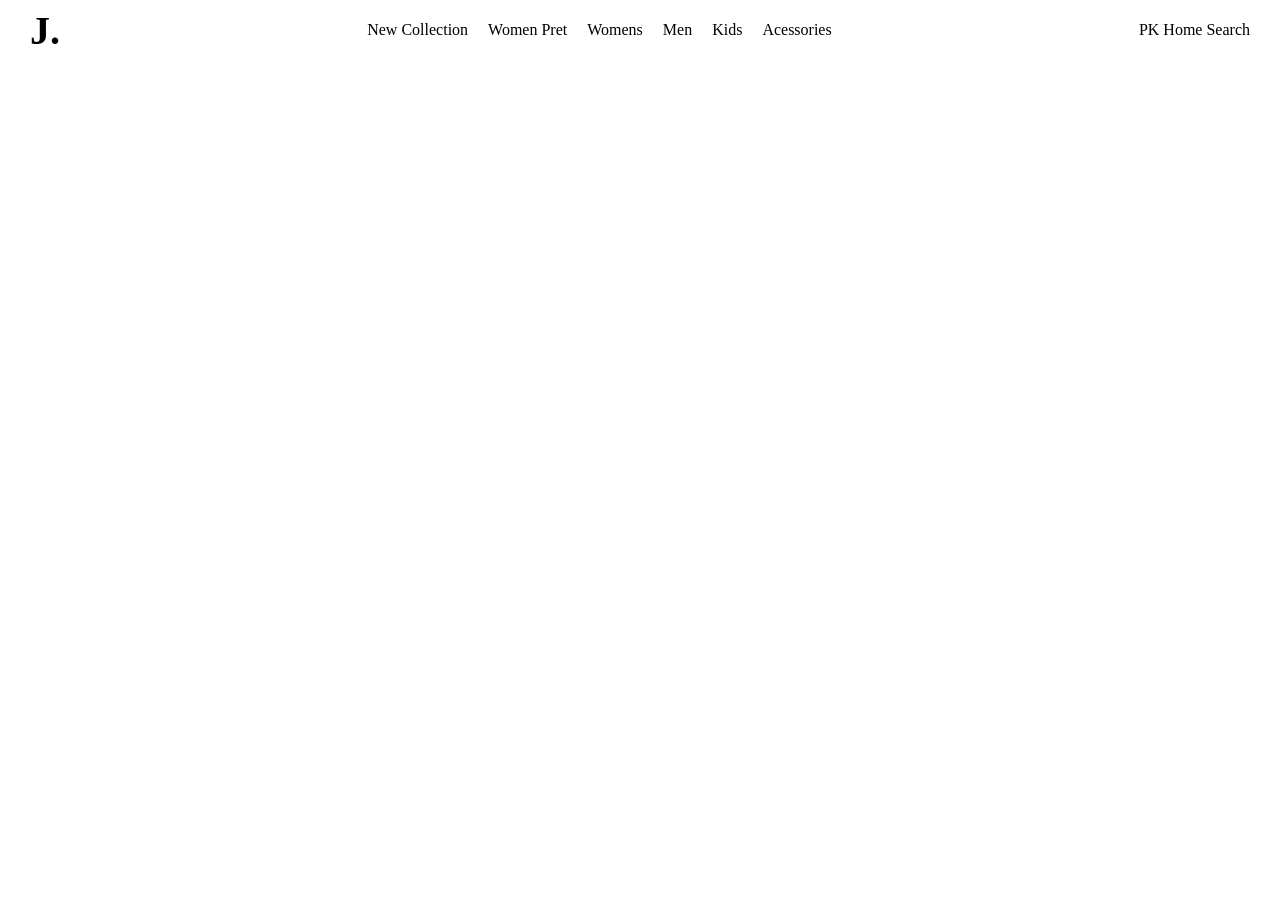
==== index.html @ f9744110 "Initial Admin Panel" ====
<!DOCTYPE html>
<html lang="en">
<head>
    <meta charset="UTF-8">
    <meta name="viewport" content="width=device-width, initial-scale=1.0">
    <title>Website</title>
    <link rel="stylesheet" href="style.css">

</head>
<body>

<nav>
     <div class="logo">J.</div>  

   <ul>
       <li>New Collection </li>
       <li>Women Pret </li>
       <li>Womens</li>
       <li>Men</li>
       <li>Kids</li>
       <li>Acessories</li>
   </ul>

   <div class="icons">
    PK Home Search
   </div>

</nav>
</body>
</html>
---- style.css ----
* {
    margin:0;
    padding:0;
    box-sizing:border-box;
}

body{
    font-family: 'Times New Roman', Times, serif;
    color:black;
}


.logo {
    font-size:40px;
    font-weight:bold;
}

nav {
    height: 60px;
    display:flex;
    align-items:center;
    padding:0 30px;
    border-bottom: 1px;
    justify-content: space-between;

}

ul {
    display: flex;
    gap: 20px;
    list-style: none;

}
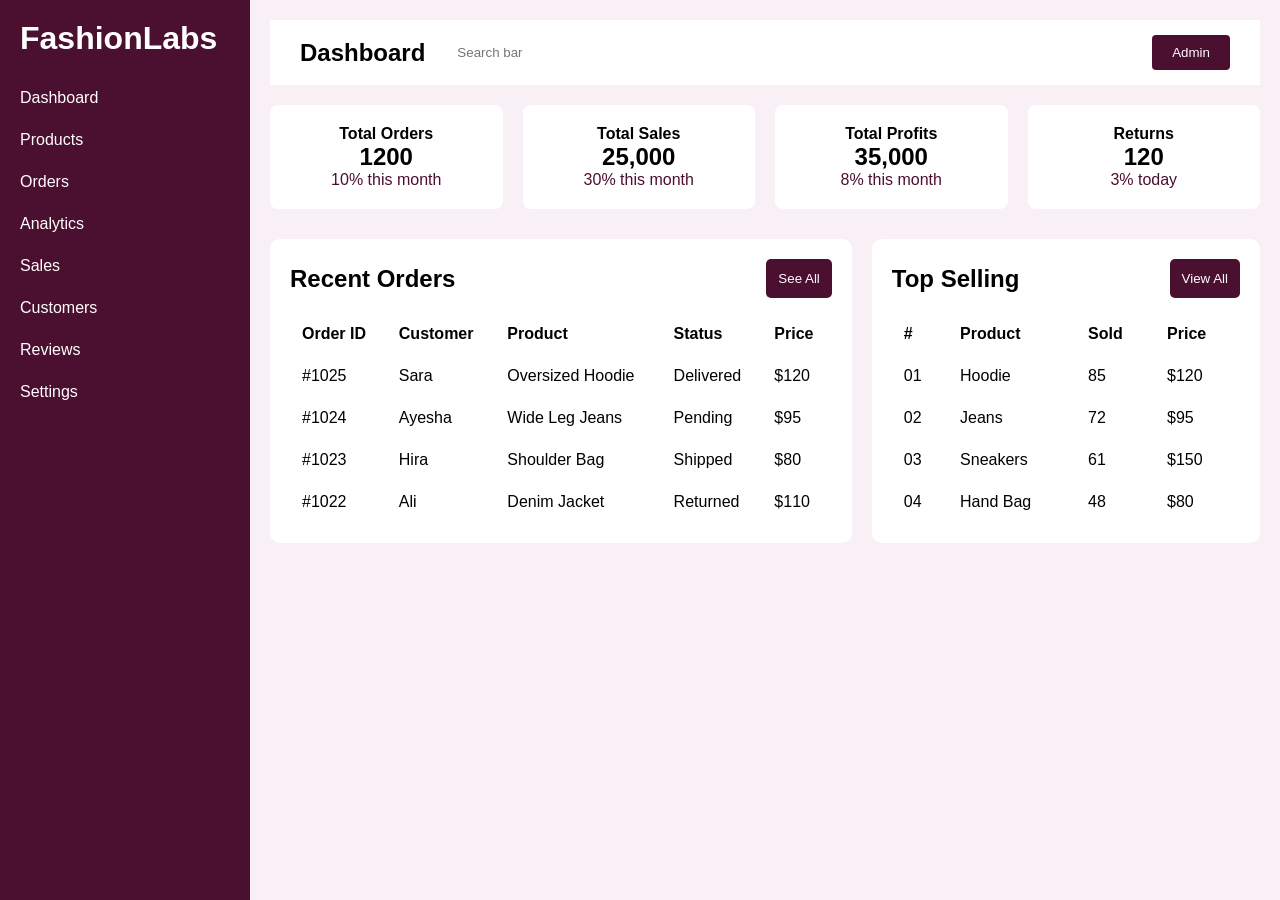
==== commit 4113a79c: "Update admin panel" ====
--- a/index.html
+++ b/index.html
@@ -3,28 +3,172 @@
 <head>
     <meta charset="UTF-8">
     <meta name="viewport" content="width=device-width, initial-scale=1.0">
-    <title>Website</title>
-    <link rel="stylesheet" href="style.css">
-
+    <title>Document</title>
+    <link rel="stylesheet" href="admin.css">
 </head>
 <body>
+    <div class="sidebar">
+        <h1>FashionLabs</h1>
 
-<nav>
-     <div class="logo">J.</div>  
+        <ul>
+            <li>Dashboard</li>
+            <li>Products</li>
+            <li>Orders</li>
+            <li>Analytics</li>
+            <li>Sales</li>
+            <li>Customers</li>
+            <li>Reviews</li>
+            <li>Settings</li>
+        </ul>
+    </div>
 
-   <ul>
-       <li>New Collection </li>
-       <li>Women Pret </li>
-       <li>Womens</li>
-       <li>Men</li>
-       <li>Kids</li>
-       <li>Acessories</li>
-   </ul>
+    <div class="main">
 
-   <div class="icons">
-    PK Home Search
-   </div>
 
-</nav>
+        <div class="navbar">
+            <h2>Dashboard</h2>
+
+            <input type="text" placeholder="Search bar  ">
+
+            <button>Admin</button>
+
+        </div>
+
+<div class="cards">
+
+    <div class="card">
+        <h4>Total Orders</h4>
+        <h2>1200</h2>
+        <p>10% this month</p>
+    </div>
+
+    <div class="card">
+        <h4>Total Sales</h4>
+        <h2>25,000</h2>
+        <p>30% this month</p>
+    </div>
+
+    <div class="card">
+        <h4>Total Profits</h4>
+        <h2>35,000</h2>
+        <p>8% this month</p>
+    </div>
+
+    <div class="card">
+        <h4>Returns</h4>
+        <h2>120</h2>
+        <p>3% today</p>
+    </div>
+
+</div> 
+
+<div class="content">
+
+
+    <div class="orders">
+
+        <div class="section-title">
+            <h2>Recent Orders</h2>
+            <button>See All</button>
+        </div>
+
+        <table>
+
+            <tr>
+                <th>Order ID</th>
+                <th>Customer</th>
+                <th>Product</th>
+                <th>Status</th>
+                <th>Price</th>
+            </tr>
+
+            <tr>
+                <td>#1025</td>
+                <td>Sara</td>
+                <td>Oversized Hoodie</td>
+                <td>Delivered</td>
+                <td>$120</td>
+            </tr>
+
+            <tr>
+                <td>#1024</td>
+                <td>Ayesha</td>
+                <td>Wide Leg Jeans</td>
+                <td>Pending</td>
+                <td>$95</td>
+            </tr>
+
+            <tr>
+                <td>#1023</td>
+                <td>Hira</td>
+                <td>Shoulder Bag</td>
+                <td>Shipped</td>
+                <td>$80</td>
+            </tr>
+
+            <tr>
+                <td>#1022</td>
+                <td>Ali</td>
+                <td>Denim Jacket</td>
+                <td>Returned</td>
+                <td>$110</td>
+            </tr>
+
+        </table>
+
+    </div>
+
+
+
+    <div class="products">
+
+        <div class="section-title">
+            <h2>Top Selling</h2>
+            <button>View All</button>
+        </div>
+
+        <table>
+
+            <tr>
+                <th>#</th>
+                <th>Product</th>
+                <th>Sold</th>
+                <th>Price</th>
+            </tr>
+
+            <tr>
+                <td>01</td>
+                <td>Hoodie</td>
+                <td>85</td>
+                <td>$120</td>
+            </tr>
+
+            <tr>
+                <td>02</td>
+                <td>Jeans</td>
+                <td>72</td>
+                <td>$95</td>
+            </tr>
+
+            <tr>
+                <td>03</td>
+                <td>Sneakers</td>
+                <td>61</td>
+                <td>$150</td>
+            </tr>
+
+            <tr>
+                <td>04</td>
+                <td>Hand Bag</td>
+                <td>48</td>
+                <td>$80</td>
+            </tr>
+
+        </table>
+
+    </div>
+
+</div>
+    
 </body>
 </html>
--- a/admin.css
+++ b/admin.css
@@ -0,0 +1,158 @@
+* {
+    margin: 0;
+    padding: 0;
+    box-sizing: border-box;
+}
+
+body {
+    display: flex;
+    font-family: Arial;
+    min-height: 100vh;
+}
+
+
+.sidebar {
+    width: 250px;
+    min-height: 100vh;
+    background-color: #4b0f30;
+    color: white;
+    padding: 20px;
+    flex-shrink: 0;  
+}
+
+.sidebar h1 {
+    margin-bottom: 20px;
+}
+
+.sidebar ul {
+    list-style: none;
+}
+
+.sidebar li {
+    padding: 12px 0;
+}
+
+
+.main {
+    flex: 1;
+    background-color: #f8f0f5;
+    padding:20px;
+}
+
+
+.navbar {
+    width: 100%;
+    background-color: white;
+    padding: 15px 30px;
+    display: flex;
+    align-items: center;
+    justify-content: space-between;
+    gap: 20px;
+}
+
+.navbar h2 {
+    white-space: nowrap;
+}
+
+.navbar input {
+    flex: 1;              
+    padding: 10px 12px;
+    border: 1px  #ccc;
+    border-radius: 4px;
+}
+
+.navbar button {
+    background-color: #4b0f30;
+    color: white;
+    border: none;
+    padding: 10px 20px;
+    cursor: pointer;
+    border-radius: 4px;
+    white-space: nowrap;
+}
+
+.cards {
+    display: flex;
+    gap: 20px;
+    margin-top: 20px;
+    width: 100%;
+}
+
+.card {
+    flex: 1;
+    background-color: white;
+    padding: 20px;
+    border-radius: 8px;
+    text-align: center;
+}
+
+.card p{
+
+    color:#4b0f30;
+}
+
+.content {
+    display: flex;
+    gap: 20px;
+    margin-top: 30px;
+    width: 100%;
+}
+
+
+.orders {
+    width: 60%;
+    background-color: white;
+    padding: 20px;
+    border-radius: 10px;
+}
+
+
+.products {
+    width: 40%;
+    background-color: white;
+    padding: 20px;
+    border-radius: 10px;
+}
+
+
+.section-title {
+    display: flex;
+    justify-content: space-between;
+    align-items: center;
+    margin-bottom: 15px;
+}
+
+
+.section-title button {
+    background-color: #4b0f30;
+    color: white;
+    border: none;
+    padding:  12px;
+    border-radius: 5px;
+}
+
+
+table {
+    width: 100%;
+    border-collapse: collapse;
+}
+
+
+th {
+    text-align: left;
+    background-color: white;
+    padding: 12px;
+}
+
+
+td {
+    padding: 12px;
+    border-bottom: 1px white;
+}
+
+
+tr:hover {
+    background-color: #a54279;
+}
+
+
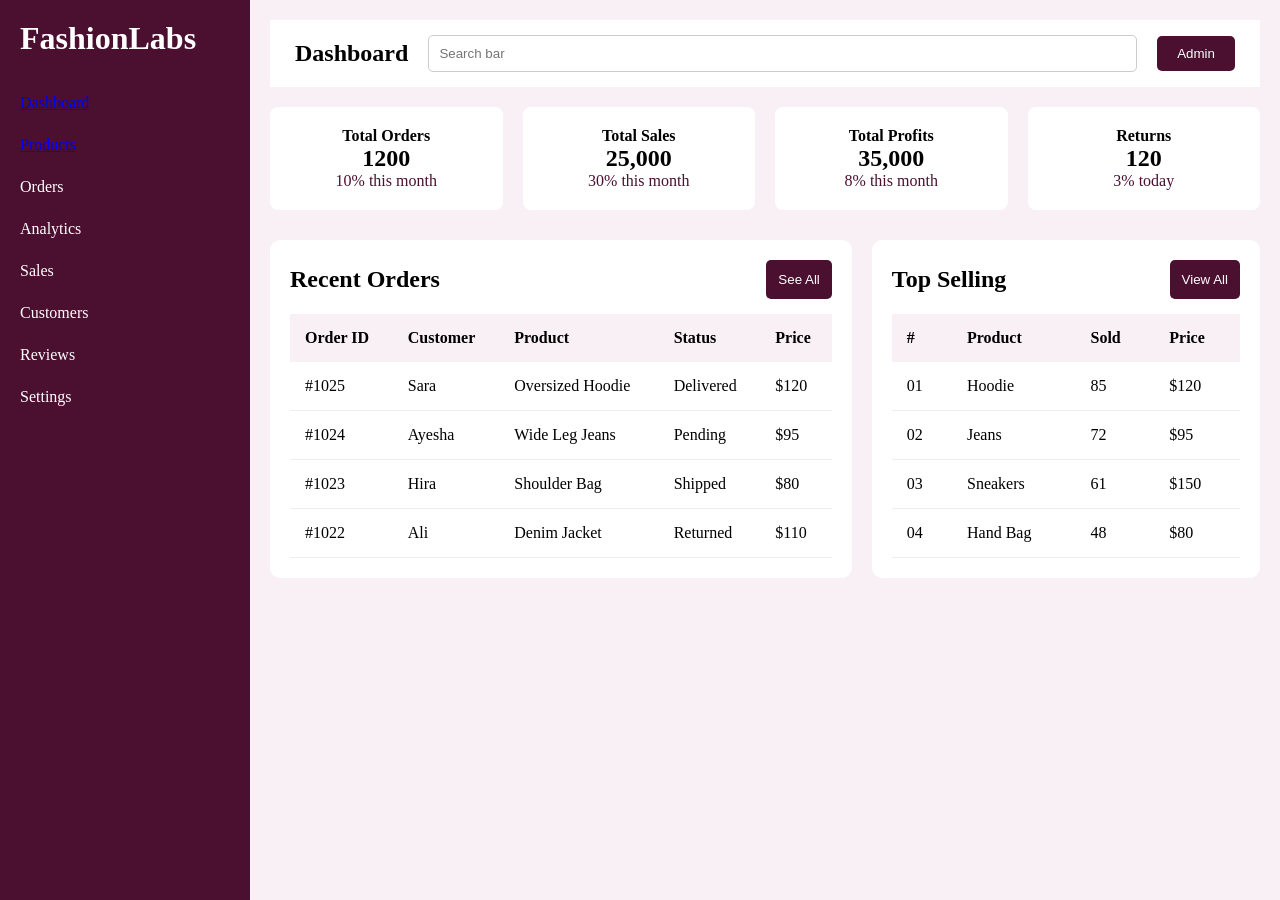
==== commit c1157d34: "Update admin panel" ====
--- a/index.html
+++ b/index.html
@@ -4,15 +4,19 @@
     <meta charset="UTF-8">
     <meta name="viewport" content="width=device-width, initial-scale=1.0">
     <title>Document</title>
-    <link rel="stylesheet" href="admin.css">
+    <link rel="stylesheet" href="style.css">
 </head>
 <body>
     <div class="sidebar">
         <h1>FashionLabs</h1>
 
         <ul>
-            <li>Dashboard</li>
-            <li>Products</li>
+            <li>
+                <a href="index.html">Dashboard</a>
+            </li>
+            <li>
+                 <a href="products.html">Products</a>
+            </li>
             <li>Orders</li>
             <li>Analytics</li>
             <li>Sales</li>
--- a/style.css
+++ b/style.css
@@ -0,0 +1,428 @@
+* {
+    margin: 0;
+    padding: 0;
+    box-sizing: border-box;
+}
+
+body {
+    display: flex;
+    font-family: Arial;
+    min-height: 100vh;
+}
+
+.sidebar {
+    width: 250px;
+    min-height: 100vh;
+    background-color: #4b0f30;
+    color: white;
+    padding: 20px;
+    flex-shrink: 0;  
+}
+
+.sidebar h1 {
+    margin-bottom: 20px;
+}
+
+.sidebar ul {
+    list-style: none;
+}
+
+.sidebar li {
+    padding: 12px 0;
+}
+
+.main {
+    flex: 1;
+    background-color: #f8f0f5;
+    padding:20px;
+}
+
+.navbar {
+    width: 100%;
+    background-color: white;
+    padding: 15px 30px;
+    display: flex;
+    align-items: center;
+    justify-content: space-between;
+    gap: 20px;
+}
+
+.navbar h2 {
+    white-space: nowrap;
+}
+
+.navbar input {
+    flex: 1;              
+    padding: 10px 12px;
+    border: 1px  #ccc;
+    border-radius: 4px;
+}
+
+.navbar button {
+    background-color: #4b0f30;
+    color: white;
+    border: none;
+    padding: 10px 20px;
+    cursor: pointer;
+    border-radius: 4px;
+    white-space: nowrap;
+}
+
+.cards {
+    display: flex;
+    gap: 20px;
+    margin-top: 20px;
+    width: 100%;
+}
+
+.card {
+    flex: 1;
+    background-color: white;
+    padding: 20px;
+    border-radius: 8px;
+    text-align: center;
+}
+
+.card p{
+    color:#4b0f30;
+}
+
+.content {
+    display: flex;
+    gap: 20px;
+    margin-top: 30px;
+    width: 100%;
+}
+
+.orders {
+    width: 60%;
+    background-color: white;
+    padding: 20px;
+    border-radius: 10px;
+}
+
+.products {
+    width: 40%;
+    background-color: white;
+    padding: 20px;
+    border-radius: 10px;
+}
+
+.section-title {
+    display: flex;
+    justify-content: space-between;
+    align-items: center;
+    margin-bottom: 15px;
+}
+
+.section-title button {
+    background-color: #4b0f30;
+    color: white;
+    border: none;
+    padding:  12px;
+    border-radius: 5px;
+}
+
+table {
+    width: 100%;
+    border-collapse: collapse;
+}
+
+th {
+    text-align: left;
+    background-color: white;
+    padding: 12px;
+}
+
+td {
+    padding: 12px;
+    border-bottom: 1px white;
+}
+
+tr:hover {
+    background-color: #a54279;
+}
+
+
+/* Product Page */
+
+* {
+    margin: 0;
+    padding: 0;
+    box-sizing: border-box;
+}
+
+body {
+    display: flex;
+    font-family: "Times New Roman", serif;
+    min-height: 100vh;
+    background-color: #f8f0f5;
+}
+
+/* Sidebar */
+
+.sidebar {
+
+    width: 250px;
+
+    min-height: 100vh;
+
+    background-color: #4b0f30;
+
+    color: white;
+
+    padding: 20px;
+
+}
+
+.sidebar h1 {
+
+    margin-bottom: 25px;
+
+}
+
+.sidebar ul {
+
+    list-style: none;
+
+}
+
+.sidebar li {
+
+    padding: 12px 0;
+
+}
+
+/* Main */
+
+.main {
+
+    flex: 1;
+
+    padding: 20px;
+
+}
+
+/* Navbar */
+
+.navbar {
+
+    background-color: white;
+
+    padding: 15px 25px;
+
+    display: flex;
+
+    align-items: center;
+
+    gap: 20px;
+
+}
+
+.navbar h2 {
+
+    white-space: nowrap;
+
+}
+
+.navbar input {
+
+    flex: 1;
+
+    padding: 10px;
+
+    border: 1px solid #ccc;
+
+    border-radius: 5px;
+
+}
+
+.navbar button {
+
+    background-color: #4b0f30;
+
+    color: white;
+
+    border: none;
+
+    padding: 10px 20px;
+
+    border-radius: 5px;
+
+}
+
+/* Product Heading */
+
+.product-heading {
+
+    display: flex;
+
+    justify-content: space-between;
+
+    align-items: center;
+
+    margin-top: 25px;
+
+}
+
+.add-btn {
+
+    background-color: #4b0f30;
+
+    color: white;
+
+    border: none;
+
+    padding: 10px 18px;
+
+    border-radius: 5px;
+
+}
+
+/* Filters */
+
+.filters {
+
+    background-color: white;
+
+    padding: 20px;
+
+    margin-top: 20px;
+
+    display: flex;
+
+    gap: 15px;
+
+}
+
+.filters input {
+
+    width: 300px;
+
+    padding: 10px;
+
+    border: 1px solid #ccc;
+
+}
+
+.filters select {
+
+    padding: 10px;
+
+    border: 1px solid #ccc;
+
+}
+
+/* Table */
+
+.product-table {
+
+    background-color: white;
+
+    margin-top: 20px;
+
+    padding: 20px;
+
+}
+
+table {
+
+    width: 100%;
+
+    border-collapse: collapse;
+
+}
+
+th {
+
+    text-align: left;
+
+    background-color: #f8f0f5;
+
+    padding: 15px;
+
+}
+
+td {
+
+    padding: 15px;
+
+    border-bottom: 1px solid #eee;
+
+}
+
+/* Buttons */
+
+.edit {
+
+    background-color: #eee;
+
+    border: none;
+
+    padding: 7px 12px;
+
+    border-radius: 4px;
+
+}
+
+.delete {
+
+    background-color: #4b0f30;
+
+    color: white;
+
+    border: none;
+
+    padding: 7px 12px;
+
+    border-radius: 4px;
+
+}
+
+.form-box {
+    background-color: white;
+    padding: 25px;
+    margin-top: 25px;
+    border-radius: 10px;
+}
+
+.form-box h2 {
+    margin-bottom: 25px;
+}
+
+.form-box label {
+    display: block;
+    margin-top: 15px;
+    margin-bottom: 7px;
+}
+
+.form-box input,
+.form-box select,
+.form-box textarea {
+    width: 100%;
+    padding: 10px;
+    border: 1px solid #ccc;
+    border-radius: 5px;
+}
+
+.form-box textarea {
+    height: 100px;
+}
+
+.row {
+    display: flex;
+    gap: 20px;
+}
+
+.row div {
+    width: 50%;
+}
+
+.add-product {
+    margin-top: 20px;
+    padding: 12px 25px;
+    background-color: #4b0f30;
+    color: white;
+    border: none;
+    border-radius: 5px;
+}
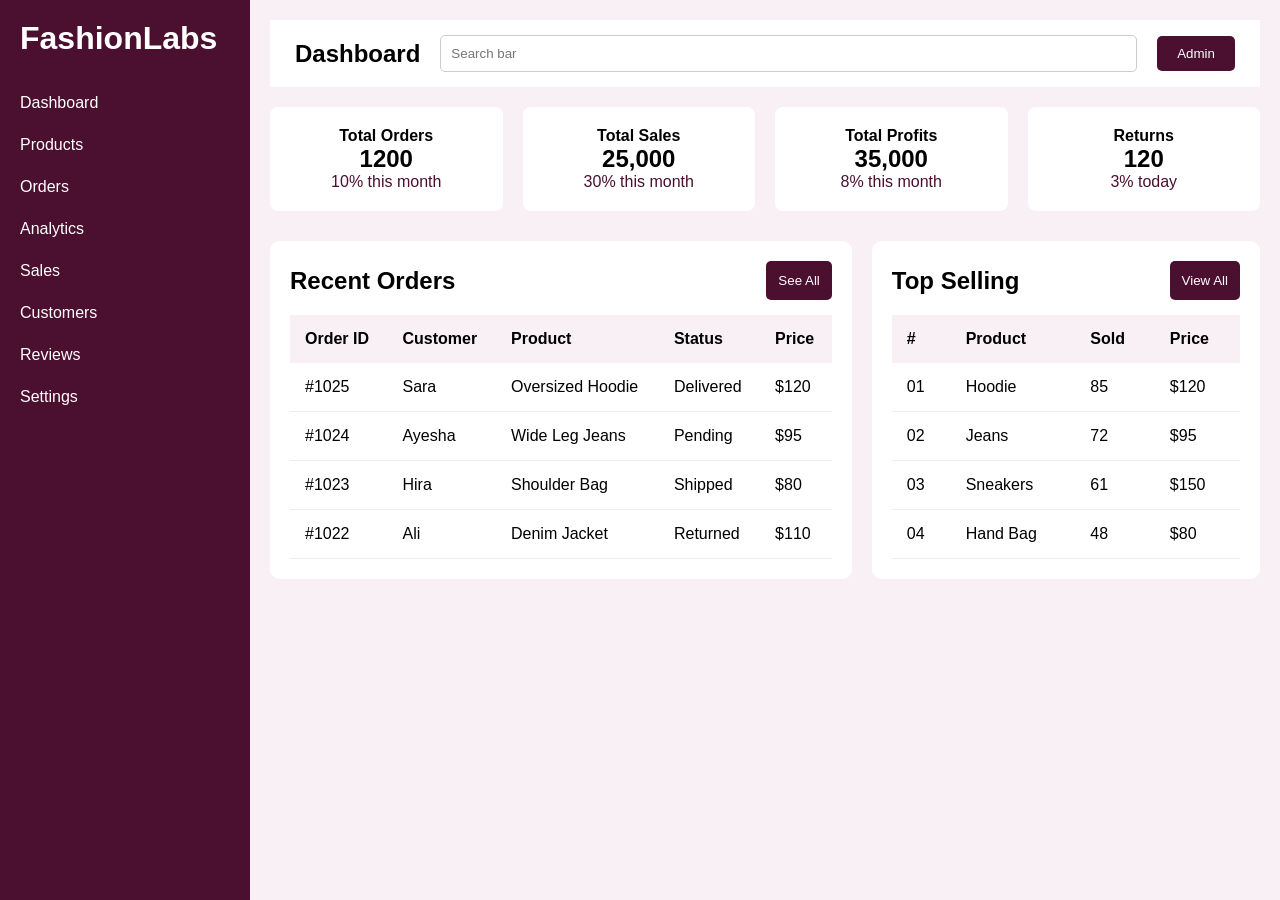
==== commit 991d381f: "admin panel" ====
--- a/index.html
+++ b/index.html
@@ -17,7 +17,9 @@
             <li>
                  <a href="products.html">Products</a>
             </li>
-            <li>Orders</li>
+            <li>
+                <a href="orders.html">Orders</a>
+            </li>
             <li>Analytics</li>
             <li>Sales</li>
             <li>Customers</li>
--- a/style.css
+++ b/style.css
@@ -29,6 +29,16 @@
 
 .sidebar li {
     padding: 12px 0;
+}
+
+.sidebar a {
+    color: white;
+    text-decoration: none;
+}
+
+.sidebar a:hover {
+    color: #c77dff;
+    text-decoration: none;
 }
 
 .main {
@@ -123,6 +133,7 @@
     border-radius: 5px;
 }
 
+
 table {
     width: 100%;
     border-collapse: collapse;
@@ -140,11 +151,9 @@
 }
 
 tr:hover {
-    background-color: #a54279;
-}
-
-
-/* Product Page */
+    background-color: #e8c7df;
+}
+
 
 * {
     margin: 0;
@@ -154,12 +163,11 @@
 
 body {
     display: flex;
-    font-family: "Times New Roman", serif;
+    font-family: Arial;
     min-height: 100vh;
     background-color: #f8f0f5;
 }
 
-/* Sidebar */
 
 .sidebar {
 
@@ -181,6 +189,10 @@
 
 }
 
+.fa-shirt {
+    color: #4b0f30;
+}
+
 .sidebar ul {
 
     list-style: none;
@@ -193,7 +205,6 @@
 
 }
 
-/* Main */
 
 .main {
 
@@ -203,7 +214,6 @@
 
 }
 
-/* Navbar */
 
 .navbar {
 
@@ -251,7 +261,6 @@
 
 }
 
-/* Product Heading */
 
 .product-heading {
 
@@ -279,7 +288,6 @@
 
 }
 
-/* Filters */
 
 .filters {
 
@@ -313,7 +321,6 @@
 
 }
 
-/* Table */
 
 .product-table {
 
@@ -323,6 +330,8 @@
 
     padding: 20px;
 
+     overflow-x: auto;
+
 }
 
 table {
@@ -350,8 +359,6 @@
     border-bottom: 1px solid #eee;
 
 }
-
-/* Buttons */
 
 .edit {
 
@@ -425,4 +432,436 @@
     color: white;
     border: none;
     border-radius: 5px;
+}
+
+
+
+.orders-heading {
+    display: flex;
+    justify-content: space-between;
+    align-items: center;
+    margin-top: 25px;
+}
+
+.orders-heading p {
+    color: #777;
+    margin-top: 5px;
+}
+
+.export-btn {
+    background-color: #4b0f30;
+    color: white;
+    border: none;
+    padding: 11px 18px;
+    border-radius: 5px;
+    cursor: pointer;
+}
+
+
+
+.order-cards {
+    display: flex;
+    gap: 20px;
+    margin-top: 25px;
+}
+
+.order-card {
+    flex: 1;
+    background-color: white;
+    padding: 20px;
+    border-radius: 10px;
+    display: flex;
+    align-items: center;
+    gap: 15px;
+}
+
+.order-icon {
+    font-size: 28px;
+}
+
+
+
+.order-card p {
+    color: #000;
+    font-weight: 600;
+    margin-bottom: 5px;
+}
+
+.order-card h2 {
+    color: #000;
+    font-weight: 700;
+    font-size: 24px;
+}
+
+.order-card span {
+    color: #4b0f30;
+    font-weight: 600;
+    font-size: 12px;
+}
+
+.order-filter {
+    background-color: white;
+    padding: 20px;
+    margin-top: 25px;
+    display: flex;
+    gap: 15px;
+}
+
+.order-filter input {
+    flex: 1;
+    padding: 11px;
+    border: 1px solid #ddd;
+    border-radius: 5px;
+}
+
+.order-filter select {
+    padding: 11px;
+    border: 1px solid #ddd;
+    border-radius: 5px;
+}
+
+
+/* TABLE */
+
+.orders-table {
+    background-color: white;
+    margin-top: 20px;
+    padding: 20px;
+    overflow-x: auto;
+}
+
+.orders-table table {
+    width: 100%;
+    border-collapse: collapse;
+}
+
+.orders-table th {
+    background-color: #f8f0f5;
+    padding: 14px;
+    text-align: left;
+}
+
+.orders-table td {
+    padding: 14px;
+    border-bottom: 1px solid #eee;
+}
+
+
+/* STATUS */
+
+.paid {
+    background-color: #e7f7ed;
+    color: green;
+    padding: 5px 9px;
+    border-radius: 15px;
+    font-size: 12px;
+}
+
+.pending-payment {
+    background-color: #fff3cd;
+    color: #856404;
+    padding: 5px 9px;
+    border-radius: 15px;
+    font-size: 12px;
+}
+
+.delivered {
+    background-color: #e7f7ed;
+    color: green;
+    padding: 5px 9px;
+    border-radius: 15px;
+    font-size: 12px;
+}
+
+.pending {
+    background-color: #fff3cd;
+    color: #856404;
+    padding: 5px 9px;
+    border-radius: 15px;
+    font-size: 12px;
+}
+
+.shipped {
+    background-color: #e8e8ff;
+    color: #4b0f30;
+    padding: 5px 9px;
+    border-radius: 15px;
+    font-size: 12px;
+}
+
+.cancelled {
+    background-color: #ffe5e5;
+    color: #b00020;
+    padding: 5px 9px;
+    border-radius: 15px;
+    font-size: 12px;
+}
+
+
+/* VIEW BUTTON */
+
+.view-btn {
+    background-color: #4b0f30;
+    color: white;
+    border: none;
+    padding: 7px 12px;
+    border-radius: 5px;
+    cursor: pointer;
+}
+
+
+/* MOBILE */
+
+@media (max-width: 900px) {
+
+    .order-cards {
+        flex-wrap: wrap;
+    }
+
+    .order-card {
+        flex: 1 1 calc(50% - 10px);
+    }
+
+}
+
+
+@media (max-width: 600px) {
+
+    .orders-heading {
+        flex-direction: column;
+        align-items: flex-start;
+        gap: 15px;
+    }
+
+    .export-btn {
+        width: 100%;
+    }
+
+    .order-cards {
+        flex-direction: column;
+    }
+
+    .order-card {
+        width: 100%;
+    }
+
+    .order-filter {
+        flex-direction: column;
+    }
+
+    .order-filter input,
+    .order-filter select {
+        width: 100%;
+    }
+
+    .orders-table {
+        padding: 10px;
+    }
+
+}
+```
+
+
+
+/* =========================
+   RESPONSIVE
+========================= */
+
+@media (max-width: 900px) {
+
+    body {
+        flex-direction: column;
+    }
+
+    .sidebar {
+        width: 100%;
+        min-height: auto;
+        height: auto;
+    }
+
+    .sidebar h1 {
+        margin-bottom: 15px;
+    }
+
+    .sidebar li {
+        display: inline-block;
+        padding: 8px;
+    }
+
+    .main {
+        width: 100%;
+        margin-left: 0;
+        padding: 15px;
+    }
+
+    .cards {
+        flex-wrap: wrap;
+    }
+
+    .card {
+        flex: 1 1 calc(50% - 10px);
+    }
+
+    .content {
+        flex-direction: column;
+    }
+
+    .orders,
+    .products {
+        width: 100%;
+    }
+
+}
+
+
+/* MOBILE */
+
+@media (max-width: 600px) {
+
+    body {
+        flex-direction: column;
+    }
+
+
+    /* SIDEBAR */
+
+    .sidebar {
+        width: 100%;
+        min-height: auto;
+        padding: 15px;
+    }
+
+    .sidebar h1 {
+        text-align: center;
+        margin-bottom: 15px;
+    }
+
+    .sidebar li {
+        display: block;
+        padding: 8px 0;
+    }
+
+
+    /* MAIN */
+
+    .main {
+        width: 100%;
+        padding: 10px;
+        margin: 0;
+    }
+
+
+    /* NAVBAR */
+
+    .navbar {
+        flex-direction: column;
+        align-items: stretch;
+        gap: 10px;
+    }
+
+    .navbar h2 {
+        font-size: 22px;
+    }
+
+    .navbar input {
+        width: 100%;
+    }
+
+    .navbar button {
+        width: 100%;
+    }
+
+
+    /* DASHBOARD CARDS */
+
+    .cards {
+        flex-direction: column;
+        gap: 15px;
+    }
+
+    .card {
+        width: 100%;
+        flex: none;
+    }
+
+
+    /* RECENT ORDERS + TOP PRODUCTS */
+
+    .content {
+        flex-direction: column;
+        gap: 15px;
+    }
+   
+    .orders,
+.products,
+.product-table {
+    width: 100%;
+    overflow-x: hidden;
+}
+
+.orders table,
+.products table,
+.product-table table {
+    width: 100%;
+    min-width: 0;
+    font-size: 11px;
+}
+
+.orders th,
+.orders td,
+.products th,
+.products td,
+.product-table th,
+.product-table td {
+    padding: 7px 4px;
+}
+
+    /* TABLE */
+
+    table {
+        min-width: 0;
+    }
+
+
+    /* PRODUCT PAGE */
+
+    .product-heading {
+        flex-direction: column;
+        align-items: stretch;
+        gap: 15px;
+    }
+
+    .add-btn {
+        width: 100%;
+    }
+
+
+    .filters {
+        flex-direction: column;
+        padding: 15px;
+    }
+
+    .filters input,
+    .filters select {
+        width: 100%;
+    }
+
+
+    .product-table {
+        overflow-x: auto;
+        padding: 10px;
+    }
+
+
+    /* ADD PRODUCT FORM */
+
+    .row {
+        flex-direction: column;
+        gap: 0;
+    }
+
+    .row div {
+        width: 100%;
+    }
+
 }
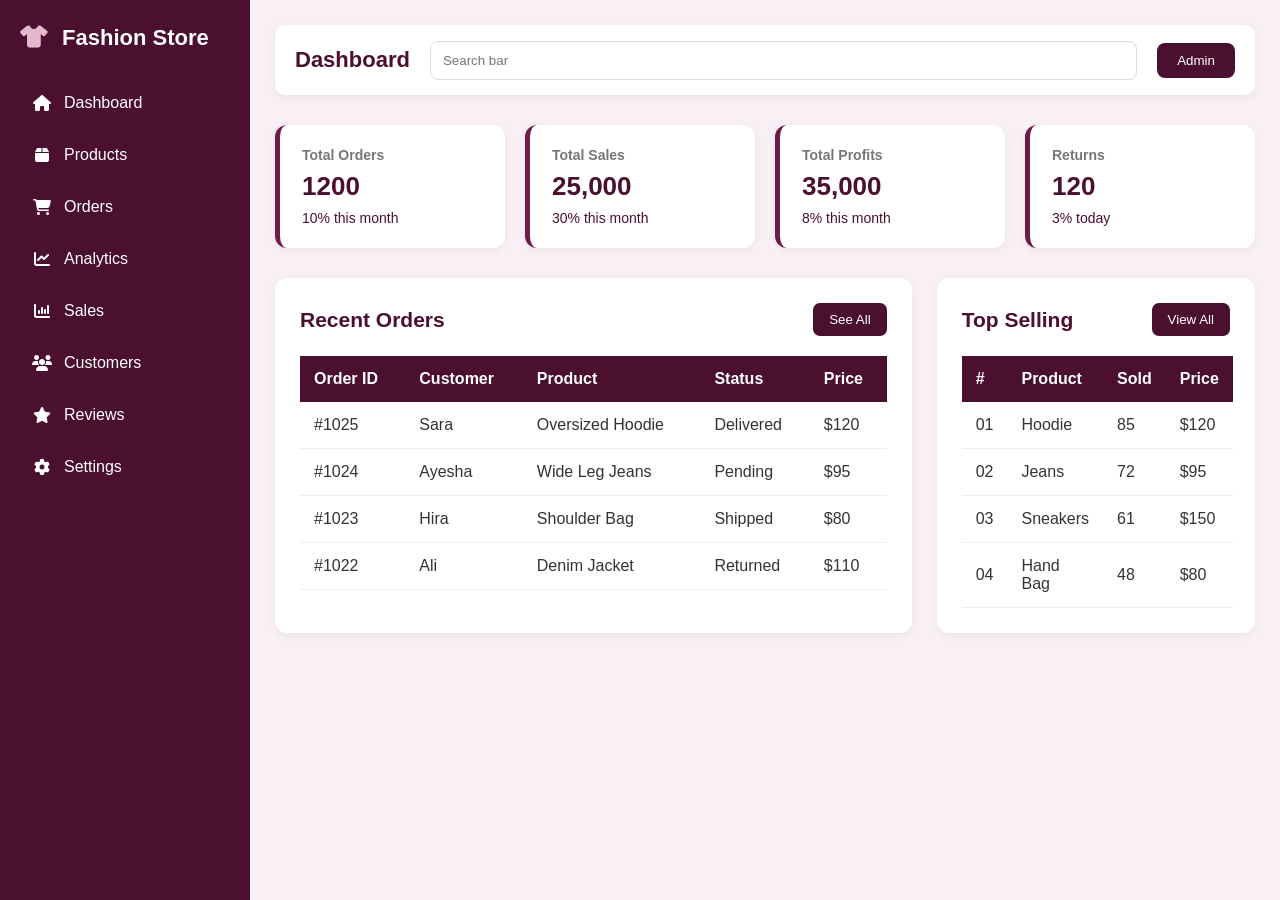
==== commit 8191cf87: "Update admin panel CSS" ====
--- a/index.html
+++ b/index.html
@@ -5,28 +5,88 @@
     <meta name="viewport" content="width=device-width, initial-scale=1.0">
     <title>Document</title>
     <link rel="stylesheet" href="style.css">
+
+    <link rel="stylesheet"
+        href="https://cdnjs.cloudflare.com/ajax/libs/font-awesome/6.5.0/css/all.min.css">
 </head>
-<body>
+<body>  
+    <input type="checkbox" id="menu-toggle">
+
+    <label for="menu-toggle" class="hamburger">
+      <i class="fa-solid fa-bars"></i>
+    </label>
+  
+
     <div class="sidebar">
-        <h1>FashionLabs</h1>
+
+        <h1>
+            <i class="fa-solid fa-shirt"></i>
+            Fashion Store
+        </h1>
 
         <ul>
-            <li>
-                <a href="index.html">Dashboard</a>
-            </li>
-            <li>
-                 <a href="products.html">Products</a>
-            </li>
-            <li>
-                <a href="orders.html">Orders</a>
-            </li>
-            <li>Analytics</li>
-            <li>Sales</li>
-            <li>Customers</li>
-            <li>Reviews</li>
-            <li>Settings</li>
+
+            <li>
+                <a href="admin.html">
+                    <i class="fa-solid fa-house"></i>
+                    Dashboard
+                </a>
+            </li>
+
+            <li>
+                <a href="products.html">
+                    <i class="fa-solid fa-box"></i>
+                    Products
+                </a>
+            </li>
+
+            <li>
+                <a href="orders.html">
+                    <i class="fa-solid fa-cart-shopping"></i>
+                    Orders
+                </a>
+            </li>
+
+            <li>
+                <a href="analytics.html">
+                    <i class="fa-solid fa-chart-line"></i>
+                    Analytics
+                </a>
+            </li>
+
+            <li>
+                <a href="sales.html">
+                    <i class="fa-solid fa-chart-column"></i>
+                    Sales
+                </a>
+            </li>
+
+            <li>
+                <a href="customers.html">
+                    <i class="fa-solid fa-users"></i>
+                    Customers
+                </a>
+            </li>
+
+            <li>
+                <a href="reviews.html">
+                    <i class="fa-solid fa-star"></i>
+                    Reviews
+                </a>
+            </li>
+
+            <li>
+                <a href="settings.html">
+                    <i class="fa-solid fa-gear"></i>
+                    Settings
+                </a>
+            </li>
+
         </ul>
-    </div>
+
+    </div>
+
+
 
     <div class="main">
 
--- a/style.css
+++ b/style.css
@@ -5,22 +5,45 @@
 }
 
 body {
+    font-family: Arial, sans-serif;
     display: flex;
-    font-family: Arial;
     min-height: 100vh;
-}
+    background-color: #f8f0f5;
+    color: #333;
+}
+
+button,
+input,
+select,
+textarea {
+    font-family: Arial, sans-serif;
+}
+
+
+/* =====================================================
+   SIDEBAR
+===================================================== */
 
 .sidebar {
     width: 250px;
+    min-width: 250px;
     min-height: 100vh;
     background-color: #4b0f30;
     color: white;
-    padding: 20px;
-    flex-shrink: 0;  
+    padding: 25px 20px;
+    flex-shrink: 0;
 }
 
 .sidebar h1 {
-    margin-bottom: 20px;
+    font-size: 22px;
+    margin-bottom: 30px;
+    color: white;
+    white-space: nowrap;
+}
+
+.sidebar h1 i {
+    margin-right: 8px;
+    color: #e6b8cc;
 }
 
 .sidebar ul {
@@ -28,840 +51,1581 @@
 }
 
 .sidebar li {
-    padding: 12px 0;
+    margin-bottom: 8px;
 }
 
 .sidebar a {
+    display: flex;
+    align-items: center;
+    gap: 12px;
+    padding: 13px 12px;
     color: white;
     text-decoration: none;
-}
-
-.sidebar a:hover {
-    color: #c77dff;
-    text-decoration: none;
-}
-
-.main {
+    border-radius: 8px;
+    transition: 0.3s;
+}
+
+.sidebar a i {
+    width: 20px;
+    text-align: center;
+}
+
+/* Sidebar Hover + Active */
+
+.sidebar a:hover,
+.sidebar a.active {
+    background-color: #6d1b49;
+    color: white;
+}
+
+
+/* =====================================================
+   MAIN PAGE
+===================================================== */
+
+.main,
+.page {
     flex: 1;
-    background-color: #f8f0f5;
-    padding:20px;
-}
+    min-width: 0;
+    padding: 25px;
+}
+
+
+/* =====================================================
+   NAVBAR
+===================================================== */
 
 .navbar {
     width: 100%;
-    background-color: white;
-    padding: 15px 30px;
+    min-height: 70px;
+    background-color: white;
+
     display: flex;
     align-items: center;
-    justify-content: space-between;
     gap: 20px;
-}
-
-.navbar h2 {
+
+    padding: 15px 20px;
+    margin-bottom: 30px;
+
+    border-radius: 10px;
+    box-shadow: 0 2px 8px rgba(0, 0, 0, 0.06);
+}
+
+.navbar h2,
+.navbar-left h2 {
+    font-size: 22px;
+    color: #4b0f30;
     white-space: nowrap;
 }
 
 .navbar input {
-    flex: 1;              
-    padding: 10px 12px;
-    border: 1px  #ccc;
-    border-radius: 4px;
+    flex: 1;
+    min-width: 0;
+
+    padding: 11px 12px;
+
+    border: 1px solid #ddd;
+    border-radius: 8px;
+    outline: none;
+}
+
+.navbar input:focus {
+    border-color: #6d1b49;
 }
 
 .navbar button {
     background-color: #4b0f30;
     color: white;
+
     border: none;
     padding: 10px 20px;
+
+    border-radius: 8px;
     cursor: pointer;
-    border-radius: 4px;
-    white-space: nowrap;
-}
-
-.cards {
+
+    transition: 0.3s;
+}
+
+.navbar button:hover {
+    background-color: #6d1b49;
+}
+
+
+/* Navbar Left / Right */
+
+.navbar-left {
     display: flex;
+    align-items: center;
+    gap: 15px;
+}
+
+.navbar-right {
+    display: flex;
+    align-items: center;
     gap: 20px;
-    margin-top: 20px;
-    width: 100%;
-}
-
-.card {
-    flex: 1;
-    background-color: white;
-    padding: 20px;
-    border-radius: 8px;
-    text-align: center;
-}
-
-.card p{
-    color:#4b0f30;
-}
+}
+
+.navbar-right > i {
+    font-size: 18px;
+    color: #4b0f30;
+}
+
+.admin-info {
+    display: flex;
+    align-items: center;
+    gap: 8px;
+}
+
+.admin-info i {
+    color: #4b0f30;
+}
+
+.menu-icon {
+    font-size: 20px;
+    color: #4b0f30;
+    cursor: pointer;
+}
+
+
+/* =====================================================
+   PAGE HEADINGS
+===================================================== */
+
+.page-header {
+    margin-bottom: 25px;
+}
+
+.page-header h1,
+.page > h1 {
+    color: #4b0f30;
+    font-size: 30px;
+    margin-bottom: 8px;
+}
+
+.subtitle {
+    color: #777;
+    font-size: 15px;
+    margin-bottom: 25px;
+}
+
+
+/* =====================================================
+   DASHBOARD CARDS
+===================================================== */
+
+.cards,
+.stats {
+    display: grid;
+    grid-template-columns: repeat(4, 1fr);
+    gap: 20px;
+    margin-bottom: 30px;
+}
+
+.card,
+.box {
+    background-color: white;
+    padding: 22px;
+
+    border-radius: 12px;
+    border-left: 5px solid #6d1b49;
+
+    box-shadow: 0 2px 8px rgba(0, 0, 0, 0.06);
+
+    transition: 0.3s;
+}
+
+.card:hover,
+.box:hover {
+    transform: translateY(-4px);
+}
+
+.card h4,
+.box h3 {
+    font-size: 14px;
+    color: #777;
+    margin-bottom: 8px;
+}
+
+.card h2,
+.box h2 {
+    font-size: 26px;
+    color: #4b0f30;
+}
+
+.card p,
+.box p {
+    color: #4b0f30;
+    font-size: 14px;
+    margin-top: 8px;
+}
+
+
+/* =====================================================
+   STAT CARD ICON
+===================================================== */
+
+.box-icon {
+    width: 50px;
+    height: 50px;
+
+    background-color: #f3e5ed;
+    color: #4b0f30;
+
+    border-radius: 10px;
+
+    display: flex;
+    align-items: center;
+    justify-content: center;
+
+    font-size: 20px;
+    margin-bottom: 12px;
+}
+
+
+/* =====================================================
+   DASHBOARD CONTENT
+   RECENT ORDERS + TOP SELLING
+===================================================== */
 
 .content {
-    display: flex;
-    gap: 20px;
-    margin-top: 30px;
-    width: 100%;
-}
-
-.orders {
-    width: 60%;
-    background-color: white;
-    padding: 20px;
-    border-radius: 10px;
-}
-
+    display: grid;
+    grid-template-columns: 2fr 1fr;
+    gap: 25px;
+}
+
+
+/* Recent Orders + Top Selling */
+
+.orders,
 .products {
-    width: 40%;
-    background-color: white;
-    padding: 20px;
-    border-radius: 10px;
-}
+    background-color: white;
+    padding: 25px;
+
+    border-radius: 12px;
+
+    box-shadow: 0 2px 8px rgba(0, 0, 0, 0.06);
+
+    min-width: 0;
+    overflow-x: auto;
+}
+
+
+/* Section Heading */
 
 .section-title {
     display: flex;
     justify-content: space-between;
     align-items: center;
-    margin-bottom: 15px;
-}
+
+    gap: 15px;
+    margin-bottom: 20px;
+}
+
+.section-title h2 {
+    color: #4b0f30;
+    font-size: 21px;
+}
+
+
+/* See All / View All */
 
 .section-title button {
     background-color: #4b0f30;
     color: white;
+
     border: none;
-    padding:  12px;
-    border-radius: 5px;
-}
-
+
+    padding: 9px 16px;
+
+    border-radius: 7px;
+
+    cursor: pointer;
+    white-space: nowrap;
+
+    transition: 0.3s;
+}
+
+.section-title button:hover {
+    background-color: #6d1b49;
+}
+
+
+/* =====================================================
+   GENERAL SECTION
+===================================================== */
+
+.section {
+    background-color: white;
+
+    padding: 25px;
+
+    border-radius: 12px;
+
+    box-shadow: 0 2px 8px rgba(0, 0, 0, 0.06);
+
+    margin-bottom: 25px;
+
+    min-width: 0;
+}
+
+
+/* =====================================================
+   ALL TABLES
+===================================================== */
 
 table {
     width: 100%;
     border-collapse: collapse;
+    background-color: white;
 }
 
 th {
-    text-align: left;
-    background-color: white;
-    padding: 12px;
-}
-
-td {
-    padding: 12px;
-    border-bottom: 1px white;
-}
-
-tr:hover {
-    background-color: #e8c7df;
-}
-
-
-* {
-    margin: 0;
-    padding: 0;
-    box-sizing: border-box;
-}
-
-body {
-    display: flex;
-    font-family: Arial;
-    min-height: 100vh;
-    background-color: #f8f0f5;
-}
-
-
-.sidebar {
-
-    width: 250px;
-
-    min-height: 100vh;
-
-    background-color: #4b0f30;
-
-    color: white;
-
-    padding: 20px;
-
-}
-
-.sidebar h1 {
-
-    margin-bottom: 25px;
-
-}
-
-.fa-shirt {
-    color: #4b0f30;
-}
-
-.sidebar ul {
-
-    list-style: none;
-
-}
-
-.sidebar li {
-
-    padding: 12px 0;
-
-}
-
-
-.main {
-
-    flex: 1;
-
-    padding: 20px;
-
-}
-
-
-.navbar {
-
-    background-color: white;
-
-    padding: 15px 25px;
-
-    display: flex;
-
-    align-items: center;
-
-    gap: 20px;
-
-}
-
-.navbar h2 {
-
-    white-space: nowrap;
-
-}
-
-.navbar input {
-
-    flex: 1;
-
-    padding: 10px;
-
-    border: 1px solid #ccc;
-
-    border-radius: 5px;
-
-}
-
-.navbar button {
-
-    background-color: #4b0f30;
-
-    color: white;
-
-    border: none;
-
-    padding: 10px 20px;
-
-    border-radius: 5px;
-
-}
-
-
-.product-heading {
-
-    display: flex;
-
-    justify-content: space-between;
-
-    align-items: center;
-
-    margin-top: 25px;
-
-}
-
-.add-btn {
-
-    background-color: #4b0f30;
-
-    color: white;
-
-    border: none;
-
-    padding: 10px 18px;
-
-    border-radius: 5px;
-
-}
-
-
-.filters {
-
-    background-color: white;
-
-    padding: 20px;
-
-    margin-top: 20px;
-
-    display: flex;
-
-    gap: 15px;
-
-}
-
-.filters input {
-
-    width: 300px;
-
-    padding: 10px;
-
-    border: 1px solid #ccc;
-
-}
-
-.filters select {
-
-    padding: 10px;
-
-    border: 1px solid #ccc;
-
-}
-
-
-.product-table {
-
-    background-color: white;
-
-    margin-top: 20px;
-
-    padding: 20px;
-
-     overflow-x: auto;
-
-}
-
-table {
-
-    width: 100%;
-
-    border-collapse: collapse;
-
-}
-
-th {
-
-    text-align: left;
-
-    background-color: #f8f0f5;
-
-    padding: 15px;
-
-}
-
-td {
-
-    padding: 15px;
-
-    border-bottom: 1px solid #eee;
-
-}
-
-.edit {
-
-    background-color: #eee;
-
-    border: none;
-
-    padding: 7px 12px;
-
-    border-radius: 4px;
-
-}
-
-.delete {
-
-    background-color: #4b0f30;
-
-    color: white;
-
-    border: none;
-
-    padding: 7px 12px;
-
-    border-radius: 4px;
-
-}
-
-.form-box {
-    background-color: white;
-    padding: 25px;
-    margin-top: 25px;
-    border-radius: 10px;
-}
-
-.form-box h2 {
-    margin-bottom: 25px;
-}
-
-.form-box label {
-    display: block;
-    margin-top: 15px;
-    margin-bottom: 7px;
-}
-
-.form-box input,
-.form-box select,
-.form-box textarea {
-    width: 100%;
-    padding: 10px;
-    border: 1px solid #ccc;
-    border-radius: 5px;
-}
-
-.form-box textarea {
-    height: 100px;
-}
-
-.row {
-    display: flex;
-    gap: 20px;
-}
-
-.row div {
-    width: 50%;
-}
-
-.add-product {
-    margin-top: 20px;
-    padding: 12px 25px;
     background-color: #4b0f30;
     color: white;
-    border: none;
-    border-radius: 5px;
-}
-
-
-
-.orders-heading {
+
+    padding: 14px;
+
+    text-align: left;
+    white-space: nowrap;
+}
+
+td {
+    background-color: white;
+
+    padding: 14px;
+
+    border-bottom: 1px solid #eee;
+}
+
+tr:hover td {
+    background-color: #f3e5ed;
+}
+
+
+/* =====================================================
+   PRODUCT PAGE
+===================================================== */
+
+.product-heading {
     display: flex;
     justify-content: space-between;
     align-items: center;
-    margin-top: 25px;
+
+    gap: 20px;
+
+    margin: 30px 0 20px;
+}
+
+.product-heading h2 {
+    color: #4b0f30;
+}
+
+
+/* Add Product */
+
+.add-btn {
+    background-color: #6d1b49;
+    color: white;
+
+    border: none;
+
+    padding: 12px 22px;
+
+    border-radius: 8px;
+
+    font-weight: bold;
+
+    cursor: pointer;
+
+    transition: 0.3s;
+}
+
+.add-btn:hover {
+    background-color: #4b0f30;
+}
+
+
+/* =====================================================
+   FILTERS
+===================================================== */
+
+.filters {
+    background-color: white;
+
+    padding: 20px;
+
+    border-radius: 12px;
+
+    display: flex;
+
+    gap: 20px;
+
+    margin-bottom: 25px;
+
+    box-shadow: 0 2px 8px rgba(0, 0, 0, 0.06);
+}
+
+.filters input,
+.filters select {
+    padding: 12px;
+
+    border: 1px solid #ddd;
+
+    border-radius: 8px;
+
+    outline: none;
+}
+
+.filters input {
+    flex: 1;
+}
+
+.filters input:focus,
+.filters select:focus {
+    border-color: #6d1b49;
+}
+
+
+/* =====================================================
+   PRODUCT TABLE
+===================================================== */
+
+.product-table {
+    background-color: white;
+
+    padding: 20px;
+
+    border-radius: 12px;
+
+    box-shadow: 0 2px 8px rgba(0, 0, 0, 0.06);
+
+    overflow-x: auto;
+}
+
+.product-table table {
+    width: 100%;
+    min-width: 650px;
+    background-color: white;
+}
+
+.product-table th {
+    background-color: #4b0f30;
+    color: white;
+}
+
+.product-table td {
+    background-color: white;
+}
+
+.product-table tr:hover td {
+    background-color: #f3e5ed;
+}
+
+
+/* =====================================================
+   ACTION BUTTONS
+===================================================== */
+
+.edit,
+.delete,
+.view-btn {
+    border: none;
+
+    padding: 8px 15px;
+
+    border-radius: 6px;
+
+    cursor: pointer;
+
+    margin-right: 5px;
+
+    transition: 0.3s;
+}
+
+
+/* Edit */
+
+.edit {
+    background-color: #6d1b49;
+    color: white;
+}
+
+.edit:hover {
+    background-color: #4b0f30;
+}
+
+
+/* Delete */
+
+.delete {
+    background-color: #8b0000;
+    color: white;
+}
+
+.delete:hover {
+    background-color: #650000;
+}
+
+
+/* View */
+
+.view-btn {
+    background-color: #4b0f30;
+    color: white;
+}
+
+.view-btn:hover {
+    background-color: #6d1b49;
+}
+
+
+/* =====================================================
+   ORDERS PAGE
+===================================================== */
+
+.orders-heading {
+    display: flex;
+
+    justify-content: space-between;
+    align-items: center;
+
+    gap: 20px;
+
+    margin: 30px 0 25px;
+}
+
+.orders-heading h2 {
+    color: #4b0f30;
+    margin-bottom: 5px;
 }
 
 .orders-heading p {
     color: #777;
-    margin-top: 5px;
-}
+}
+
+
+/* Export */
 
 .export-btn {
     background-color: #4b0f30;
     color: white;
+
     border: none;
-    padding: 11px 18px;
-    border-radius: 5px;
+
+    padding: 12px 22px;
+
+    border-radius: 8px;
+
     cursor: pointer;
-}
-
-
+
+    font-weight: 600;
+
+    transition: 0.3s;
+}
+
+.export-btn:hover {
+    background-color: #6d1b49;
+}
+
+
+/* =====================================================
+   ORDER CARDS
+===================================================== */
 
 .order-cards {
-    display: flex;
+    display: grid;
+
+    grid-template-columns: repeat(4, 1fr);
+
     gap: 20px;
-    margin-top: 25px;
+
+    margin: 25px 0;
 }
 
 .order-card {
-    flex: 1;
-    background-color: white;
+    background-color: white;
+
+    border-radius: 12px;
+
     padding: 20px;
-    border-radius: 10px;
+
     display: flex;
     align-items: center;
-    gap: 15px;
-}
-
-.order-icon {
-    font-size: 28px;
-}
-
-
+
+    gap: 18px;
+
+    box-shadow: 0 2px 8px rgba(0, 0, 0, 0.06);
+
+    border-left: 5px solid #6d1b49;
+}
+
+.order-card h2 {
+    margin: 6px 0;
+    color: #4b0f30;
+}
 
 .order-card p {
-    color: #000;
-    font-weight: 600;
-    margin-bottom: 5px;
-}
-
-.order-card h2 {
-    color: #000;
-    font-weight: 700;
-    font-size: 24px;
+    color: #666;
 }
 
 .order-card span {
     color: #4b0f30;
-    font-weight: 600;
-    font-size: 12px;
-}
+    font-size: 14px;
+}
+
+.order-icon {
+    width: 60px;
+    height: 60px;
+
+    min-width: 60px;
+
+    background-color: #f3e5ed;
+
+    border-radius: 50%;
+
+    display: flex;
+    align-items: center;
+    justify-content: center;
+
+    color: #4b0f30;
+}
+
+
+/* =====================================================
+   ORDER FILTER
+===================================================== */
 
 .order-filter {
-    background-color: white;
-    padding: 20px;
-    margin-top: 25px;
     display: flex;
+
     gap: 15px;
+
+    margin-bottom: 25px;
 }
 
 .order-filter input {
     flex: 1;
-    padding: 11px;
+}
+
+.order-filter input,
+.order-filter select {
+    padding: 12px;
+
     border: 1px solid #ddd;
-    border-radius: 5px;
-}
-
-.order-filter select {
-    padding: 11px;
-    border: 1px solid #ddd;
-    border-radius: 5px;
-}
-
-
-/* TABLE */
+
+    border-radius: 8px;
+
+    outline: none;
+}
+
+.order-filter input:focus,
+.order-filter select:focus {
+    border-color: #6d1b49;
+}
+
+
+/* =====================================================
+   ORDERS TABLE
+===================================================== */
 
 .orders-table {
-    background-color: white;
-    margin-top: 20px;
-    padding: 20px;
+    width: 100%;
+
     overflow-x: auto;
+
+    background-color: white;
+
+    border-radius: 12px;
+
+    box-shadow: 0 2px 8px rgba(0, 0, 0, 0.06);
 }
 
 .orders-table table {
     width: 100%;
-    border-collapse: collapse;
+
+    min-width: 950px;
+
+    background-color: white;
 }
 
 .orders-table th {
+    background-color: #4b0f30;
+}
+
+.orders-table td {
+    background-color: white;
+}
+
+.orders-table tr:hover td {
+    background-color: #f3e5ed;
+}
+
+
+/* =====================================================
+   STATUS BADGES
+===================================================== */
+
+.paid,
+.pending-payment,
+.pending,
+.delivered,
+.shipped,
+.cancelled {
+    display: inline-block;
+
+    padding: 6px 12px;
+
+    border-radius: 20px;
+
+    font-size: 13px;
+
+    font-weight: 600;
+
+    white-space: nowrap;
+}
+
+.paid,
+.delivered {
+    background-color: #d4f8d4;
+    color: #1f7a1f;
+}
+
+.pending-payment,
+.pending {
+    background-color: #fff2c7;
+    color: #a56a00;
+}
+
+.shipped {
+    background-color: #d8ecff;
+    color: #005cb8;
+}
+
+.cancelled {
+    background-color: #ffd9d9;
+    color: #b40000;
+}
+
+
+/* =====================================================
+   ANALYTICS / SALES
+===================================================== */
+
+.chart-box {
+    width: 100%;
+
+    height: 300px;
+
     background-color: #f8f0f5;
-    padding: 14px;
-    text-align: left;
-}
-
-.orders-table td {
-    padding: 14px;
-    border-bottom: 1px solid #eee;
-}
-
-
-/* STATUS */
-
-.paid {
-    background-color: #e7f7ed;
-    color: green;
-    padding: 5px 9px;
-    border-radius: 15px;
-    font-size: 12px;
-}
-
-.pending-payment {
-    background-color: #fff3cd;
-    color: #856404;
-    padding: 5px 9px;
-    border-radius: 15px;
-    font-size: 12px;
-}
-
-.delivered {
-    background-color: #e7f7ed;
-    color: green;
-    padding: 5px 9px;
-    border-radius: 15px;
-    font-size: 12px;
-}
-
-.pending {
-    background-color: #fff3cd;
-    color: #856404;
-    padding: 5px 9px;
-    border-radius: 15px;
-    font-size: 12px;
-}
-
-.shipped {
-    background-color: #e8e8ff;
-    color: #4b0f30;
-    padding: 5px 9px;
-    border-radius: 15px;
-    font-size: 12px;
-}
-
-.cancelled {
-    background-color: #ffe5e5;
-    color: #b00020;
-    padding: 5px 9px;
-    border-radius: 15px;
-    font-size: 12px;
-}
-
-
-/* VIEW BUTTON */
-
-.view-btn {
+
+    border: 2px dashed #6d1b49;
+
+    border-radius: 12px;
+
+    display: flex;
+
+    justify-content: center;
+
+    align-items: center;
+
+    color: #777;
+
+    font-size: 18px;
+}
+
+
+/* =====================================================
+   SALES TABLE
+===================================================== */
+
+/* Sales section/table white */
+
+.sales-table,
+.sales-section,
+.sales .section {
+    background-color: white;
+}
+
+.sales-table {
+    width: 100%;
+
+    background-color: white;
+
+    padding: 20px;
+
+    border-radius: 12px;
+
+    overflow-x: auto;
+
+    box-shadow: 0 2px 8px rgba(0, 0, 0, 0.06);
+}
+
+.sales-table table {
+    width: 100%;
+    min-width: 650px;
+
+    background-color: white;
+}
+
+.sales-table th {
     background-color: #4b0f30;
     color: white;
+}
+
+.sales-table td {
+    background-color: white;
+}
+
+.sales-table tr:hover td {
+    background-color: #f3e5ed;
+}
+
+
+/* =====================================================
+   CUSTOMERS TABLE
+===================================================== */
+
+.customers-table {
+    width: 100%;
+
+    background-color: white;
+
+    padding: 20px;
+
+    border-radius: 12px;
+
+    overflow-x: auto;
+
+    box-shadow: 0 2px 8px rgba(0, 0, 0, 0.06);
+}
+
+.customers-table table {
+    width: 100%;
+    min-width: 700px;
+
+    background-color: white;
+}
+
+.customers-table th {
+    background-color: #4b0f30;
+    color: white;
+}
+
+.customers-table td {
+    background-color: white;
+}
+
+.customers-table tr:hover td {
+    background-color: #f3e5ed;
+}
+
+
+/* =====================================================
+   REVIEWS
+===================================================== */
+
+.review {
+    border: 1px solid #eee;
+
+    border-radius: 10px;
+
+    padding: 20px;
+
+    margin-bottom: 15px;
+
+    background-color: white;
+}
+
+.review:last-child {
+    margin-bottom: 0;
+}
+
+.review-top {
+    display: flex;
+
+    align-items: flex-start;
+
+    justify-content: space-between;
+
+    gap: 20px;
+
+    margin-bottom: 12px;
+}
+
+.review h3 {
+    color: #333;
+
+    font-size: 17px;
+
+    margin-bottom: 5px;
+}
+
+.review small {
+    color: #888;
+
+    font-size: 13px;
+}
+
+.stars {
+    color: #c27a00;
+
+    font-size: 17px;
+
+    white-space: nowrap;
+}
+
+.review-text {
+    color: #666;
+
+    line-height: 1.6;
+
+    font-size: 14px;
+}
+
+
+/* =====================================================
+   SETTINGS
+===================================================== */
+
+.settings-box {
+    background-color: white;
+
+    width: 100%;
+
+    max-width: 750px;
+
+    padding: 25px;
+
+    margin-bottom: 25px;
+
+    border-radius: 10px;
+
+    box-shadow: 0 2px 10px rgba(0, 0, 0, 0.08);
+}
+
+.settings-box h2 {
+    color: #4b0f30;
+
+    font-size: 21px;
+
+    margin-bottom: 20px;
+}
+
+.settings-box label {
+    display: inline-block;
+
+    margin-bottom: 7px;
+
+    font-size: 14px;
+
+    font-weight: bold;
+
+    color: #444;
+}
+
+.settings-box input,
+.settings-box textarea {
+    width: 100%;
+
+    padding: 12px;
+
+    border: 1px solid #ddd;
+
+    border-radius: 6px;
+
+    font-size: 14px;
+
+    outline: none;
+
+    font-family: Arial, sans-serif;
+}
+
+.settings-box input:focus,
+.settings-box textarea:focus {
+    border-color: #6d1b49;
+}
+
+.settings-box textarea {
+    height: 100px;
+
+    resize: vertical;
+}
+
+.settings-box button {
+    background-color: #6d1b49;
+
+    color: white;
+
     border: none;
-    padding: 7px 12px;
-    border-radius: 5px;
+
+    padding: 12px 22px;
+
+    border-radius: 6px;
+
+    font-size: 14px;
+
     cursor: pointer;
-}
-
-
-/* MOBILE */
-
-@media (max-width: 900px) {
+
+    transition: 0.3s;
+}
+
+.settings-box button:hover {
+    background-color: #4b0f30;
+}
+
+
+/* =====================================================
+   TABLET RESPONSIVE
+===================================================== */
+
+@media (max-width: 1000px) {
+
+    .cards,
+    .stats {
+        grid-template-columns: repeat(2, 1fr);
+    }
 
     .order-cards {
+        grid-template-columns: repeat(2, 1fr);
+    }
+
+    .content {
+        grid-template-columns: 1fr;
+    }
+}
+
+
+/* =====================================================
+   MOBILE RESPONSIVE
+===================================================== */
+
+@media (max-width: 768px) {
+
+    body {
+        display: block;
+        width: 100%;
+        overflow-x: hidden;
+    }
+
+
+    /* SIDEBAR */
+
+    .sidebar {
+        width: 100%;
+        min-width: 100%;
+        min-height: auto;
+
+        padding: 15px 20px;
+    }
+
+    .sidebar h1 {
+        font-size: 20px;
+        margin-bottom: 15px;
+    }
+
+    .sidebar ul {
+        display: grid;
+        grid-template-columns: repeat(2, 1fr);
+        gap: 6px;
+    }
+
+    .sidebar li {
+        margin: 0;
+    }
+
+    .sidebar a {
+        padding: 10px;
+        font-size: 13px;
+        gap: 8px;
+    }
+
+
+    /* MAIN */
+
+    .main,
+    .page {
+        width: 100%;
+        min-width: 0;
+        padding: 15px;
+    }
+
+
+    /* NAVBAR */
+
+    .navbar {
+        width: 100%;
+
+        padding: 12px 15px;
+
+        margin-bottom: 20px;
+
         flex-wrap: wrap;
-    }
-
-    .order-card {
-        flex: 1 1 calc(50% - 10px);
-    }
-
-}
-
-
-@media (max-width: 600px) {
+
+        gap: 12px;
+    }
+
+    .navbar h2 {
+        font-size: 19px;
+    }
+
+    .navbar input {
+        width: 100%;
+        flex-basis: 100%;
+        order: 2;
+    }
+
+    .navbar button {
+        padding: 9px 15px;
+    }
+
+    .navbar-left {
+        width: 100%;
+    }
+
+    .navbar-right {
+        width: 100%;
+        justify-content: flex-end;
+        gap: 12px;
+    }
+
+    .admin-info span {
+        display: none;
+    }
+
+
+    /* HEADINGS */
+
+    .page-header h1,
+    .page > h1 {
+        font-size: 25px;
+    }
+
+    .subtitle {
+        font-size: 14px;
+        margin-bottom: 20px;
+    }
+
+
+    /* CARDS */
+
+    .cards,
+    .stats {
+        grid-template-columns: 1fr;
+        gap: 15px;
+    }
+
+    .card,
+    .box {
+        width: 100%;
+        padding: 18px;
+    }
+
+
+    /* DASHBOARD CONTENT */
+
+    .content {
+        grid-template-columns: 1fr;
+        gap: 18px;
+    }
+
+    .orders,
+    .products {
+        width: 100%;
+        padding: 18px;
+
+        overflow-x: auto;
+    }
+
+
+    /* RECENT ORDERS / TOP SELLING */
+
+    .orders table,
+    .products table {
+        min-width: 650px;
+    }
+
+
+    /* SECTION */
+
+    .section {
+        width: 100%;
+        padding: 18px;
+        overflow-x: auto;
+    }
+
+    .section table {
+        min-width: 650px;
+    }
+
+
+    /* PRODUCT PAGE */
+
+    .product-heading {
+        flex-direction: column;
+        align-items: flex-start;
+        gap: 15px;
+        margin: 20px 0;
+    }
+
+    .product-heading h2 {
+        font-size: 22px;
+    }
+
+    .add-btn {
+        width: 100%;
+    }
+
+
+    /* FILTERS */
+
+    .filters,
+    .order-filter {
+        width: 100%;
+        flex-direction: column;
+        gap: 12px;
+    }
+
+    .filters input,
+    .filters select,
+    .order-filter input,
+    .order-filter select {
+        width: 100%;
+    }
+
+
+    /* PRODUCT TABLE */
+
+    .product-table {
+        width: 100%;
+        padding: 15px;
+        overflow-x: auto;
+    }
+
+    .product-table table {
+        min-width: 650px;
+    }
+
+
+    /* ORDERS */
 
     .orders-heading {
         flex-direction: column;
         align-items: flex-start;
         gap: 15px;
+        margin: 20px 0;
+    }
+
+    .orders-heading h2 {
+        font-size: 22px;
     }
 
     .export-btn {
         width: 100%;
     }
 
+
+    /* ORDER CARDS */
+
     .order-cards {
+        grid-template-columns: 1fr;
+        gap: 15px;
+    }
+
+    .order-card {
+        width: 100%;
+        padding: 18px;
+    }
+
+
+    /* ORDERS TABLE */
+
+    .orders-table {
+        width: 100%;
+        overflow-x: auto;
+    }
+
+    .orders-table table {
+        min-width: 950px;
+    }
+
+
+    /* SALES TABLE */
+
+    .sales-table {
+        width: 100%;
+        overflow-x: auto;
+        padding: 15px;
+    }
+
+    .sales-table table {
+        min-width: 650px;
+    }
+
+
+    /* CUSTOMERS TABLE */
+
+    .customers-table {
+        width: 100%;
+        overflow-x: auto;
+        padding: 15px;
+    }
+
+    .customers-table table {
+        min-width: 700px;
+    }
+
+
+    /* REVIEWS */
+
+    .review {
+        width: 100%;
+        padding: 16px;
+    }
+
+    .review-top {
         flex-direction: column;
-    }
-
-    .order-card {
-        width: 100%;
-    }
-
-    .order-filter {
-        flex-direction: column;
-    }
-
-    .order-filter input,
-    .order-filter select {
-        width: 100%;
-    }
-
-    .orders-table {
+        gap: 8px;
+    }
+
+    .review h3 {
+        font-size: 16px;
+    }
+
+    .review-text {
+        font-size: 13px;
+    }
+
+
+    /* SETTINGS */
+
+    .settings-box {
+        width: 100%;
+        padding: 18px;
+    }
+
+    .settings-box input,
+    .settings-box textarea {
+        width: 100%;
+    }
+
+    .settings-box button {
+        width: 100%;
+    }
+
+
+    /* CHART */
+
+    .chart-box {
+        height: 250px;
+        font-size: 16px;
+    }
+
+
+    /* BUTTONS */
+
+    .edit,
+    .delete,
+    .view-btn {
+        padding: 7px 12px;
+        font-size: 12px;
+    }
+}
+
+
+/* =====================================================
+   SMALL MOBILE
+===================================================== */
+
+@media (max-width: 480px) {
+
+    .sidebar {
+        padding: 15px;
+    }
+
+    .sidebar h1 {
+        font-size: 18px;
+    }
+
+    .sidebar ul {
+        grid-template-columns: 1fr;
+    }
+
+    .sidebar a {
         padding: 10px;
     }
 
-}
-```
-
-
-
-/* =========================
-   RESPONSIVE
-========================= */
-
-@media (max-width: 900px) {
-
-    body {
-        flex-direction: column;
-    }
+
+    .main,
+    .page {
+        padding: 12px;
+    }
+
+
+    .navbar {
+        padding: 12px;
+    }
+
+    .navbar h2 {
+        font-size: 17px;
+    }
+
+
+    .page-header h1,
+    .page > h1 {
+        font-size: 23px;
+    }
+
+    .subtitle {
+        font-size: 13px;
+    }
+
+
+    .card,
+    .box {
+        padding: 15px;
+    }
+
+    .box-icon {
+        width: 43px;
+        height: 43px;
+        font-size: 17px;
+    }
+
+    .box h3,
+    .card h4 {
+        font-size: 13px;
+    }
+
+    .box h2,
+    .card h2 {
+        font-size: 21px;
+    }
+
+
+    .orders,
+    .products,
+    .section {
+        padding: 15px;
+    }
+
+
+    .section-title {
+        align-items: flex-start;
+    }
+
+    .section-title h2 {
+        font-size: 18px;
+    }
+
+    .section-title button {
+        padding: 8px 12px;
+        font-size: 12px;
+    }
+
+
+    .review {
+        padding: 14px;
+    }
+
+    .review h3 {
+        font-size: 15px;
+    }
+
+    .review-text {
+        font-size: 13px;
+    }
+
+
+    .settings-box {
+        padding: 15px;
+    }
+}
+
+/* =====================================================
+   HAMBURGER MENU
+===================================================== */
+
+#menu-toggle {
+    display: none;
+}
+
+.hamburger {
+    display: none;
+}
+
+
+/* =====================================================
+   MOBILE HAMBURGER
+===================================================== */
+
+@media (max-width: 768px) {
+
+    .hamburger {
+        display: flex;
+
+        position: fixed;
+        top: 15px;
+        left: 15px;
+
+        width: 45px;
+        height: 45px;
+
+        background-color: #4b0f30;
+        color: white;
+
+        align-items: center;
+        justify-content: center;
+
+        border-radius: 8px;
+
+        cursor: pointer;
+
+        z-index: 1001;
+
+        font-size: 20px;
+    }
+
+
+    /* Sidebar mobile par hide */
 
     .sidebar {
-        width: 100%;
-        min-height: auto;
-        height: auto;
-    }
-
-    .sidebar h1 {
-        margin-bottom: 15px;
-    }
-
-    .sidebar li {
-        display: inline-block;
-        padding: 8px;
-    }
-
-    .main {
-        width: 100%;
-        margin-left: 0;
-        padding: 15px;
-    }
-
-    .cards {
-        flex-wrap: wrap;
-    }
-
-    .card {
-        flex: 1 1 calc(50% - 10px);
-    }
-
-    .content {
-        flex-direction: column;
-    }
-
-    .orders,
-    .products {
-        width: 100%;
-    }
-
-}
-
-
-/* MOBILE */
-
-@media (max-width: 600px) {
-
-    body {
-        flex-direction: column;
-    }
-
-
-    /* SIDEBAR */
-
-    .sidebar {
-        width: 100%;
-        min-height: auto;
-        padding: 15px;
-    }
-
-    .sidebar h1 {
-        text-align: center;
-        margin-bottom: 15px;
-    }
-
-    .sidebar li {
-        display: block;
-        padding: 8px 0;
-    }
-
-
-    /* MAIN */
-
-    .main {
-        width: 100%;
-        padding: 10px;
-        margin: 0;
-    }
-
-
-    /* NAVBAR */
-
-    .navbar {
-        flex-direction: column;
-        align-items: stretch;
-        gap: 10px;
-    }
-
-    .navbar h2 {
-        font-size: 22px;
-    }
-
-    .navbar input {
-        width: 100%;
-    }
-
-    .navbar button {
-        width: 100%;
-    }
-
-
-    /* DASHBOARD CARDS */
-
-    .cards {
-        flex-direction: column;
-        gap: 15px;
-    }
-
-    .card {
-        width: 100%;
-        flex: none;
-    }
-
-
-    /* RECENT ORDERS + TOP PRODUCTS */
-
-    .content {
-        flex-direction: column;
-        gap: 15px;
-    }
-   
-    .orders,
-.products,
-.product-table {
-    width: 100%;
-    overflow-x: hidden;
-}
-
-.orders table,
-.products table,
-.product-table table {
-    width: 100%;
-    min-width: 0;
-    font-size: 11px;
-}
-
-.orders th,
-.orders td,
-.products th,
-.products td,
-.product-table th,
-.product-table td {
-    padding: 7px 4px;
-}
-
-    /* TABLE */
-
-    table {
-        min-width: 0;
-    }
-
-
-    /* PRODUCT PAGE */
-
-    .product-heading {
-        flex-direction: column;
-        align-items: stretch;
-        gap: 15px;
-    }
-
-    .add-btn {
-        width: 100%;
-    }
-
-
-    .filters {
-        flex-direction: column;
-        padding: 15px;
-    }
-
-    .filters input,
-    .filters select {
-        width: 100%;
-    }
-
-
-    .product-table {
-        overflow-x: auto;
-        padding: 10px;
-    }
-
-
-    /* ADD PRODUCT FORM */
-
-    .row {
-        flex-direction: column;
-        gap: 0;
-    }
-
-    .row div {
-        width: 100%;
+        position: fixed;
+
+        top: 0;
+        left: -260px;
+
+        width: 250px;
+        min-width: 250px;
+        height: 100vh;
+
+        z-index: 1000;
+
+        transition: 0.3s ease;
+
+        overflow-y: auto;
+    }
+
+
+    /* Hamburger click hone par sidebar show */
+
+    #menu-toggle:checked ~ .sidebar {
+        left: 0;
+    }
+
+
+    /* Main full width */
+
+    .main,
+    .page {
+        width: 100%;
+        padding: 75px 15px 25px;
+    }
+
+
+    /* Hamburger click ke baad icon */
+
+    #menu-toggle:checked + .hamburger {
+        left: 215px;
     }
 
 }
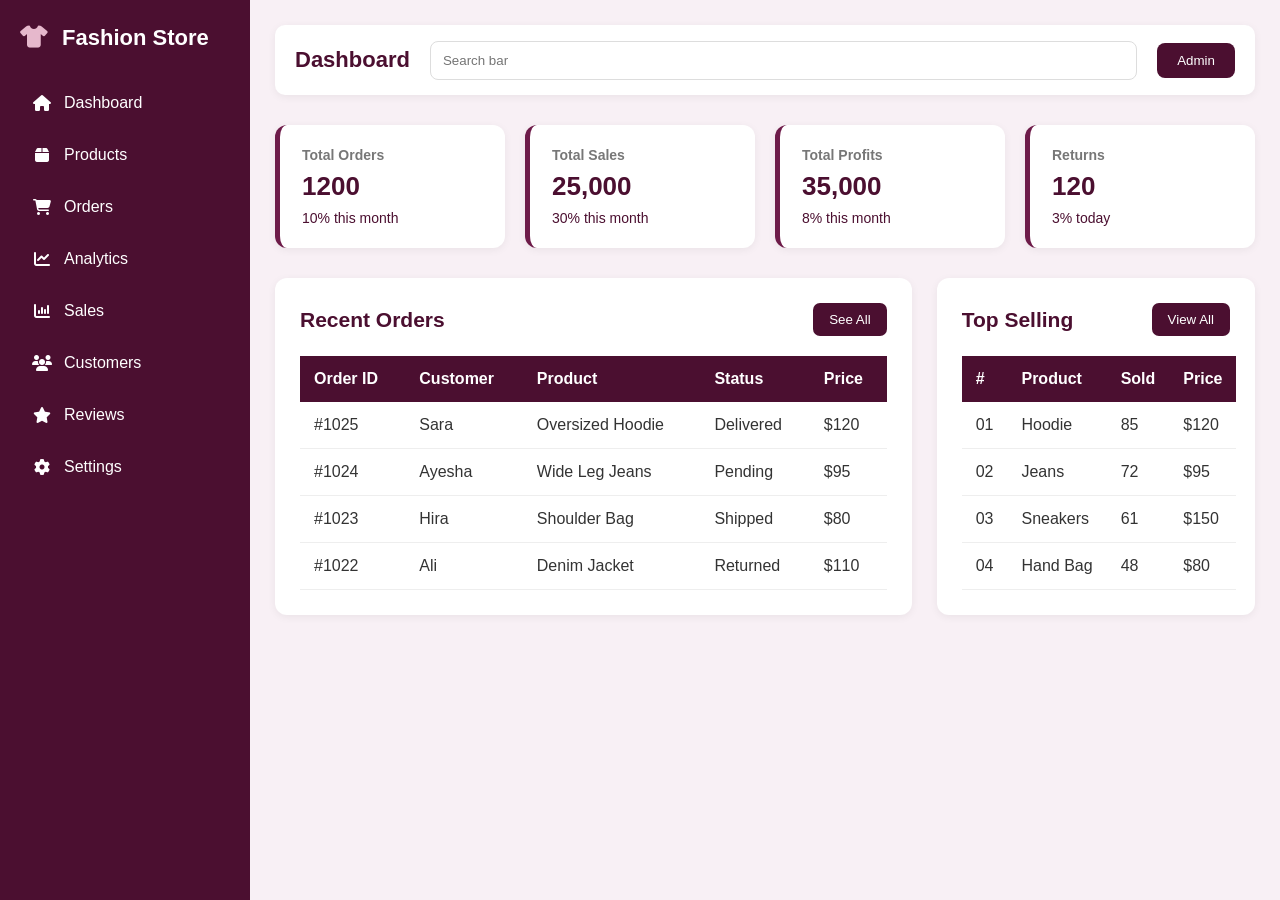
==== commit 868469c3: "Update admin panel CSS" ====
--- a/index.html
+++ b/index.html
@@ -27,7 +27,7 @@
         <ul>
 
             <li>
-                <a href="admin.html">
+                <a href="index.html">
                     <i class="fa-solid fa-house"></i>
                     Dashboard
                 </a>
--- a/style.css
+++ b/style.css
@@ -1,15 +1,25 @@
+/* =====================================================
+   GLOBAL RESET
+===================================================== */
+
 * {
     margin: 0;
     padding: 0;
     box-sizing: border-box;
 }
 
+html {
+    width: 100%;
+    overflow-x: hidden;
+}
+
 body {
     font-family: Arial, sans-serif;
     display: flex;
     min-height: 100vh;
     background-color: #f8f0f5;
     color: #333;
+    overflow-x: hidden;
 }
 
 button,
@@ -62,20 +72,17 @@
     color: white;
     text-decoration: none;
     border-radius: 8px;
-    transition: 0.3s;
-}
-
-.sidebar a i {
-    width: 20px;
-    text-align: center;
-}
-
-/* Sidebar Hover + Active */
+}
 
 .sidebar a:hover,
 .sidebar a.active {
     background-color: #6d1b49;
     color: white;
+}
+
+.sidebar a i {
+    width: 20px;
+    text-align: center;
 }
 
 
@@ -99,16 +106,20 @@
     width: 100%;
     min-height: 70px;
     background-color: white;
-
     display: flex;
     align-items: center;
     gap: 20px;
-
     padding: 15px 20px;
     margin-bottom: 30px;
-
     border-radius: 10px;
     box-shadow: 0 2px 8px rgba(0, 0, 0, 0.06);
+}
+
+.navbar-left {
+    display: flex;
+    align-items: center;
+    gap: 15px;
+    flex-shrink: 0;
 }
 
 .navbar h2,
@@ -121,9 +132,7 @@
 .navbar input {
     flex: 1;
     min-width: 0;
-
     padding: 11px 12px;
-
     border: 1px solid #ddd;
     border-radius: 8px;
     outline: none;
@@ -133,17 +142,39 @@
     border-color: #6d1b49;
 }
 
+.navbar-right {
+    display: flex;
+    align-items: center;
+    gap: 18px;
+    flex-shrink: 0;
+}
+
+.navbar-right > i {
+    font-size: 18px;
+    color: #4b0f30;
+    cursor: pointer;
+}
+
+.admin-info {
+    display: flex;
+    align-items: center;
+    gap: 8px;
+    color: #4b0f30;
+    font-weight: 600;
+    white-space: nowrap;
+}
+
+.admin-info i {
+    color: #4b0f30;
+}
+
 .navbar button {
     background-color: #4b0f30;
     color: white;
-
     border: none;
     padding: 10px 20px;
-
     border-radius: 8px;
     cursor: pointer;
-
-    transition: 0.3s;
 }
 
 .navbar button:hover {
@@ -151,39 +182,16 @@
 }
 
 
-/* Navbar Left / Right */
-
-.navbar-left {
-    display: flex;
-    align-items: center;
-    gap: 15px;
-}
-
-.navbar-right {
-    display: flex;
-    align-items: center;
-    gap: 20px;
-}
-
-.navbar-right > i {
-    font-size: 18px;
-    color: #4b0f30;
-}
-
-.admin-info {
-    display: flex;
-    align-items: center;
-    gap: 8px;
-}
-
-.admin-info i {
-    color: #4b0f30;
-}
-
-.menu-icon {
-    font-size: 20px;
-    color: #4b0f30;
-    cursor: pointer;
+/* =====================================================
+   HAMBURGER
+===================================================== */
+
+#menu-toggle {
+    display: none;
+}
+
+.hamburger {
+    display: none;
 }
 
 
@@ -225,13 +233,9 @@
 .box {
     background-color: white;
     padding: 22px;
-
     border-radius: 12px;
     border-left: 5px solid #6d1b49;
-
     box-shadow: 0 2px 8px rgba(0, 0, 0, 0.06);
-
-    transition: 0.3s;
 }
 
 .card:hover,
@@ -261,22 +265,18 @@
 
 
 /* =====================================================
-   STAT CARD ICON
+   CARD ICON
 ===================================================== */
 
 .box-icon {
     width: 50px;
     height: 50px;
-
     background-color: #f3e5ed;
     color: #4b0f30;
-
     border-radius: 10px;
-
     display: flex;
     align-items: center;
     justify-content: center;
-
     font-size: 20px;
     margin-bottom: 12px;
 }
@@ -284,7 +284,6 @@
 
 /* =====================================================
    DASHBOARD CONTENT
-   RECENT ORDERS + TOP SELLING
 ===================================================== */
 
 .content {
@@ -293,30 +292,19 @@
     gap: 25px;
 }
 
-
-/* Recent Orders + Top Selling */
-
 .orders,
 .products {
     background-color: white;
     padding: 25px;
-
     border-radius: 12px;
-
     box-shadow: 0 2px 8px rgba(0, 0, 0, 0.06);
-
     min-width: 0;
-    overflow-x: auto;
-}
-
-
-/* Section Heading */
+}
 
 .section-title {
     display: flex;
     justify-content: space-between;
     align-items: center;
-
     gap: 15px;
     margin-bottom: 20px;
 }
@@ -326,27 +314,13 @@
     font-size: 21px;
 }
 
-
-/* See All / View All */
-
 .section-title button {
     background-color: #4b0f30;
     color: white;
-
     border: none;
-
     padding: 9px 16px;
-
     border-radius: 7px;
-
     cursor: pointer;
-    white-space: nowrap;
-
-    transition: 0.3s;
-}
-
-.section-title button:hover {
-    background-color: #6d1b49;
 }
 
 
@@ -356,21 +330,16 @@
 
 .section {
     background-color: white;
-
     padding: 25px;
-
     border-radius: 12px;
-
     box-shadow: 0 2px 8px rgba(0, 0, 0, 0.06);
-
     margin-bottom: 25px;
-
     min-width: 0;
 }
 
 
 /* =====================================================
-   ALL TABLES
+   GENERAL TABLE
 ===================================================== */
 
 table {
@@ -382,19 +351,16 @@
 th {
     background-color: #4b0f30;
     color: white;
-
     padding: 14px;
-
     text-align: left;
     white-space: nowrap;
 }
 
 td {
     background-color: white;
-
     padding: 14px;
-
     border-bottom: 1px solid #eee;
+    white-space: nowrap;
 }
 
 tr:hover td {
@@ -410,34 +376,22 @@
     display: flex;
     justify-content: space-between;
     align-items: center;
-
     gap: 20px;
-
     margin: 30px 0 20px;
 }
 
 .product-heading h2 {
     color: #4b0f30;
 }
-
-
-/* Add Product */
 
 .add-btn {
     background-color: #6d1b49;
     color: white;
-
     border: none;
-
     padding: 12px 22px;
-
     border-radius: 8px;
-
     font-weight: bold;
-
     cursor: pointer;
-
-    transition: 0.3s;
 }
 
 .add-btn:hover {
@@ -451,28 +405,19 @@
 
 .filters {
     background-color: white;
-
     padding: 20px;
-
     border-radius: 12px;
-
-    display: flex;
-
+    display: flex;
     gap: 20px;
-
     margin-bottom: 25px;
-
     box-shadow: 0 2px 8px rgba(0, 0, 0, 0.06);
 }
 
 .filters input,
 .filters select {
     padding: 12px;
-
     border: 1px solid #ddd;
-
     border-radius: 8px;
-
     outline: none;
 }
 
@@ -487,38 +432,72 @@
 
 
 /* =====================================================
+   TABLE WRAPPERS
+===================================================== */
+
+.product-table,
+.orders-table,
+.sales-table,
+.customers-table {
+    width: 100%;
+    background-color: white;
+    border-radius: 12px;
+    box-shadow: 0 2px 8px rgba(0, 0, 0, 0.06);
+}
+
+
+/* =====================================================
    PRODUCT TABLE
 ===================================================== */
 
 .product-table {
-    background-color: white;
-
     padding: 20px;
-
-    border-radius: 12px;
-
-    box-shadow: 0 2px 8px rgba(0, 0, 0, 0.06);
-
     overflow-x: auto;
 }
 
 .product-table table {
-    width: 100%;
     min-width: 650px;
-    background-color: white;
-}
-
-.product-table th {
-    background-color: #4b0f30;
-    color: white;
-}
-
-.product-table td {
-    background-color: white;
-}
-
-.product-table tr:hover td {
-    background-color: #f3e5ed;
+}
+
+
+/* =====================================================
+   ORDERS TABLE
+===================================================== */
+
+.orders-table {
+    overflow-x: auto;
+}
+
+.orders-table table {
+    min-width: 950px;
+}
+
+
+/* =====================================================
+   SALES TABLE
+===================================================== */
+
+.sales-table {
+    padding: 20px;
+    overflow-x: auto;
+}
+
+.sales-table table {
+    min-width: 650px;
+}
+
+
+/* =====================================================
+   CUSTOMERS TABLE
+===================================================== */
+
+.customers-table {
+    padding: 20px;
+    overflow-x: auto;
+}
+
+.customers-table table {
+    min-width: 700px;
 }
 
 
@@ -530,20 +509,12 @@
 .delete,
 .view-btn {
     border: none;
-
     padding: 8px 15px;
-
     border-radius: 6px;
-
     cursor: pointer;
-
     margin-right: 5px;
-
-    transition: 0.3s;
-}
-
-
-/* Edit */
+    white-space: nowrap;
+}
 
 .edit {
     background-color: #6d1b49;
@@ -554,9 +525,6 @@
     background-color: #4b0f30;
 }
 
-
-/* Delete */
-
 .delete {
     background-color: #8b0000;
     color: white;
@@ -566,9 +534,6 @@
     background-color: #650000;
 }
 
-
-/* View */
-
 .view-btn {
     background-color: #4b0f30;
     color: white;
@@ -585,12 +550,9 @@
 
 .orders-heading {
     display: flex;
-
     justify-content: space-between;
     align-items: center;
-
     gap: 20px;
-
     margin: 30px 0 25px;
 }
 
@@ -603,24 +565,14 @@
     color: #777;
 }
 
-
-/* Export */
-
 .export-btn {
     background-color: #4b0f30;
     color: white;
-
     border: none;
-
     padding: 12px 22px;
-
     border-radius: 8px;
-
     cursor: pointer;
-
     font-weight: 600;
-
-    transition: 0.3s;
 }
 
 .export-btn:hover {
@@ -634,28 +586,19 @@
 
 .order-cards {
     display: grid;
-
     grid-template-columns: repeat(4, 1fr);
-
     gap: 20px;
-
     margin: 25px 0;
 }
 
 .order-card {
     background-color: white;
-
     border-radius: 12px;
-
     padding: 20px;
-
     display: flex;
     align-items: center;
-
     gap: 18px;
-
     box-shadow: 0 2px 8px rgba(0, 0, 0, 0.06);
-
     border-left: 5px solid #6d1b49;
 }
 
@@ -676,17 +619,12 @@
 .order-icon {
     width: 60px;
     height: 60px;
-
     min-width: 60px;
-
     background-color: #f3e5ed;
-
     border-radius: 50%;
-
     display: flex;
     align-items: center;
     justify-content: center;
-
     color: #4b0f30;
 }
 
@@ -697,9 +635,7 @@
 
 .order-filter {
     display: flex;
-
     gap: 15px;
-
     margin-bottom: 25px;
 }
 
@@ -710,54 +646,14 @@
 .order-filter input,
 .order-filter select {
     padding: 12px;
-
     border: 1px solid #ddd;
-
     border-radius: 8px;
-
     outline: none;
 }
 
 .order-filter input:focus,
 .order-filter select:focus {
     border-color: #6d1b49;
-}
-
-
-/* =====================================================
-   ORDERS TABLE
-===================================================== */
-
-.orders-table {
-    width: 100%;
-
-    overflow-x: auto;
-
-    background-color: white;
-
-    border-radius: 12px;
-
-    box-shadow: 0 2px 8px rgba(0, 0, 0, 0.06);
-}
-
-.orders-table table {
-    width: 100%;
-
-    min-width: 950px;
-
-    background-color: white;
-}
-
-.orders-table th {
-    background-color: #4b0f30;
-}
-
-.orders-table td {
-    background-color: white;
-}
-
-.orders-table tr:hover td {
-    background-color: #f3e5ed;
 }
 
 
@@ -772,15 +668,10 @@
 .shipped,
 .cancelled {
     display: inline-block;
-
     padding: 6px 12px;
-
     border-radius: 20px;
-
     font-size: 13px;
-
     font-weight: 600;
-
     white-space: nowrap;
 }
 
@@ -808,178 +699,97 @@
 
 
 /* =====================================================
-   ANALYTICS / SALES
+   ANALYTICS / CHART
 ===================================================== */
 
 .chart-box {
     width: 100%;
-
     height: 300px;
-
     background-color: #f8f0f5;
-
     border: 2px dashed #6d1b49;
-
     border-radius: 12px;
-
-    display: flex;
-
+    display: flex;
     justify-content: center;
-
     align-items: center;
-
     color: #777;
-
     font-size: 18px;
 }
 
 
 /* =====================================================
-   SALES TABLE
-===================================================== */
-
-/* Sales section/table white */
-
-.sales-table,
-.sales-section,
-.sales .section {
+   REVIEWS
+===================================================== */
+
+.review {
+    border: 1px solid #eee;
+    border-radius: 10px;
+    padding: 20px;
+    margin-bottom: 15px;
     background-color: white;
-}
-
-.sales-table {
-    width: 100%;
-
-    background-color: white;
-
-    padding: 20px;
-
-    border-radius: 12px;
-
-    overflow-x: auto;
-
-    box-shadow: 0 2px 8px rgba(0, 0, 0, 0.06);
-}
-
-.sales-table table {
-    width: 100%;
-    min-width: 650px;
-
-    background-color: white;
-}
-
-.sales-table th {
+    box-shadow: 0 2px 8px rgba(0, 0, 0, 0.04);
+}
+
+.review:last-child {
+    margin-bottom: 0;
+}
+
+.review-top {
+    display: flex;
+    align-items: flex-start;
+    justify-content: space-between;
+    gap: 20px;
+    margin-bottom: 12px;
+}
+
+.review h3 {
+    color: #000;
+    font-size: 17px;
+    margin-bottom: 5px;
+}
+
+.section-title h2.reviews-heading,
+.section h2.reviews-heading {
+    color: #000;
+}
+
+.review small {
+    color: #888;
+    font-size: 13px;
+}
+
+.stars {
+    color: #c27a00;
+    font-size: 17px;
+    white-space: nowrap;
+}
+
+.review-text {
+    color: #666;
+    line-height: 1.6;
+    font-size: 14px;
+}
+
+.review-actions {
+    display: flex;
+    gap: 10px;
+    margin-top: 15px;
+}
+
+.review-actions button {
+    border: none;
+    padding: 8px 15px;
+    border-radius: 6px;
+    cursor: pointer;
+}
+
+.review-actions .view-btn {
     background-color: #4b0f30;
     color: white;
 }
 
-.sales-table td {
-    background-color: white;
-}
-
-.sales-table tr:hover td {
-    background-color: #f3e5ed;
-}
-
-
-/* =====================================================
-   CUSTOMERS TABLE
-===================================================== */
-
-.customers-table {
-    width: 100%;
-
-    background-color: white;
-
-    padding: 20px;
-
-    border-radius: 12px;
-
-    overflow-x: auto;
-
-    box-shadow: 0 2px 8px rgba(0, 0, 0, 0.06);
-}
-
-.customers-table table {
-    width: 100%;
-    min-width: 700px;
-
-    background-color: white;
-}
-
-.customers-table th {
-    background-color: #4b0f30;
+.review-actions .delete-btn {
+    background-color: #8b0000;
     color: white;
-}
-
-.customers-table td {
-    background-color: white;
-}
-
-.customers-table tr:hover td {
-    background-color: #f3e5ed;
-}
-
-
-/* =====================================================
-   REVIEWS
-===================================================== */
-
-.review {
-    border: 1px solid #eee;
-
-    border-radius: 10px;
-
-    padding: 20px;
-
-    margin-bottom: 15px;
-
-    background-color: white;
-}
-
-.review:last-child {
-    margin-bottom: 0;
-}
-
-.review-top {
-    display: flex;
-
-    align-items: flex-start;
-
-    justify-content: space-between;
-
-    gap: 20px;
-
-    margin-bottom: 12px;
-}
-
-.review h3 {
-    color: #333;
-
-    font-size: 17px;
-
-    margin-bottom: 5px;
-}
-
-.review small {
-    color: #888;
-
-    font-size: 13px;
-}
-
-.stars {
-    color: #c27a00;
-
-    font-size: 17px;
-
-    white-space: nowrap;
-}
-
-.review-text {
-    color: #666;
-
-    line-height: 1.6;
-
-    font-size: 14px;
 }
 
 
@@ -989,55 +799,36 @@
 
 .settings-box {
     background-color: white;
-
     width: 100%;
-
     max-width: 750px;
-
     padding: 25px;
-
     margin-bottom: 25px;
-
     border-radius: 10px;
-
     box-shadow: 0 2px 10px rgba(0, 0, 0, 0.08);
 }
 
 .settings-box h2 {
     color: #4b0f30;
-
     font-size: 21px;
-
     margin-bottom: 20px;
 }
 
 .settings-box label {
     display: inline-block;
-
     margin-bottom: 7px;
-
     font-size: 14px;
-
     font-weight: bold;
-
     color: #444;
 }
 
 .settings-box input,
 .settings-box textarea {
     width: 100%;
-
     padding: 12px;
-
     border: 1px solid #ddd;
-
     border-radius: 6px;
-
     font-size: 14px;
-
     outline: none;
-
-    font-family: Arial, sans-serif;
 }
 
 .settings-box input:focus,
@@ -1047,26 +838,16 @@
 
 .settings-box textarea {
     height: 100px;
-
     resize: vertical;
 }
 
 .settings-box button {
     background-color: #6d1b49;
-
     color: white;
-
     border: none;
-
     padding: 12px 22px;
-
     border-radius: 6px;
-
-    font-size: 14px;
-
     cursor: pointer;
-
-    transition: 0.3s;
 }
 
 .settings-box button:hover {
@@ -1075,7 +856,7 @@
 
 
 /* =====================================================
-   TABLET RESPONSIVE
+   TABLET
 ===================================================== */
 
 @media (max-width: 1000px) {
@@ -1096,7 +877,7 @@
 
 
 /* =====================================================
-   MOBILE RESPONSIVE
+   MOBILE
 ===================================================== */
 
 @media (max-width: 768px) {
@@ -1108,62 +889,84 @@
     }
 
 
-    /* SIDEBAR */
+    /* =================================================
+       HAMBURGER
+    ================================================= */
+
+    .hamburger {
+        display: flex;
+        position: fixed;
+        top: 15px;
+        left: 15px;
+        width: 45px;
+        height: 45px;
+        background-color: #4b0f30;
+        color: white;
+        align-items: center;
+        justify-content: center;
+        border-radius: 8px;
+        cursor: pointer;
+        z-index: 1100;
+        font-size: 20px;
+    }
+
+
+    /* =================================================
+       MOBILE SIDEBAR
+    ================================================= */
 
     .sidebar {
-        width: 100%;
-        min-width: 100%;
-        min-height: auto;
-
-        padding: 15px 20px;
-    }
-
-    .sidebar h1 {
-        font-size: 20px;
-        margin-bottom: 15px;
-    }
-
-    .sidebar ul {
-        display: grid;
-        grid-template-columns: repeat(2, 1fr);
-        gap: 6px;
-    }
-
-    .sidebar li {
-        margin: 0;
-    }
-
-    .sidebar a {
-        padding: 10px;
-        font-size: 13px;
-        gap: 8px;
-    }
-
-
-    /* MAIN */
+        position: fixed;
+        top: 0;
+        left: -260px;
+        width: 250px;
+        min-width: 250px;
+        height: 100vh;
+        min-height: 100vh;
+        padding: 25px 20px;
+        z-index: 1000;
+        overflow-y: auto;
+        transition: left 0.3s ease;
+    }
+
+    #menu-toggle:checked ~ .sidebar {
+        left: 0;
+    }
+
+    #menu-toggle:checked + .hamburger {
+        left: 215px;
+    }
+
+
+    /* =================================================
+       MAIN
+    ================================================= */
 
     .main,
     .page {
         width: 100%;
         min-width: 0;
-        padding: 15px;
-    }
-
-
-    /* NAVBAR */
+        padding: 75px 15px 25px;
+    }
+
+
+    /* =================================================
+       MOBILE NAVBAR
+    ================================================= */
 
     .navbar {
         width: 100%;
-
         padding: 12px 15px;
-
         margin-bottom: 20px;
-
         flex-wrap: wrap;
-
         gap: 12px;
     }
 
+    .navbar-left {
+        width: 100%;
+    }
+
+    .navbar-left h2,
     .navbar h2 {
         font-size: 19px;
     }
@@ -1174,26 +977,36 @@
         order: 2;
     }
 
+    .navbar-right {
+        width: 100%;
+        justify-content: flex-end;
+        gap: 14px;
+        order: 3;
+    }
+
+    .navbar-right > i {
+        font-size: 16px;
+    }
+
+    .admin-info {
+        display: flex;
+        font-size: 12px;
+    }
+
+    .admin-info i {
+        font-size: 15px;
+    }
+
     .navbar button {
-        padding: 9px 15px;
-    }
-
-    .navbar-left {
-        width: 100%;
-    }
-
-    .navbar-right {
-        width: 100%;
-        justify-content: flex-end;
-        gap: 12px;
-    }
-
-    .admin-info span {
-        display: none;
-    }
-
-
-    /* HEADINGS */
+        display: block;
+        padding: 7px 12px;
+        font-size: 11px;
+    }
+
+
+    /* =================================================
+       HEADINGS
+    ================================================= */
 
     .page-header h1,
     .page > h1 {
@@ -1206,7 +1019,9 @@
     }
 
 
-    /* CARDS */
+    /* =================================================
+       CARDS
+    ================================================= */
 
     .cards,
     .stats {
@@ -1221,7 +1036,9 @@
     }
 
 
-    /* DASHBOARD CONTENT */
+    /* =================================================
+       DASHBOARD CONTENT
+    ================================================= */
 
     .content {
         grid-template-columns: 1fr;
@@ -1229,36 +1046,16 @@
     }
 
     .orders,
-    .products {
+    .products,
+    .section {
         width: 100%;
         padding: 18px;
-
-        overflow-x: auto;
-    }
-
-
-    /* RECENT ORDERS / TOP SELLING */
-
-    .orders table,
-    .products table {
-        min-width: 650px;
-    }
-
-
-    /* SECTION */
-
-    .section {
-        width: 100%;
-        padding: 18px;
-        overflow-x: auto;
-    }
-
-    .section table {
-        min-width: 650px;
-    }
-
-
-    /* PRODUCT PAGE */
+    }
+
+
+    /* =================================================
+       PRODUCT HEADING
+    ================================================= */
 
     .product-heading {
         flex-direction: column;
@@ -1276,7 +1073,9 @@
     }
 
 
-    /* FILTERS */
+    /* =================================================
+       FILTERS
+    ================================================= */
 
     .filters,
     .order-filter {
@@ -1293,20 +1092,88 @@
     }
 
 
-    /* PRODUCT TABLE */
-
-    .product-table {
-        width: 100%;
-        padding: 15px;
+    /* =================================================
+       MOBILE TABLES
+       ONLY TABLES SCROLL
+    ================================================= */
+
+    .product-table,
+    .orders-table,
+    .sales-table,
+    .customers-table {
+        width: 100%;
         overflow-x: auto;
+        overflow-y: hidden;
+        -webkit-overflow-scrolling: touch;
     }
 
     .product-table table {
         min-width: 650px;
-    }
-
-
-    /* ORDERS */
+        width: 650px;
+    }
+
+    .orders-table table {
+        min-width: 950px;
+        width: 950px;
+    }
+
+    .sales-table table {
+        min-width: 650px;
+        width: 650px;
+    }
+
+    .customers-table table {
+        min-width: 700px;
+        width: 700px;
+    }
+
+    th,
+    td {
+        padding: 8px 10px;
+        font-size: 11px;
+        white-space: nowrap;
+        word-break: normal;
+        overflow-wrap: normal;
+    }
+
+    th {
+        font-size: 11px;
+    }
+
+
+    /* =================================================
+       STATUS BADGES
+    ================================================= */
+
+    .paid,
+    .pending-payment,
+    .pending,
+    .delivered,
+    .shipped,
+    .cancelled {
+        font-size: 10px;
+        padding: 4px 7px;
+        white-space: nowrap;
+    }
+
+
+    /* =================================================
+       ACTION BUTTONS
+    ================================================= */
+
+    .edit,
+    .delete,
+    .view-btn {
+        padding: 5px 8px;
+        font-size: 10px;
+        margin-right: 3px;
+        white-space: nowrap;
+    }
+
+
+    /* =================================================
+       ORDERS HEADING
+    ================================================= */
 
     .orders-heading {
         flex-direction: column;
@@ -1324,7 +1191,9 @@
     }
 
 
-    /* ORDER CARDS */
+    /* =================================================
+       ORDER CARDS
+    ================================================= */
 
     .order-cards {
         grid-template-columns: 1fr;
@@ -1337,45 +1206,9 @@
     }
 
 
-    /* ORDERS TABLE */
-
-    .orders-table {
-        width: 100%;
-        overflow-x: auto;
-    }
-
-    .orders-table table {
-        min-width: 950px;
-    }
-
-
-    /* SALES TABLE */
-
-    .sales-table {
-        width: 100%;
-        overflow-x: auto;
-        padding: 15px;
-    }
-
-    .sales-table table {
-        min-width: 650px;
-    }
-
-
-    /* CUSTOMERS TABLE */
-
-    .customers-table {
-        width: 100%;
-        overflow-x: auto;
-        padding: 15px;
-    }
-
-    .customers-table table {
-        min-width: 700px;
-    }
-
-
-    /* REVIEWS */
+    /* =================================================
+       REVIEWS
+    ================================================= */
 
     .review {
         width: 100%;
@@ -1395,8 +1228,18 @@
         font-size: 13px;
     }
 
-
-    /* SETTINGS */
+    .review-actions {
+        width: 100%;
+    }
+
+    .review-actions button {
+        flex: 1;
+    }
+
+
+    /* =================================================
+       SETTINGS
+    ================================================= */
 
     .settings-box {
         width: 100%;
@@ -1413,22 +1256,14 @@
     }
 
 
-    /* CHART */
+    /* =================================================
+       CHART
+    ================================================= */
 
     .chart-box {
         height: 250px;
         font-size: 16px;
     }
-
-
-    /* BUTTONS */
-
-    .edit,
-    .delete,
-    .view-btn {
-        padding: 7px 12px;
-        font-size: 12px;
-    }
 }
 
 
@@ -1439,36 +1274,51 @@
 @media (max-width: 480px) {
 
     .sidebar {
-        padding: 15px;
-    }
-
-    .sidebar h1 {
-        font-size: 18px;
-    }
-
-    .sidebar ul {
-        grid-template-columns: 1fr;
-    }
-
-    .sidebar a {
-        padding: 10px;
-    }
-
+        width: 240px;
+        min-width: 240px;
+    }
 
     .main,
     .page {
-        padding: 12px;
-    }
-
+        padding: 70px 12px 20px;
+    }
+
+    .hamburger {
+        top: 12px;
+        left: 12px;
+        width: 42px;
+        height: 42px;
+    }
+
+    #menu-toggle:checked + .hamburger {
+        left: 205px;
+    }
 
     .navbar {
         padding: 12px;
     }
 
+    .navbar-left h2,
     .navbar h2 {
         font-size: 17px;
     }
 
+    .navbar-right {
+        gap: 10px;
+    }
+
+    .navbar-right > i {
+        font-size: 15px;
+    }
+
+    .admin-info {
+        font-size: 11px;
+    }
+
+    .navbar button {
+        padding: 6px 9px;
+        font-size: 10px;
+    }
 
     .page-header h1,
     .page > h1 {
@@ -1478,7 +1328,6 @@
     .subtitle {
         font-size: 13px;
     }
-
 
     .card,
     .box {
@@ -1501,18 +1350,12 @@
         font-size: 21px;
     }
 
-
     .orders,
     .products,
     .section {
         padding: 15px;
     }
 
-
-    .section-title {
-        align-items: flex-start;
-    }
-
     .section-title h2 {
         font-size: 18px;
     }
@@ -1522,6 +1365,33 @@
         font-size: 12px;
     }
 
+    /* TABLE FONT */
+    th,
+    td {
+        padding: 7px 9px;
+        font-size: 10px;
+    }
+
+    /* TABLE WIDTHS */
+    .product-table table {
+        min-width: 600px;
+        width: 600px;
+    }
+
+    .orders-table table {
+        min-width: 900px;
+        width: 900px;
+    }
+
+    .sales-table table {
+        min-width: 600px;
+        width: 600px;
+    }
+
+    .customers-table table {
+        min-width: 650px;
+        width: 650px;
+    }
 
     .review {
         padding: 14px;
@@ -1535,97 +1405,7 @@
         font-size: 13px;
     }
 
-
     .settings-box {
         padding: 15px;
     }
 }
-
-/* =====================================================
-   HAMBURGER MENU
-===================================================== */
-
-#menu-toggle {
-    display: none;
-}
-
-.hamburger {
-    display: none;
-}
-
-
-/* =====================================================
-   MOBILE HAMBURGER
-===================================================== */
-
-@media (max-width: 768px) {
-
-    .hamburger {
-        display: flex;
-
-        position: fixed;
-        top: 15px;
-        left: 15px;
-
-        width: 45px;
-        height: 45px;
-
-        background-color: #4b0f30;
-        color: white;
-
-        align-items: center;
-        justify-content: center;
-
-        border-radius: 8px;
-
-        cursor: pointer;
-
-        z-index: 1001;
-
-        font-size: 20px;
-    }
-
-
-    /* Sidebar mobile par hide */
-
-    .sidebar {
-        position: fixed;
-
-        top: 0;
-        left: -260px;
-
-        width: 250px;
-        min-width: 250px;
-        height: 100vh;
-
-        z-index: 1000;
-
-        transition: 0.3s ease;
-
-        overflow-y: auto;
-    }
-
-
-    /* Hamburger click hone par sidebar show */
-
-    #menu-toggle:checked ~ .sidebar {
-        left: 0;
-    }
-
-
-    /* Main full width */
-
-    .main,
-    .page {
-        width: 100%;
-        padding: 75px 15px 25px;
-    }
-
-
-    /* Hamburger click ke baad icon */
-
-    #menu-toggle:checked + .hamburger {
-        left: 215px;
-    }
-
-}
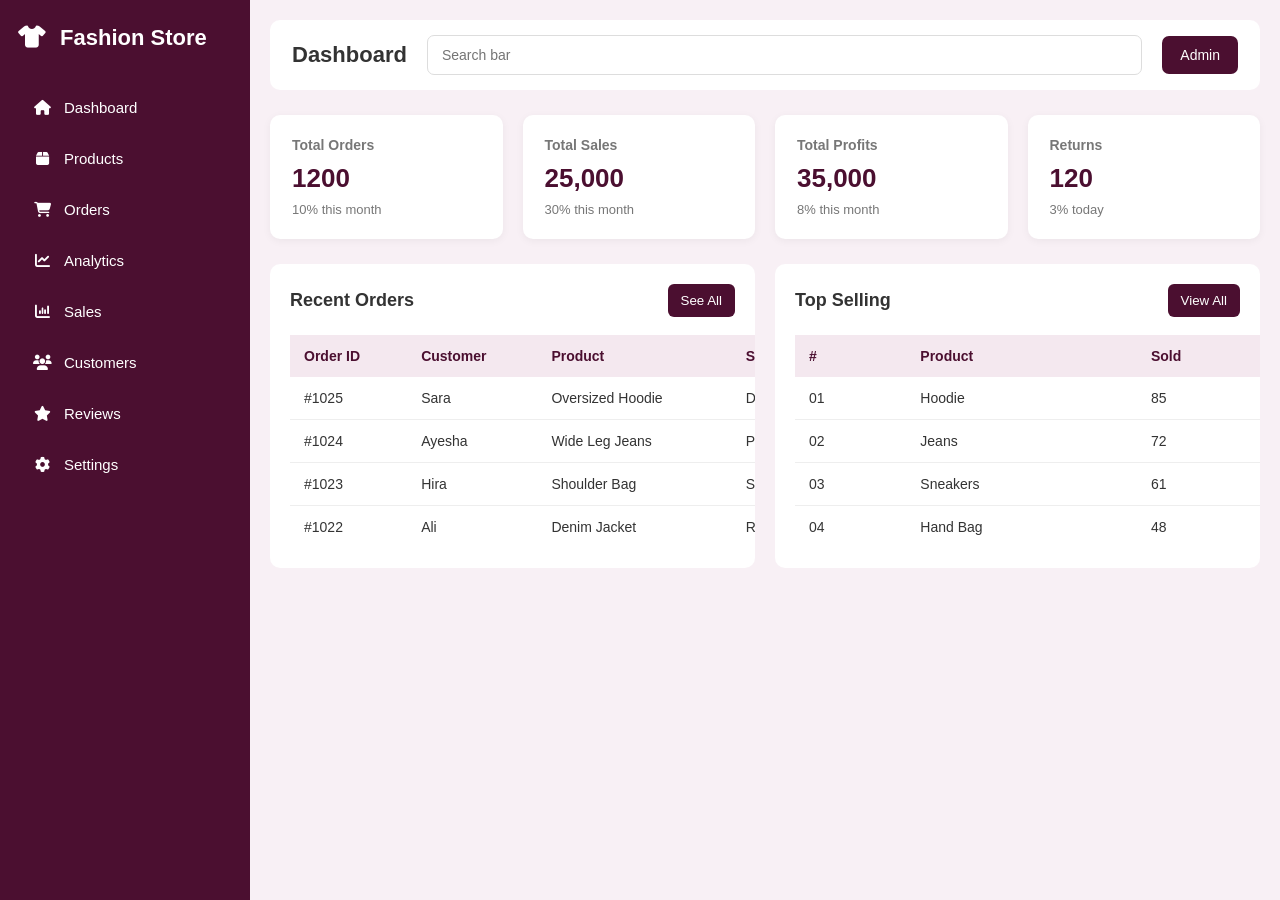
==== commit ff290e90: "Update admin panel CSS" ====
--- a/index.html
+++ b/index.html
@@ -15,9 +15,10 @@
     <label for="menu-toggle" class="hamburger">
       <i class="fa-solid fa-bars"></i>
     </label>
-  
-
+
+    
     <div class="sidebar">
+
 
         <h1>
             <i class="fa-solid fa-shirt"></i>
@@ -86,8 +87,7 @@
 
     </div>
 
-
-
+    
     <div class="main">
 
 
@@ -235,6 +235,7 @@
     </div>
 
 </div>
+
     
 </body>
 </html>
--- a/style.css
+++ b/style.css
@@ -1,7 +1,3 @@
-/* =====================================================
-   GLOBAL RESET
-===================================================== */
-
 * {
     margin: 0;
     padding: 0;
@@ -14,50 +10,44 @@
 }
 
 body {
-    font-family: Arial, sans-serif;
-    display: flex;
+    width: 100%;
     min-height: 100vh;
+    font-family: Arial, Helvetica, sans-serif;
     background-color: #f8f0f5;
     color: #333;
     overflow-x: hidden;
 }
 
-button,
-input,
-select,
-textarea {
-    font-family: Arial, sans-serif;
-}
-
-
-/* =====================================================
-   SIDEBAR
-===================================================== */
+
+
+body {
+    display: flex;
+    align-items: flex-start;
+}
 
 .sidebar {
     width: 250px;
-    min-width: 250px;
     min-height: 100vh;
     background-color: #4b0f30;
     color: white;
-    padding: 25px 20px;
+    padding: 25px 18px;
     flex-shrink: 0;
 }
 
 .sidebar h1 {
     font-size: 22px;
-    margin-bottom: 30px;
-    color: white;
+    margin-bottom: 35px;
     white-space: nowrap;
 }
 
 .sidebar h1 i {
     margin-right: 8px;
-    color: #e6b8cc;
 }
 
 .sidebar ul {
     list-style: none;
+    padding: 0;
+    margin: 0;
 }
 
 .sidebar li {
@@ -68,665 +58,823 @@
     display: flex;
     align-items: center;
     gap: 12px;
-    padding: 13px 12px;
+
+    width: 100%;
+    padding: 13px 14px;
+
     color: white;
     text-decoration: none;
+
     border-radius: 8px;
-}
-
-.sidebar a:hover,
-.sidebar a.active {
-    background-color: #6d1b49;
-    color: white;
+
+    font-size: 15px;
+
+    transition: background-color 0.2s ease;
+
+    white-space: nowrap;
 }
 
 .sidebar a i {
     width: 20px;
+    min-width: 20px;
     text-align: center;
-}
-
-
-/* =====================================================
-   MAIN PAGE
-===================================================== */
-
-.main,
-.page {
+    flex-shrink: 0;
+}
+
+.sidebar a:hover {
+    background-color: #64153f;
+}
+
+.sidebar a.active {
+    background-color: #64153f;
+}
+
+
+
+#menu-toggle {
+    display: none;
+}
+
+.hamburger {
+    display: none;
+
+    position: fixed;
+    top: 15px;
+    left: 15px;
+
+    width: 42px;
+    height: 42px;
+
+    background-color: #4b0f30;
+    color: white;
+
+    border-radius: 8px;
+
+    align-items: center;
+    justify-content: center;
+
+    cursor: pointer;
+
+    z-index: 1000;
+}
+
+.hamburger i {
+    font-size: 20px;
+}
+
+
+
+.main {
     flex: 1;
     min-width: 0;
-    padding: 25px;
-}
-
-
-/* =====================================================
-   NAVBAR
-===================================================== */
+    min-height: 100vh;
+
+    padding: 20px;
+
+    background-color: #f8f0f5;
+}
+
 
 .navbar {
     width: 100%;
     min-height: 70px;
+
     background-color: white;
-    display: flex;
+
+    padding: 15px 22px;
+
+    display: grid;
+
+    grid-template-columns:
+        auto
+        minmax(150px, 1fr)
+        auto;
+
     align-items: center;
+
     gap: 20px;
-    padding: 15px 20px;
-    margin-bottom: 30px;
+
     border-radius: 10px;
-    box-shadow: 0 2px 8px rgba(0, 0, 0, 0.06);
-}
+
+    margin-bottom: 25px;
+
+    min-width: 0;
+}
+
+.navbar h2 {
+    font-size: 22px;
+    color: #333;
+
+    white-space: nowrap;
+}
+
+.navbar input {
+    width: 100%;
+    min-width: 0;
+
+    padding: 11px 14px;
+
+    border: 1px solid #ddd;
+
+    border-radius: 7px;
+
+    outline: none;
+
+    font-size: 14px;
+}
+
+.navbar input:focus {
+    border-color: #4b0f30;
+}
+
+.navbar button {
+    border: none;
+
+    background-color: #4b0f30;
+    color: white;
+
+    padding: 11px 18px;
+
+    border-radius: 7px;
+
+    font-size: 14px;
+
+    cursor: pointer;
+
+    white-space: nowrap;
+}
+
 
 .navbar-left {
-    display: flex;
-    align-items: center;
-    gap: 15px;
-    flex-shrink: 0;
-}
-
-.navbar h2,
-.navbar-left h2 {
-    font-size: 22px;
-    color: #4b0f30;
-    white-space: nowrap;
-}
-
-.navbar input {
-    flex: 1;
     min-width: 0;
-    padding: 11px 12px;
-    border: 1px solid #ddd;
-    border-radius: 8px;
-    outline: none;
-}
-
-.navbar input:focus {
-    border-color: #6d1b49;
 }
 
 .navbar-right {
     display: flex;
     align-items: center;
+
     gap: 18px;
-    flex-shrink: 0;
+
+    white-space: nowrap;
 }
 
 .navbar-right > i {
-    font-size: 18px;
     color: #4b0f30;
-    cursor: pointer;
+    font-size: 17px;
 }
 
 .admin-info {
     display: flex;
     align-items: center;
+
     gap: 8px;
+
     color: #4b0f30;
-    font-weight: 600;
+
+    font-weight: bold;
+
     white-space: nowrap;
 }
 
 .admin-info i {
+    font-size: 17px;
+}
+
+
+.cards {
+    display: grid;
+
+    grid-template-columns: repeat(4, 1fr);
+
+    gap: 20px;
+
+    margin-bottom: 25px;
+}
+
+.card {
+    background-color: white;
+
+    padding: 22px;
+
+    border-radius: 10px;
+
+    min-width: 0;
+
+    box-shadow: 0 2px 8px rgba(0, 0, 0, 0.05);
+}
+
+.card h4 {
+    color: #777;
+
+    font-size: 14px;
+
+    margin-bottom: 10px;
+
+    white-space: nowrap;
+}
+
+.card h2 {
+    font-size: 26px;
+
     color: #4b0f30;
-}
-
-.navbar button {
-    background-color: #4b0f30;
-    color: white;
-    border: none;
-    padding: 10px 20px;
-    border-radius: 8px;
-    cursor: pointer;
-}
-
-.navbar button:hover {
-    background-color: #6d1b49;
-}
-
-
-/* =====================================================
-   HAMBURGER
-===================================================== */
-
-#menu-toggle {
-    display: none;
-}
-
-.hamburger {
-    display: none;
-}
-
-
-/* =====================================================
-   PAGE HEADINGS
-===================================================== */
-
-.page-header {
-    margin-bottom: 25px;
-}
-
-.page-header h1,
-.page > h1 {
-    color: #4b0f30;
-    font-size: 30px;
+
     margin-bottom: 8px;
 }
 
-.subtitle {
+.card p {
     color: #777;
-    font-size: 15px;
-    margin-bottom: 25px;
-}
-
-
-/* =====================================================
-   DASHBOARD CARDS
-===================================================== */
-
-.cards,
-.stats {
-    display: grid;
-    grid-template-columns: repeat(4, 1fr);
-    gap: 20px;
-    margin-bottom: 30px;
-}
-
-.card,
-.box {
-    background-color: white;
-    padding: 22px;
-    border-radius: 12px;
-    border-left: 5px solid #6d1b49;
-    box-shadow: 0 2px 8px rgba(0, 0, 0, 0.06);
-}
-
-.card:hover,
-.box:hover {
-    transform: translateY(-4px);
-}
-
-.card h4,
-.box h3 {
-    font-size: 14px;
-    color: #777;
-    margin-bottom: 8px;
-}
-
-.card h2,
-.box h2 {
-    font-size: 26px;
-    color: #4b0f30;
-}
-
-.card p,
-.box p {
-    color: #4b0f30;
-    font-size: 14px;
-    margin-top: 8px;
-}
-
-
-/* =====================================================
-   CARD ICON
-===================================================== */
-
-.box-icon {
-    width: 50px;
-    height: 50px;
-    background-color: #f3e5ed;
-    color: #4b0f30;
-    border-radius: 10px;
-    display: flex;
-    align-items: center;
-    justify-content: center;
-    font-size: 20px;
-    margin-bottom: 12px;
-}
-
-
-/* =====================================================
-   DASHBOARD CONTENT
-===================================================== */
+
+    font-size: 13px;
+
+    white-space: nowrap;
+}
+
+
 
 .content {
     display: grid;
-    grid-template-columns: 2fr 1fr;
-    gap: 25px;
+
+    grid-template-columns: 1fr 1fr;
+
+    gap: 20px;
+
+    width: 100%;
+
+    min-width: 0;
 }
 
 .orders,
 .products {
     background-color: white;
-    padding: 25px;
-    border-radius: 12px;
-    box-shadow: 0 2px 8px rgba(0, 0, 0, 0.06);
+
+    padding: 20px;
+
+    border-radius: 10px;
+
     min-width: 0;
-}
+
+    overflow-x: auto;
+    overflow-y: hidden;
+}
+
+
+
 
 .section-title {
     display: flex;
+
+    align-items: center;
+
     justify-content: space-between;
-    align-items: center;
+
     gap: 15px;
-    margin-bottom: 20px;
+
+    margin-bottom: 18px;
 }
 
 .section-title h2 {
+    font-size: 18px;
+
+    white-space: nowrap;
+}
+
+.section-title button {
+    border: none;
+
+    background-color: #4b0f30;
+
+    color: white;
+
+    padding: 9px 13px;
+
+    border-radius: 6px;
+
+    cursor: pointer;
+
+    white-space: nowrap;
+}
+
+
+
+table {
+    width: 100%;
+
+    border-collapse: collapse;
+
+    background-color: white;
+
+    font-size: 14px;
+
+    min-width: 650px;
+}
+
+th {
+    background-color: #f4e8ef;
+
     color: #4b0f30;
-    font-size: 21px;
-}
-
-.section-title button {
+
+    font-weight: bold;
+
+    text-align: left;
+
+    padding: 13px 14px;
+
+    white-space: nowrap;
+}
+
+td {
+    padding: 13px 14px;
+
+    border-bottom: 1px solid #eee;
+
+    white-space: nowrap;
+}
+
+tr:last-child td {
+    border-bottom: none;
+}
+
+table tr:hover {
+    background-color: #faf6f8;
+}
+
+
+
+.orders-table {
+    width: 100%;
+
+    background-color: white;
+
+    border-radius: 10px;
+
+    padding: 15px;
+
+    min-width: 0;
+
+    overflow-x: auto;
+    overflow-y: hidden;
+}
+
+.orders-table table {
+    width: 100%;
+    min-width: 850px;
+}
+
+
+
+.product-table {
+    width: 100%;
+
+    background-color: white;
+
+    padding: 15px;
+
+    border-radius: 10px;
+
+    min-width: 0;
+
+    overflow-x: auto;
+    overflow-y: hidden;
+}
+
+.product-table table {
+    width: 100%;
+    min-width: 650px;
+}
+
+
+.paid,
+.delivered,
+.pending,
+.shipped,
+.cancelled,
+.pending-payment,
+.active,
+.inactive {
+    display: inline-block;
+
+    padding: 5px 9px;
+
+    border-radius: 5px;
+
+    font-size: 12px;
+
+    white-space: nowrap;
+}
+
+.paid {
+    background-color: #e7f7ed;
+    color: #168344;
+}
+
+.delivered,
+.active {
+    background-color: #e7f7ed;
+    color: #168344;
+}
+
+.pending {
+    background-color: #fff4d6;
+    color: #9a7000;
+}
+
+.shipped {
+    background-color: #e7f0ff;
+    color: #2865b8;
+}
+
+.cancelled,
+.inactive {
+    background-color: #fde8e8;
+    color: #b42318;
+}
+
+.pending-payment {
+    background-color: #fff4d6;
+    color: #9a7000;
+}
+
+
+/* =========================================
+   VIEW BUTTON
+========================================= */
+
+.view-btn {
     background-color: #4b0f30;
+
+    color: white;
+
+    border: none;
+
+    padding: 7px 12px;
+
+    border-radius: 5px;
+
+    cursor: pointer;
+
+    white-space: nowrap;
+} 
+
+.edit {
+    background-color: #6f2c5f;
     color: white;
     border: none;
-    padding: 9px 16px;
+    padding: 6px 10px;
+    border-radius: 5px;
+}
+
+.delete {
+    background-color: #b83250;
+    color: white;
+    border: none;
+    padding: 6px 10px;
+    border-radius: 5px;
+}
+
+
+/* =========================================
+   ORDERS PAGE
+========================================= */
+
+.orders-heading {
+    display: flex;
+
+    align-items: center;
+
+    justify-content: space-between;
+
+    gap: 20px;
+
+    margin-bottom: 20px;
+}
+
+.orders-heading h2 {
+    color: #333;
+
+    margin-bottom: 6px;
+}
+
+.orders-heading p {
+    color: #777;
+
+    font-size: 14px;
+}
+
+.export-btn {
+    background-color: #4b0f30;
+
+    color: white;
+
+    border: none;
+
+    padding: 11px 17px;
+
     border-radius: 7px;
+
     cursor: pointer;
-}
-
-
-/* =====================================================
-   GENERAL SECTION
-===================================================== */
-
-.section {
+
+    white-space: nowrap;
+}
+
+
+.order-cards {
+    display: grid;
+
+    grid-template-columns: repeat(4, 1fr);
+
+    gap: 18px;
+
+    margin-bottom: 25px;
+}
+
+.order-card {
     background-color: white;
-    padding: 25px;
-    border-radius: 12px;
-    box-shadow: 0 2px 8px rgba(0, 0, 0, 0.06);
-    margin-bottom: 25px;
+
+    padding: 20px;
+
+    border-radius: 10px;
+
+    display: flex;
+
+    align-items: center;
+
+    gap: 15px;
+
     min-width: 0;
 }
 
-
-/* =====================================================
-   GENERAL TABLE
-===================================================== */
-
-table {
-    width: 100%;
-    border-collapse: collapse;
+.order-icon {
+    width: 45px;
+    height: 45px;
+
+    flex-shrink: 0;
+
+    background-color: #f4e8ef;
+
+    color: #4b0f30;
+
+    border-radius: 50%;
+
+    display: flex;
+
+    align-items: center;
+
+    justify-content: center;
+}
+
+.order-card p {
+    color: #777;
+
+    font-size: 13px;
+
+    margin-bottom: 5px;
+}
+
+.order-card h2 {
+    color: #4b0f30;
+
+    margin-bottom: 5px;
+}
+
+.order-card span {
+    color: #777;
+
+    font-size: 12px;
+
+    white-space: nowrap;
+}
+
+
+.order-filter {
     background-color: white;
-}
-
-th {
-    background-color: #4b0f30;
-    color: white;
-    padding: 14px;
-    text-align: left;
-    white-space: nowrap;
-}
-
-td {
-    background-color: white;
-    padding: 14px;
-    border-bottom: 1px solid #eee;
-    white-space: nowrap;
-}
-
-tr:hover td {
-    background-color: #f3e5ed;
-}
-
-
-/* =====================================================
-   PRODUCT PAGE
-===================================================== */
+
+    padding: 15px;
+
+    border-radius: 10px;
+
+    display: flex;
+
+    gap: 12px;
+
+    margin-bottom: 20px;
+}
+
+.order-filter input,
+.order-filter select {
+    padding: 11px 12px;
+
+    border: 1px solid #ddd;
+
+    border-radius: 7px;
+
+    outline: none;
+
+    font-size: 14px;
+}
+
+.order-filter input {
+    flex: 1;
+
+    min-width: 0;
+}
+
+.order-filter select {
+    width: 180px;
+}
+
+
 
 .product-heading {
     display: flex;
+
+    align-items: center;
+
     justify-content: space-between;
-    align-items: center;
+
     gap: 20px;
-    margin: 30px 0 20px;
+
+    margin-bottom: 20px;
 }
 
 .product-heading h2 {
-    color: #4b0f30;
+    font-size: 22px;
+
+    white-space: nowrap;
 }
 
 .add-btn {
-    background-color: #6d1b49;
+    background-color: #4b0f30;
+
     color: white;
+
     border: none;
-    padding: 12px 22px;
-    border-radius: 8px;
-    font-weight: bold;
+
+    padding: 11px 16px;
+
+    border-radius: 7px;
+
     cursor: pointer;
-}
-
-.add-btn:hover {
-    background-color: #4b0f30;
-}
-
-
-/* =====================================================
-   FILTERS
-===================================================== */
+
+    white-space: nowrap;
+}
+
 
 .filters {
-    background-color: white;
-    padding: 20px;
-    border-radius: 12px;
     display: flex;
-    gap: 20px;
-    margin-bottom: 25px;
-    box-shadow: 0 2px 8px rgba(0, 0, 0, 0.06);
+
+    gap: 12px;
+
+    margin-bottom: 20px;
 }
 
 .filters input,
 .filters select {
-    padding: 12px;
+    padding: 11px 13px;
+
     border: 1px solid #ddd;
-    border-radius: 8px;
+
+    border-radius: 7px;
+
     outline: none;
+
+    font-size: 14px;
 }
 
 .filters input {
     flex: 1;
-}
-
-.filters input:focus,
-.filters select:focus {
-    border-color: #6d1b49;
-}
-
-
-/* =====================================================
-   TABLE WRAPPERS
-===================================================== */
-
-.product-table,
-.orders-table,
-.sales-table,
-.customers-table {
+
+    min-width: 0;
+}
+
+.filters select {
+    width: 200px;
+}
+
+
+
+.page {
+    flex: 1;
+
+    min-width: 0;
+
+    padding: 25px;
+
+    background-color: #f8f0f5;
+}
+
+.page h1 {
+    color: #333;
+}
+
+.subtitle {
+    color: #777;
+
+    margin-top: 7px;
+
+    margin-bottom: 25px;
+
+    font-size: 14px;
+}
+
+
+
+.stats {
+    display: grid;
+
+    grid-template-columns: repeat(4, 1fr);
+
+    gap: 20px;
+
+    margin-bottom: 25px;
+}
+
+.box {
+    background-color: white;
+
+    padding: 22px;
+
+    border-radius: 10px;
+
+    min-width: 0;
+
+    box-shadow: 0 2px 8px rgba(0, 0, 0, 0.04);
+}
+
+.box h3 {
+    font-size: 14px;
+
+    color: #777;
+
+    margin-bottom: 10px;
+
+    white-space: nowrap;
+}
+
+.box h2 {
+    color: #4b0f30;
+
+    margin-bottom: 7px;
+}
+
+.box p {
+    color: #777;
+
+    font-size: 13px;
+}
+
+
+.section {
     width: 100%;
+
     background-color: white;
-    border-radius: 12px;
-    box-shadow: 0 2px 8px rgba(0, 0, 0, 0.06);
-}
-
-
-/* =====================================================
-   PRODUCT TABLE
-===================================================== */
-
-.product-table {
-    padding: 20px;
+
+    padding: 22px;
+
+    border-radius: 10px;
+
+    margin-bottom: 25px;
+
+    min-width: 0;
+}
+
+.section > h2,
+.section-header h2 {
+    font-size: 20px;
+
+    margin-bottom: 20px;
+
+    white-space: nowrap;
+}
+
+
+
+.section:has(table) {
     overflow-x: auto;
-}
-
-.product-table table {
+    overflow-y: hidden;
+}
+
+.section:has(table) table {
     min-width: 650px;
 }
 
 
-/* =====================================================
-   ORDERS TABLE
-===================================================== */
-
-.orders-table {
-    overflow-x: auto;
-}
-
-.orders-table table {
-    min-width: 950px;
-}
-
-
-/* =====================================================
-   SALES TABLE
-===================================================== */
-
-.sales-table {
-    padding: 20px;
-    overflow-x: auto;
-}
-
-.sales-table table {
-    min-width: 650px;
-}
-
-
-/* =====================================================
-   CUSTOMERS TABLE
-===================================================== */
-
-.customers-table {
-    padding: 20px;
-    overflow-x: auto;
-}
-
-.customers-table table {
-    min-width: 700px;
-}
-
-
-/* =====================================================
-   ACTION BUTTONS
-===================================================== */
-
-.edit,
-.delete,
-.view-btn {
-    border: none;
-    padding: 8px 15px;
-    border-radius: 6px;
-    cursor: pointer;
-    margin-right: 5px;
-    white-space: nowrap;
-}
-
-.edit {
-    background-color: #6d1b49;
-    color: white;
-}
-
-.edit:hover {
-    background-color: #4b0f30;
-}
-
-.delete {
-    background-color: #8b0000;
-    color: white;
-}
-
-.delete:hover {
-    background-color: #650000;
-}
-
-.view-btn {
-    background-color: #4b0f30;
-    color: white;
-}
-
-.view-btn:hover {
-    background-color: #6d1b49;
-}
-
-
-/* =====================================================
-   ORDERS PAGE
-===================================================== */
-
-.orders-heading {
-    display: flex;
-    justify-content: space-between;
-    align-items: center;
-    gap: 20px;
-    margin: 30px 0 25px;
-}
-
-.orders-heading h2 {
-    color: #4b0f30;
-    margin-bottom: 5px;
-}
-
-.orders-heading p {
-    color: #777;
-}
-
-.export-btn {
-    background-color: #4b0f30;
-    color: white;
-    border: none;
-    padding: 12px 22px;
-    border-radius: 8px;
-    cursor: pointer;
-    font-weight: 600;
-}
-
-.export-btn:hover {
-    background-color: #6d1b49;
-}
-
-
-/* =====================================================
-   ORDER CARDS
-===================================================== */
-
-.order-cards {
-    display: grid;
-    grid-template-columns: repeat(4, 1fr);
-    gap: 20px;
-    margin: 25px 0;
-}
-
-.order-card {
-    background-color: white;
-    border-radius: 12px;
-    padding: 20px;
-    display: flex;
-    align-items: center;
-    gap: 18px;
-    box-shadow: 0 2px 8px rgba(0, 0, 0, 0.06);
-    border-left: 5px solid #6d1b49;
-}
-
-.order-card h2 {
-    margin: 6px 0;
-    color: #4b0f30;
-}
-
-.order-card p {
-    color: #666;
-}
-
-.order-card span {
-    color: #4b0f30;
-    font-size: 14px;
-}
-
-.order-icon {
-    width: 60px;
-    height: 60px;
-    min-width: 60px;
-    background-color: #f3e5ed;
-    border-radius: 50%;
-    display: flex;
-    align-items: center;
-    justify-content: center;
-    color: #4b0f30;
-}
-
-
-/* =====================================================
-   ORDER FILTER
-===================================================== */
-
-.order-filter {
-    display: flex;
-    gap: 15px;
+
+.page-header {
     margin-bottom: 25px;
 }
 
-.order-filter input {
-    flex: 1;
-}
-
-.order-filter input,
-.order-filter select {
-    padding: 12px;
-    border: 1px solid #ddd;
-    border-radius: 8px;
-    outline: none;
-}
-
-.order-filter input:focus,
-.order-filter select:focus {
-    border-color: #6d1b49;
-}
-
-
-/* =====================================================
-   STATUS BADGES
-===================================================== */
-
-.paid,
-.pending-payment,
-.pending,
-.delivered,
-.shipped,
-.cancelled {
-    display: inline-block;
-    padding: 6px 12px;
-    border-radius: 20px;
-    font-size: 13px;
-    font-weight: 600;
-    white-space: nowrap;
-}
-
-.paid,
-.delivered {
-    background-color: #d4f8d4;
-    color: #1f7a1f;
-}
-
-.pending-payment,
-.pending {
-    background-color: #fff2c7;
-    color: #a56a00;
-}
-
-.shipped {
-    background-color: #d8ecff;
-    color: #005cb8;
-}
-
-.cancelled {
-    background-color: #ffd9d9;
-    color: #b40000;
-}
-
-
-/* =====================================================
-   ANALYTICS / CHART
-===================================================== */
-
-.chart-box {
-    width: 100%;
-    height: 300px;
-    background-color: #f8f0f5;
-    border: 2px dashed #6d1b49;
-    border-radius: 12px;
-    display: flex;
-    justify-content: center;
-    align-items: center;
-    color: #777;
-    font-size: 18px;
-}
-
-
-/* =====================================================
-   REVIEWS
-===================================================== */
+.page-header h1 {
+    margin-bottom: 7px;
+}
 
 .review {
     border: 1px solid #eee;
-    border-radius: 10px;
-    padding: 20px;
+
+    border-radius: 8px;
+
+    padding: 18px;
+
     margin-bottom: 15px;
-    background-color: white;
-    box-shadow: 0 2px 8px rgba(0, 0, 0, 0.04);
 }
 
 .review:last-child {
@@ -735,677 +883,666 @@
 
 .review-top {
     display: flex;
-    align-items: flex-start;
+
+    align-items: center;
+
     justify-content: space-between;
-    gap: 20px;
+
+    gap: 15px;
+
     margin-bottom: 12px;
 }
 
-.review h3 {
-    color: #000;
-    font-size: 17px;
+.review-top h3 {
+    font-size: 16px;
+
     margin-bottom: 5px;
 }
 
-.section-title h2.reviews-heading,
-.section h2.reviews-heading {
-    color: #000;
-}
-
-.review small {
-    color: #888;
-    font-size: 13px;
+.review-top small {
+    color: #777;
 }
 
 .stars {
-    color: #c27a00;
-    font-size: 17px;
+    color: #e5a400;
+
     white-space: nowrap;
 }
 
 .review-text {
-    color: #666;
+    color: #555;
+
     line-height: 1.6;
+
     font-size: 14px;
 }
 
-.review-actions {
+
+.box-icon {
+    width: 42px;
+    height: 42px;
+
+    background-color: #f4e8ef;
+
+    color: #4b0f30;
+
+    border-radius: 50%;
+
     display: flex;
-    gap: 10px;
-    margin-top: 15px;
-}
-
-.review-actions button {
-    border: none;
-    padding: 8px 15px;
-    border-radius: 6px;
-    cursor: pointer;
-}
-
-.review-actions .view-btn {
-    background-color: #4b0f30;
-    color: white;
-}
-
-.review-actions .delete-btn {
-    background-color: #8b0000;
-    color: white;
-}
-
-
-/* =====================================================
-   SETTINGS
-===================================================== */
+
+    align-items: center;
+
+    justify-content: center;
+
+    margin-bottom: 12px;
+}
 
 .settings-box {
+    width: 100%;
+
+    max-width: 800px;
+
     background-color: white;
-    width: 100%;
-    max-width: 750px;
+
     padding: 25px;
+
+    border-radius: 10px;
+
     margin-bottom: 25px;
-    border-radius: 10px;
-    box-shadow: 0 2px 10px rgba(0, 0, 0, 0.08);
 }
 
 .settings-box h2 {
-    color: #4b0f30;
-    font-size: 21px;
-    margin-bottom: 20px;
+    color: #333;
+
+    margin-bottom: 5px;
 }
 
 .settings-box label {
     display: inline-block;
+
     margin-bottom: 7px;
+
+    font-weight: bold;
+
     font-size: 14px;
-    font-weight: bold;
-    color: #444;
 }
 
 .settings-box input,
 .settings-box textarea {
     width: 100%;
-    padding: 12px;
+
+    padding: 11px 12px;
+
     border: 1px solid #ddd;
-    border-radius: 6px;
+
+    border-radius: 7px;
+
+    outline: none;
+
+    font-family: Arial, Helvetica, sans-serif;
+
     font-size: 14px;
-    outline: none;
+}
+
+.settings-box textarea {
+    min-height: 100px;
+
+    resize: vertical;
 }
 
 .settings-box input:focus,
 .settings-box textarea:focus {
-    border-color: #6d1b49;
-}
-
-.settings-box textarea {
-    height: 100px;
-    resize: vertical;
+    border-color: #4b0f30;
 }
 
 .settings-box button {
-    background-color: #6d1b49;
+    background-color: #4b0f30;
+
     color: white;
+
     border: none;
-    padding: 12px 22px;
-    border-radius: 6px;
+
+    padding: 11px 17px;
+
+    border-radius: 7px;
+
     cursor: pointer;
 }
 
-.settings-box button:hover {
-    background-color: #4b0f30;
-}
-
-
-/* =====================================================
+
+/* HAMBURGER BUTTON */
+
+.menu-btn {
+    display: none;
+    background: none;
+    border: none;
+    font-size: 24px;
+    cursor: pointer;
+    color: #4b0f30;
+}
+
+/* CLOSE BUTTON */
+
+.close-btn {
+    display: none;
+    background: none;
+    border: none;
+    color: white;
+    font-size: 24px;
+    cursor: pointer;
+
+    position: absolute;
+    top: 15px;
+    right: 15px;
+}
+
+
+/* =========================================
    TABLET
-===================================================== */
-
-@media (max-width: 1000px) {
+========================================= */
+
+@media (max-width: 1100px) {
+
+    .sidebar {
+        width: 220px;
+    }
 
     .cards,
+    .order-cards {
+        grid-template-columns: repeat(2, 1fr);
+    }
+
     .stats {
         grid-template-columns: repeat(2, 1fr);
     }
 
-    .order-cards {
-        grid-template-columns: repeat(2, 1fr);
-    }
-
     .content {
         grid-template-columns: 1fr;
     }
 }
 
 
-/* =====================================================
+/* =========================================
    MOBILE
-===================================================== */
+========================================= */
 
 @media (max-width: 768px) {
 
     body {
         display: block;
-        width: 100%;
+
         overflow-x: hidden;
     }
 
 
-    /* =================================================
-       HAMBURGER
-    ================================================= */
+    /* HAMBURGER */
 
     .hamburger {
         display: flex;
+    }
+
+
+    /* SIDEBAR */
+
+    .sidebar {
         position: fixed;
-        top: 15px;
-        left: 15px;
-        width: 45px;
-        height: 45px;
-        background-color: #4b0f30;
-        color: white;
-        align-items: center;
-        justify-content: center;
-        border-radius: 8px;
-        cursor: pointer;
-        z-index: 1100;
-        font-size: 20px;
-    }
-
-
-    /* =================================================
-       MOBILE SIDEBAR
-    ================================================= */
+
+        top: 0;
+        left: -260px;
+
+        width: 250px;
+        height: 100vh;
+
+        min-height: 100vh;
+
+        z-index: 999;
+
+        transition: left 0.3s ease;
+
+        overflow-y: auto;
+    }
+
+    #menu-toggle:checked ~ .sidebar {
+        left: 0;
+    }
+
+    /* HAMBURGER BUTTON */
+
+.menu-btn {
+    display: none;
+    background: none;
+    border: none;
+    font-size: 24px;
+    cursor: pointer;
+    color: #4b0f30;
+}
+
+
+/* CLOSE BUTTON */
+
+.close-btn {
+    display: none;
+    background: none;
+    border: none;
+    color: white;
+    font-size: 24px;
+    cursor: pointer;
+
+    position: absolute;
+    top: 15px;
+    right: 15px;
+}
+
+
+/* MOBILE */
+
+@media (max-width: 768px) {
 
     .sidebar {
         position: fixed;
         top: 0;
         left: -260px;
+
         width: 250px;
-        min-width: 250px;
         height: 100vh;
+
+        z-index: 1000;
+
+        transition: left 0.3s ease;
+    }
+
+    /* OPEN SIDEBAR */
+
+    .sidebar.active {
+        left: 0;
+    }
+
+    /* SHOW HAMBURGER */
+
+    .menu-btn {
+        display: block;
+    }
+
+    /* SHOW CROSS */
+
+    .close-btn {
+        display: block;
+    }
+
+}
+
+    /* MAIN */
+
+    .main {
+        width: 100%;
+
+        padding: 15px;
+
         min-height: 100vh;
-        padding: 25px 20px;
-        z-index: 1000;
-        overflow-y: auto;
-        transition: left 0.3s ease;
-    }
-
-    #menu-toggle:checked ~ .sidebar {
-        left: 0;
-    }
-
-    #menu-toggle:checked + .hamburger {
-        left: 215px;
-    }
-
-
-    /* =================================================
-       MAIN
-    ================================================= */
-
-    .main,
+
+        overflow-x: hidden;
+    }
+
+
+    /* PAGE */
+
     .page {
         width: 100%;
+
+        padding: 70px 15px 20px;
+
+        overflow-x: hidden;
+    }
+
+
+    /* NAVBAR */
+
+    .navbar {
+        margin-top: 55px;
+
+        display: grid;
+
+        grid-template-columns: 1fr auto;
+
+        gap: 12px;
+
+        padding: 15px;
+
+        min-height: auto;
+
+        width: 100%;
+    }
+
+    .navbar h2 {
+        font-size: 18px;
+    }
+
+    .navbar input {
+        grid-column: 1 / -1;
+
+        grid-row: 2;
+
+        width: 100%;
+    }
+
+    .navbar button {
+        grid-column: 2;
+
+        grid-row: 1;
+
+        padding: 9px 12px;
+    }
+
+
+    /* REVIEWS NAVBAR */
+
+    .navbar-left {
+        grid-column: 1;
+
+        grid-row: 1;
+    }
+
+    .navbar-right {
+        grid-column: 2;
+
+        grid-row: 1;
+
+        gap: 10px;
+    }
+
+    .navbar-right > i {
+        display: none;
+    }
+
+    .admin-info span {
+        display: inline;
+    }
+
+
+    /* DASHBOARD CARDS */
+
+    .cards {
+        grid-template-columns: 1fr 1fr;
+
+        gap: 12px;
+    }
+
+    .card {
+        padding: 17px;
+
         min-width: 0;
-        padding: 75px 15px 25px;
-    }
-
-
-    /* =================================================
-       MOBILE NAVBAR
-    ================================================= */
-
-    .navbar {
-        width: 100%;
-        padding: 12px 15px;
-        margin-bottom: 20px;
-        flex-wrap: wrap;
-        gap: 12px;
-    }
-
-    .navbar-left {
-        width: 100%;
-    }
-
-    .navbar-left h2,
-    .navbar h2 {
-        font-size: 19px;
-    }
-
-    .navbar input {
-        width: 100%;
-        flex-basis: 100%;
-        order: 2;
-    }
-
-    .navbar-right {
-        width: 100%;
-        justify-content: flex-end;
-        gap: 14px;
-        order: 3;
-    }
-
-    .navbar-right > i {
-        font-size: 16px;
-    }
-
-    .admin-info {
-        display: flex;
-        font-size: 12px;
-    }
-
-    .admin-info i {
-        font-size: 15px;
-    }
-
-    .navbar button {
-        display: block;
-        padding: 7px 12px;
-        font-size: 11px;
-    }
-
-
-    /* =================================================
-       HEADINGS
-    ================================================= */
-
-    .page-header h1,
-    .page > h1 {
-        font-size: 25px;
-    }
-
-    .subtitle {
-        font-size: 14px;
-        margin-bottom: 20px;
-    }
-
-
-    /* =================================================
-       CARDS
-    ================================================= */
-
-    .cards,
-    .stats {
-        grid-template-columns: 1fr;
-        gap: 15px;
-    }
-
-    .card,
-    .box {
-        width: 100%;
-        padding: 18px;
-    }
-
-
-    /* =================================================
-       DASHBOARD CONTENT
-    ================================================= */
+    }
+
+    .card h2 {
+        font-size: 22px;
+    }
+
+
+    /* DASHBOARD CONTENT */
 
     .content {
         grid-template-columns: 1fr;
-        gap: 18px;
+
+        gap: 15px;
+
+        width: 100%;
     }
 
     .orders,
-    .products,
-    .section {
+    .products {
         width: 100%;
-        padding: 18px;
-    }
-
-
-    /* =================================================
-       PRODUCT HEADING
-    ================================================= */
-
+
+        padding: 15px;
+
+        overflow-x: auto;
+        overflow-y: hidden;
+    }
+
+    .orders table,
+    .products table {
+        min-width: 650px;
+    }
+
+
+    /* ORDER CARDS */
+
+    .order-cards {
+        grid-template-columns: 1fr 1fr;
+
+        gap: 12px;
+    }
+
+    .order-card {
+        padding: 15px;
+
+        gap: 10px;
+    }
+
+    .order-icon {
+        width: 38px;
+        height: 38px;
+    }
+
+
+    /* HEADINGS */
+
+    .orders-heading,
     .product-heading {
+        align-items: flex-start;
+
         flex-direction: column;
-        align-items: flex-start;
-        gap: 15px;
-        margin: 20px 0;
-    }
-
-    .product-heading h2 {
-        font-size: 22px;
-    }
-
-    .add-btn {
-        width: 100%;
-    }
-
-
-    /* =================================================
-       FILTERS
-    ================================================= */
-
-    .filters,
+
+        gap: 10px;
+    }
+
+
+    /* FILTERS */
+
     .order-filter {
-        width: 100%;
         flex-direction: column;
-        gap: 12px;
-    }
-
-    .filters input,
-    .filters select,
+    }
+
     .order-filter input,
     .order-filter select {
         width: 100%;
     }
 
-
-    /* =================================================
-       MOBILE TABLES
-       ONLY TABLES SCROLL
-    ================================================= */
-
-    .product-table,
-    .orders-table,
-    .sales-table,
-    .customers-table {
+    .filters {
+        flex-direction: column;
+    }
+
+    .filters input,
+    .filters select {
         width: 100%;
+    }
+
+
+    /* STATS */
+
+    .stats {
+        grid-template-columns: 1fr 1fr;
+
+        gap: 12px;
+    }
+
+    .box {
+        padding: 17px;
+    }
+
+
+    /* GENERAL SECTION */
+
+    .section {
+        padding: 15px;
+
+        width: 100%;
+    }
+
+    .section:has(table) {
         overflow-x: auto;
         overflow-y: hidden;
+
+        -webkit-overflow-scrolling: touch;
+    }
+
+    .section:has(table) table {
+        min-width: 650px;
+    }
+
+
+    /* REVIEWS */
+
+    .review-top {
+        align-items: flex-start;
+
+        flex-direction: column;
+
+        gap: 8px;
+    }
+
+
+    /* SETTINGS */
+
+    .settings-box {
+        padding: 18px;
+    }
+
+
+    /* ORDERS TABLE */
+
+    .orders-table {
+        width: 100%;
+
+        overflow-x: auto;
+        overflow-y: hidden;
+
+        -webkit-overflow-scrolling: touch;
+    }
+
+    .orders-table table {
+        min-width: 850px;
+    }
+
+
+    /* PRODUCTS TABLE */
+
+    .product-table {
+        width: 100%;
+
+        overflow-x: auto;
+        overflow-y: hidden;
+
         -webkit-overflow-scrolling: touch;
     }
 
     .product-table table {
         min-width: 650px;
-        width: 650px;
-    }
-
-    .orders-table table {
-        min-width: 950px;
-        width: 950px;
-    }
-
-    .sales-table table {
-        min-width: 650px;
-        width: 650px;
-    }
-
-    .customers-table table {
-        min-width: 700px;
-        width: 700px;
-    }
-
-    th,
-    td {
-        padding: 8px 10px;
-        font-size: 11px;
-        white-space: nowrap;
-        word-break: normal;
-        overflow-wrap: normal;
-    }
-
-    th {
-        font-size: 11px;
-    }
-
-
-    /* =================================================
-       STATUS BADGES
-    ================================================= */
-
-    .paid,
-    .pending-payment,
-    .pending,
-    .delivered,
-    .shipped,
-    .cancelled {
-        font-size: 10px;
-        padding: 4px 7px;
-        white-space: nowrap;
-    }
-
-
-    /* =================================================
-       ACTION BUTTONS
-    ================================================= */
-
-    .edit,
-    .delete,
-    .view-btn {
-        padding: 5px 8px;
-        font-size: 10px;
-        margin-right: 3px;
-        white-space: nowrap;
-    }
-
-
-    /* =================================================
-       ORDERS HEADING
-    ================================================= */
-
-    .orders-heading {
-        flex-direction: column;
-        align-items: flex-start;
-        gap: 15px;
-        margin: 20px 0;
-    }
-
-    .orders-heading h2 {
-        font-size: 22px;
-    }
-
-    .export-btn {
-        width: 100%;
-    }
-
-
-    /* =================================================
-       ORDER CARDS
-    ================================================= */
-
-    .order-cards {
-        grid-template-columns: 1fr;
-        gap: 15px;
-    }
-
-    .order-card {
-        width: 100%;
-        padding: 18px;
-    }
-
-
-    /* =================================================
-       REVIEWS
-    ================================================= */
-
-    .review {
-        width: 100%;
-        padding: 16px;
-    }
-
-    .review-top {
-        flex-direction: column;
-        gap: 8px;
-    }
-
-    .review h3 {
-        font-size: 16px;
-    }
-
-    .review-text {
-        font-size: 13px;
-    }
-
-    .review-actions {
-        width: 100%;
-    }
-
-    .review-actions button {
-        flex: 1;
-    }
-
-
-    /* =================================================
-       SETTINGS
-    ================================================= */
-
-    .settings-box {
-        width: 100%;
-        padding: 18px;
-    }
-
-    .settings-box input,
-    .settings-box textarea {
-        width: 100%;
-    }
-
-    .settings-box button {
-        width: 100%;
-    }
-
-
-    /* =================================================
-       CHART
-    ================================================= */
-
-    .chart-box {
-        height: 250px;
-        font-size: 16px;
-    }
-}
-
-
-/* =====================================================
+    }
+}
+
+
+
+
+/* =========================================
    SMALL MOBILE
-===================================================== */
+========================================= */
 
 @media (max-width: 480px) {
 
-    .sidebar {
-        width: 240px;
-        min-width: 240px;
-    }
-
-    .main,
+    .main {
+        padding: 10px;
+    }
+
     .page {
-        padding: 70px 12px 20px;
-    }
-
-    .hamburger {
-        top: 12px;
-        left: 12px;
-        width: 42px;
-        height: 42px;
-    }
-
-    #menu-toggle:checked + .hamburger {
-        left: 205px;
+        padding: 65px 10px 15px;
     }
 
     .navbar {
         padding: 12px;
-    }
-
-    .navbar-left h2,
+
+        margin-bottom: 18px;
+    }
+
     .navbar h2 {
-        font-size: 17px;
-    }
-
-    .navbar-right {
-        gap: 10px;
-    }
-
-    .navbar-right > i {
-        font-size: 15px;
-    }
-
-    .admin-info {
-        font-size: 11px;
+        font-size: 16px;
     }
 
     .navbar button {
-        padding: 6px 9px;
-        font-size: 10px;
-    }
-
-    .page-header h1,
-    .page > h1 {
-        font-size: 23px;
-    }
-
-    .subtitle {
-        font-size: 13px;
+        font-size: 12px;
+
+        padding: 8px 10px;
+    }
+
+
+    /* CARDS */
+
+    .cards,
+    .order-cards,
+    .stats {
+        grid-template-columns: 1fr;
     }
 
     .card,
-    .box {
-        padding: 15px;
-    }
-
-    .box-icon {
-        width: 43px;
-        height: 43px;
-        font-size: 17px;
-    }
-
-    .box h3,
-    .card h4 {
-        font-size: 13px;
-    }
-
-    .box h2,
-    .card h2 {
-        font-size: 21px;
-    }
-
-    .orders,
-    .products,
-    .section {
-        padding: 15px;
+    .box,
+    .order-card {
+        padding: 16px;
+    }
+
+
+    /* SECTION TITLE */
+
+    .section-title {
+        align-items: flex-start;
     }
 
     .section-title h2 {
-        font-size: 18px;
+        font-size: 16px;
     }
 
     .section-title button {
-        padding: 8px 12px;
         font-size: 12px;
-    }
-
-    /* TABLE FONT */
-    th,
-    td {
-        padding: 7px 9px;
-        font-size: 10px;
-    }
-
-    /* TABLE WIDTHS */
-    .product-table table {
-        min-width: 600px;
-        width: 600px;
-    }
-
-    .orders-table table {
-        min-width: 900px;
-        width: 900px;
-    }
-
-    .sales-table table {
-        min-width: 600px;
-        width: 600px;
-    }
-
-    .customers-table table {
-        min-width: 650px;
-        width: 650px;
-    }
-
-    .review {
-        padding: 14px;
-    }
-
-    .review h3 {
-        font-size: 15px;
-    }
-
-    .review-text {
-        font-size: 13px;
-    }
+
+        padding: 8px 10px;
+    }
+
+
+    /* BUTTONS */
+
+    .export-btn,
+    .add-btn {
+        width: 100%;
+    }
+
+    .product-heading {
+        width: 100%;
+    }
+
+    .product-heading .add-btn {
+        width: 100%;
+    }
+
+
+    /* SETTINGS */
 
     .settings-box {
         padding: 15px;
     }
-}
+
+
+    /* REVIEWS */
+
+    .review {
+        padding: 15px;
+    }
+
+
+    /* TABLES */
+
+    .orders table,
+    .products table,
+    .orders-table table,
+    .product-table table,
+    .section:has(table) table {
+        min-width: 650px;
+    }
+}
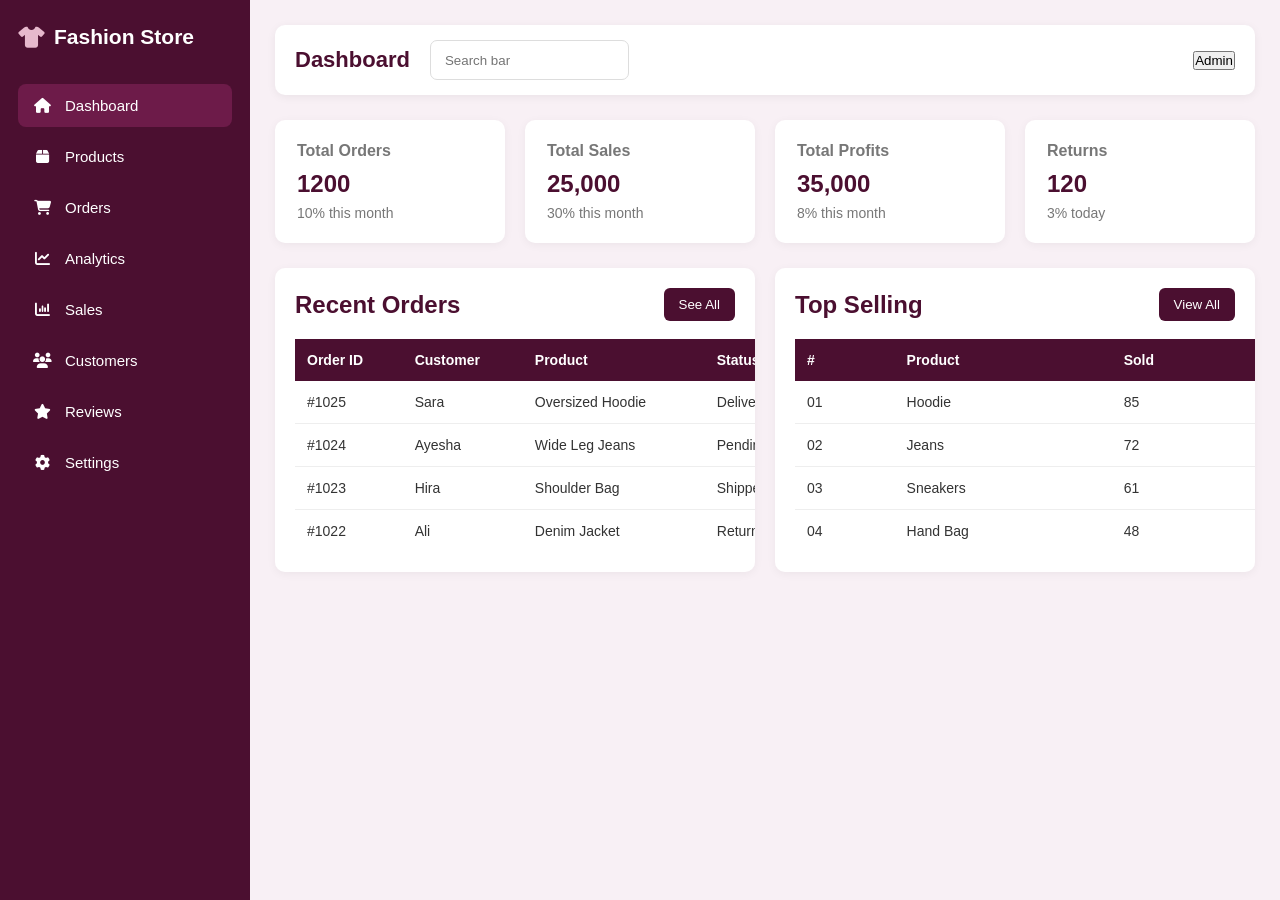
==== commit b0294445: "Update admin panel CSS" ====
--- a/index.html
+++ b/index.html
@@ -1,241 +1,293 @@
 <!DOCTYPE html>
+
 <html lang="en">
+
 <head>
     <meta charset="UTF-8">
     <meta name="viewport" content="width=device-width, initial-scale=1.0">
-    <title>Document</title>
-    <link rel="stylesheet" href="style.css">
-
-    <link rel="stylesheet"
-        href="https://cdnjs.cloudflare.com/ajax/libs/font-awesome/6.5.0/css/all.min.css">
+
+<title>Dashboard</title>
+
+<!-- Main CSS -->
+<link rel="stylesheet" href="style.css">
+
+<!-- Font Awesome -->
+<link rel="stylesheet"
+    href="https://cdnjs.cloudflare.com/ajax/libs/font-awesome/6.5.0/css/all.min.css">
+
 </head>
-<body>  
-    <input type="checkbox" id="menu-toggle">
-
-    <label for="menu-toggle" class="hamburger">
-      <i class="fa-solid fa-bars"></i>
-    </label>
-
-    
-    <div class="sidebar">
-
-
-        <h1>
-            <i class="fa-solid fa-shirt"></i>
-            Fashion Store
-        </h1>
-
-        <ul>
-
-            <li>
-                <a href="index.html">
-                    <i class="fa-solid fa-house"></i>
-                    Dashboard
-                </a>
-            </li>
-
-            <li>
-                <a href="products.html">
-                    <i class="fa-solid fa-box"></i>
-                    Products
-                </a>
-            </li>
-
-            <li>
-                <a href="orders.html">
-                    <i class="fa-solid fa-cart-shopping"></i>
-                    Orders
-                </a>
-            </li>
-
-            <li>
-                <a href="analytics.html">
-                    <i class="fa-solid fa-chart-line"></i>
-                    Analytics
-                </a>
-            </li>
-
-            <li>
-                <a href="sales.html">
-                    <i class="fa-solid fa-chart-column"></i>
-                    Sales
-                </a>
-            </li>
-
-            <li>
-                <a href="customers.html">
-                    <i class="fa-solid fa-users"></i>
-                    Customers
-                </a>
-            </li>
-
-            <li>
-                <a href="reviews.html">
-                    <i class="fa-solid fa-star"></i>
-                    Reviews
-                </a>
-            </li>
-
-            <li>
-                <a href="settings.html">
-                    <i class="fa-solid fa-gear"></i>
-                    Settings
-                </a>
-            </li>
-
-        </ul>
-
-    </div>
-
-    
-    <div class="main">
-
-
-        <div class="navbar">
+
+<body>
+
+<!-- =========================================
+     HAMBURGER BUTTON
+========================================== -->
+
+<button class="menu-btn" id="menuBtn" type="button">
+    <i class="fa-solid fa-bars"></i>
+</button>
+
+
+<!-- =========================================
+     SIDEBAR
+========================================== -->
+
+<aside class="sidebar" id="sidebar">
+
+    <!-- CLOSE BUTTON -->
+    <button class="close-btn" id="closeBtn" type="button">
+        <i class="fa-solid fa-xmark"></i>
+    </button>
+
+
+    <!-- STORE NAME -->
+    <h1>
+        <i class="fa-solid fa-shirt"></i>
+        Fashion Store
+    </h1>
+
+
+    <!-- NAVIGATION -->
+    <ul>
+
+        <li>
+            <a href="admin.html" class="active">
+                <i class="fa-solid fa-house"></i>
+                <span>Dashboard</span>
+            </a>
+        </li>
+
+        <li>
+            <a href="products.html">
+                <i class="fa-solid fa-box"></i>
+                <span>Products</span>
+            </a>
+        </li>
+
+        <li>
+            <a href="orders.html">
+                <i class="fa-solid fa-cart-shopping"></i>
+                <span>Orders</span>
+            </a>
+        </li>
+
+        <li>
+            <a href="analytics.html">
+                <i class="fa-solid fa-chart-line"></i>
+                <span>Analytics</span>
+            </a>
+        </li>
+
+        <li>
+            <a href="sales.html">
+                <i class="fa-solid fa-chart-column"></i>
+                <span>Sales</span>
+            </a>
+        </li>
+
+        <li>
+            <a href="customers.html">
+                <i class="fa-solid fa-users"></i>
+                <span>Customers</span>
+            </a>
+        </li>
+
+        <li>
+            <a href="reviews.html">
+                <i class="fa-solid fa-star"></i>
+                <span>Reviews</span>
+            </a>
+        </li>
+
+        <li>
+            <a href="settings.html">
+                <i class="fa-solid fa-gear"></i>
+                <span>Settings</span>
+            </a>
+        </li>
+
+    </ul>
+
+</aside>
+
+
+<!-- =========================================
+     MAIN CONTENT
+========================================== -->
+
+<main class="main">
+
+
+    <!-- NAVBAR -->
+    <nav class="navbar">
+
+        <div class="navbar-left">
             <h2>Dashboard</h2>
-
-            <input type="text" placeholder="Search bar  ">
-
-            <button>Admin</button>
-
-        </div>
-
-<div class="cards">
-
-    <div class="card">
-        <h4>Total Orders</h4>
-        <h2>1200</h2>
-        <p>10% this month</p>
-    </div>
-
-    <div class="card">
-        <h4>Total Sales</h4>
-        <h2>25,000</h2>
-        <p>30% this month</p>
-    </div>
-
-    <div class="card">
-        <h4>Total Profits</h4>
-        <h2>35,000</h2>
-        <p>8% this month</p>
-    </div>
-
-    <div class="card">
-        <h4>Returns</h4>
-        <h2>120</h2>
-        <p>3% today</p>
-    </div>
-
-</div> 
-
-<div class="content">
-
-
-    <div class="orders">
-
-        <div class="section-title">
-            <h2>Recent Orders</h2>
-            <button>See All</button>
-        </div>
-
-        <table>
-
-            <tr>
-                <th>Order ID</th>
-                <th>Customer</th>
-                <th>Product</th>
-                <th>Status</th>
-                <th>Price</th>
-            </tr>
-
-            <tr>
-                <td>#1025</td>
-                <td>Sara</td>
-                <td>Oversized Hoodie</td>
-                <td>Delivered</td>
-                <td>$120</td>
-            </tr>
-
-            <tr>
-                <td>#1024</td>
-                <td>Ayesha</td>
-                <td>Wide Leg Jeans</td>
-                <td>Pending</td>
-                <td>$95</td>
-            </tr>
-
-            <tr>
-                <td>#1023</td>
-                <td>Hira</td>
-                <td>Shoulder Bag</td>
-                <td>Shipped</td>
-                <td>$80</td>
-            </tr>
-
-            <tr>
-                <td>#1022</td>
-                <td>Ali</td>
-                <td>Denim Jacket</td>
-                <td>Returned</td>
-                <td>$110</td>
-            </tr>
-
-        </table>
-
-    </div>
-
-
-
-    <div class="products">
-
-        <div class="section-title">
-            <h2>Top Selling</h2>
-            <button>View All</button>
-        </div>
-
-        <table>
-
-            <tr>
-                <th>#</th>
-                <th>Product</th>
-                <th>Sold</th>
-                <th>Price</th>
-            </tr>
-
-            <tr>
-                <td>01</td>
-                <td>Hoodie</td>
-                <td>85</td>
-                <td>$120</td>
-            </tr>
-
-            <tr>
-                <td>02</td>
-                <td>Jeans</td>
-                <td>72</td>
-                <td>$95</td>
-            </tr>
-
-            <tr>
-                <td>03</td>
-                <td>Sneakers</td>
-                <td>61</td>
-                <td>$150</td>
-            </tr>
-
-            <tr>
-                <td>04</td>
-                <td>Hand Bag</td>
-                <td>48</td>
-                <td>$80</td>
-            </tr>
-
-        </table>
-
-    </div>
-
-</div>
-
-    
+        </div>
+
+        <div class="navbar-center">
+            <input type="text" placeholder="Search bar">
+        </div>
+
+        <div class="navbar-right">
+            <button type="button">Admin</button>
+        </div>
+
+    </nav>
+
+
+    <!-- =========================================
+         DASHBOARD CARDS
+    ========================================== -->
+
+    <section class="cards">
+
+        <div class="card">
+            <h4>Total Orders</h4>
+            <h2>1200</h2>
+            <p>10% this month</p>
+        </div>
+
+        <div class="card">
+            <h4>Total Sales</h4>
+            <h2>25,000</h2>
+            <p>30% this month</p>
+        </div>
+
+        <div class="card">
+            <h4>Total Profits</h4>
+            <h2>35,000</h2>
+            <p>8% this month</p>
+        </div>
+
+        <div class="card">
+            <h4>Returns</h4>
+            <h2>120</h2>
+            <p>3% today</p>
+        </div>
+
+    </section>
+
+
+    <!-- =========================================
+         CONTENT
+    ========================================== -->
+
+    <section class="content">
+
+
+        <!-- RECENT ORDERS -->
+        <div class="orders">
+
+            <div class="section-title">
+                <h2>Recent Orders</h2>
+                <button type="button">See All</button>
+            </div>
+
+            <table>
+
+                <tr>
+                    <th>Order ID</th>
+                    <th>Customer</th>
+                    <th>Product</th>
+                    <th>Status</th>
+                    <th>Price</th>
+                </tr>
+
+                <tr>
+                    <td>#1025</td>
+                    <td>Sara</td>
+                    <td>Oversized Hoodie</td>
+                    <td>Delivered</td>
+                    <td>$120</td>
+                </tr>
+
+                <tr>
+                    <td>#1024</td>
+                    <td>Ayesha</td>
+                    <td>Wide Leg Jeans</td>
+                    <td>Pending</td>
+                    <td>$95</td>
+                </tr>
+
+                <tr>
+                    <td>#1023</td>
+                    <td>Hira</td>
+                    <td>Shoulder Bag</td>
+                    <td>Shipped</td>
+                    <td>$80</td>
+                </tr>
+
+                <tr>
+                    <td>#1022</td>
+                    <td>Ali</td>
+                    <td>Denim Jacket</td>
+                    <td>Returned</td>
+                    <td>$110</td>
+                </tr>
+
+            </table>
+
+        </div>
+
+
+        <!-- TOP SELLING PRODUCTS -->
+        <div class="products">
+
+            <div class="section-title">
+                <h2>Top Selling</h2>
+                <button type="button">View All</button>
+            </div>
+
+            <table>
+
+                <tr>
+                    <th>#</th>
+                    <th>Product</th>
+                    <th>Sold</th>
+                    <th>Price</th>
+                </tr>
+
+                <tr>
+                    <td>01</td>
+                    <td>Hoodie</td>
+                    <td>85</td>
+                    <td>$120</td>
+                </tr>
+
+                <tr>
+                    <td>02</td>
+                    <td>Jeans</td>
+                    <td>72</td>
+                    <td>$95</td>
+                </tr>
+
+                <tr>
+                    <td>03</td>
+                    <td>Sneakers</td>
+                    <td>61</td>
+                    <td>$150</td>
+                </tr>
+
+                <tr>
+                    <td>04</td>
+                    <td>Hand Bag</td>
+                    <td>48</td>
+                    <td>$80</td>
+                </tr>
+
+            </table>
+
+        </div>
+
+    </section>
+
+</main>
+
+
+<!-- JAVASCRIPT -->
+<script src="script.js"></script>
+
 </body>
-</html>+
+</html>
--- a/style.css
+++ b/style.css
@@ -1,3 +1,7 @@
+/* =========================================================
+   RESET
+========================================================= */
+
 * {
     margin: 0;
     padding: 0;
@@ -19,30 +23,52 @@
 }
 
 
-
-body {
-    display: flex;
-    align-items: flex-start;
-}
+/* =========================================================
+   SIDEBAR
+========================================================= */
 
 .sidebar {
     width: 250px;
+    min-width: 250px;
     min-height: 100vh;
+
     background-color: #4b0f30;
     color: white;
+
     padding: 25px 18px;
-    flex-shrink: 0;
-}
+
+    position: fixed;
+    top: 0;
+    left: 0;
+    bottom: 0;
+
+    z-index: 1000;
+
+    overflow-y: auto;
+
+    transition: left 0.3s ease;
+}
+
+
+/* STORE NAME */
 
 .sidebar h1 {
-    font-size: 22px;
+    font-size: 21px;
     margin-bottom: 35px;
+
+    display: flex;
+    align-items: center;
+    gap: 10px;
+
     white-space: nowrap;
 }
 
 .sidebar h1 i {
-    margin-right: 8px;
-}
+    color: #e6b8cc;
+}
+
+
+/* SIDEBAR UL */
 
 .sidebar ul {
     list-style: none;
@@ -50,46 +76,93 @@
     margin: 0;
 }
 
+
+/* SIDEBAR LI */
+
 .sidebar li {
     margin-bottom: 8px;
 }
 
+
+/* SIDEBAR LINKS */
+
 .sidebar a {
-    display: flex;
-    align-items: center;
-    gap: 12px;
-
-    width: 100%;
+    text-decoration: none;
+    color: white;
+
+    display: flex;
+    align-items: center;
+
+    gap: 13px;
+
     padding: 13px 14px;
 
-    color: white;
-    text-decoration: none;
-
     border-radius: 8px;
 
     font-size: 15px;
 
-    transition: background-color 0.2s ease;
-
-    white-space: nowrap;
-}
+    transition: 0.2s ease;
+}
+
+
+/* ICON */
 
 .sidebar a i {
     width: 20px;
-    min-width: 20px;
     text-align: center;
-    flex-shrink: 0;
-}
+}
+
+
+/* HOVER */
 
 .sidebar a:hover {
-    background-color: #64153f;
-}
+    background-color: #6d1b49;
+}
+
+
+/* ACTIVE */
 
 .sidebar a.active {
-    background-color: #64153f;
-}
-
-
+    background-color: #6d1b49;
+}
+
+
+/* =========================================================
+   CLOSE BUTTON
+========================================================= */
+
+.close-btn {
+    display: none;
+
+    position: absolute;
+
+    top: 15px;
+    right: 15px;
+
+    width: 35px;
+    height: 35px;
+
+    border: none;
+    border-radius: 7px;
+
+    background-color: transparent;
+    color: white;
+
+    font-size: 20px;
+
+    cursor: pointer;
+
+    z-index: 1005;
+}
+
+.close-btn:hover {
+    background-color: #6d1b49;
+}
+
+
+/* =========================================================
+   HAMBURGER - OLD HTML
+========================================================= */
 
 #menu-toggle {
     display: none;
@@ -99,226 +172,356 @@
     display: none;
 
     position: fixed;
-    top: 15px;
-    left: 15px;
-
+
+    top: 18px;
+    left: 18px;
+
+    width: 44px;
+    height: 44px;
+
+    background-color: #4b0f30;
+    color: white;
+
+    border-radius: 8px;
+
+    align-items: center;
+    justify-content: center;
+
+    font-size: 21px;
+
+    cursor: pointer;
+
+    z-index: 2000;
+}
+
+
+/* =========================================================
+   HAMBURGER - NEW HTML
+========================================================= */
+
+.menu-btn {
+    display: none;
+
+    position: fixed;
+
+    top: 18px;
+    left: 18px;
+
+    width: 44px;
+    height: 44px;
+
+    border: none;
+    border-radius: 8px;
+
+    background-color: #4b0f30;
+    color: white;
+
+    font-size: 21px;
+
+    cursor: pointer;
+
+    z-index: 2000;
+}
+
+.menu-btn:hover {
+    background-color: #6d1b49;
+}
+
+
+/* =========================================================
+   MAIN
+========================================================= */
+
+.main {
+    width: calc(100% - 250px);
+
+    min-height: 100vh;
+
+    margin-left: 250px;
+
+    padding: 25px;
+}
+
+
+/* =========================================================
+   PAGE
+========================================================= */
+
+.page {
+    width: 100%;
+    padding: 25px;
+}
+
+
+/* For pages where .page is the main wrapper */
+
+main.page {
+    width: calc(100% - 250px);
+    margin-left: 250px;
+    min-height: 100vh;
+}
+
+
+/* =========================================================
+   NAVBAR
+========================================================= */
+
+.navbar {
+    width: 100%;
+
+    min-height: 70px;
+
+    background-color: white;
+
+    border-radius: 10px;
+
+    padding: 15px 20px;
+
+    display: flex;
+    align-items: center;
+
+    gap: 20px;
+
+    box-shadow: 0 2px 10px rgba(0, 0, 0, 0.06);
+
+    margin-bottom: 25px;
+}
+
+
+/* NAVBAR HEADING */
+
+.navbar h2 {
+    color: #4b0f30;
+    font-size: 22px;
+}
+
+
+/* SEARCH */
+
+.navbar input {
+    flex: 1;
+
+    max-width: 450px;
+
+    height: 40px;
+
+    border: 1px solid #ddd;
+
+    border-radius: 7px;
+
+    padding: 0 14px;
+
+    outline: none;
+}
+
+.navbar input:focus {
+    border-color: #6d1b49;
+}
+
+
+/* ADMIN BUTTON */
+
+.navbar > button {
+    border: none;
+
+    background-color: #4b0f30;
+
+    color: white;
+
+    padding: 10px 18px;
+
+    border-radius: 7px;
+
+    cursor: pointer;
+}
+
+
+/* NEW NAVBAR */
+
+.navbar-left {
+    display: flex;
+    align-items: center;
+}
+
+.navbar-right {
+    margin-left: auto;
+
+    display: flex;
+    align-items: center;
+
+    gap: 20px;
+}
+
+.navbar-right > i {
+    color: #4b0f30;
+    font-size: 18px;
+}
+
+.admin-info {
+    display: flex;
+    align-items: center;
+    gap: 8px;
+}
+
+
+/* =========================================================
+   HEADINGS
+========================================================= */
+
+.page h1,
+.page-header h1 {
+    color: #4b0f30;
+    margin-bottom: 8px;
+}
+
+.subtitle {
+    color: #777;
+    margin-bottom: 25px;
+}
+
+
+/* =========================================================
+   CARDS
+========================================================= */
+
+.cards {
+    width: 100%;
+
+    display: grid;
+
+    grid-template-columns: repeat(4, 1fr);
+
+    gap: 20px;
+
+    margin-bottom: 25px;
+}
+
+
+.card {
+    background-color: white;
+
+    padding: 22px;
+
+    border-radius: 10px;
+
+    box-shadow: 0 2px 10px rgba(0, 0, 0, 0.05);
+}
+
+.card h4 {
+    color: #777;
+    margin-bottom: 10px;
+}
+
+.card h2 {
+    color: #4b0f30;
+    margin-bottom: 7px;
+}
+
+.card p {
+    color: #777;
+    font-size: 14px;
+}
+
+
+/* =========================================================
+   STATS
+========================================================= */
+
+.stats {
+    display: grid;
+
+    grid-template-columns: repeat(4, 1fr);
+
+    gap: 20px;
+
+    margin-bottom: 30px;
+}
+
+.box {
+    background-color: white;
+
+    padding: 22px;
+
+    border-radius: 10px;
+
+    box-shadow: 0 2px 10px rgba(0, 0, 0, 0.05);
+
+    min-width: 0;
+}
+
+.box h3 {
+    color: #555;
+    font-size: 16px;
+    margin-bottom: 8px;
+}
+
+.box h2 {
+    color: #4b0f30;
+    margin-bottom: 7px;
+}
+
+.box p {
+    color: #777;
+    font-size: 14px;
+}
+
+.box-icon {
     width: 42px;
     height: 42px;
 
-    background-color: #4b0f30;
-    color: white;
+    display: flex;
+    align-items: center;
+    justify-content: center;
+
+    background-color: #f3dce8;
+
+    color: #4b0f30;
 
     border-radius: 8px;
 
-    align-items: center;
-    justify-content: center;
-
-    cursor: pointer;
-
-    z-index: 1000;
-}
-
-.hamburger i {
-    font-size: 20px;
-}
-
-
-
-.main {
-    flex: 1;
-    min-width: 0;
-    min-height: 100vh;
+    margin-bottom: 12px;
+}
+
+
+/* =========================================================
+   CONTENT
+========================================================= */
+
+.content {
+    width: 100%;
+
+    display: grid;
+
+    grid-template-columns: 1fr 1fr;
+
+    gap: 20px;
+}
+
+
+/* =========================================================
+   ORDERS / PRODUCTS BOX
+========================================================= */
+
+.orders,
+.products,
+.section,
+.product-table,
+.orders-table {
+    background-color: white;
+
+    border-radius: 10px;
 
     padding: 20px;
 
-    background-color: #f8f0f5;
-}
-
-
-.navbar {
-    width: 100%;
-    min-height: 70px;
-
-    background-color: white;
-
-    padding: 15px 22px;
-
-    display: grid;
-
-    grid-template-columns:
-        auto
-        minmax(150px, 1fr)
-        auto;
-
-    align-items: center;
-
-    gap: 20px;
-
-    border-radius: 10px;
-
-    margin-bottom: 25px;
-
-    min-width: 0;
-}
-
-.navbar h2 {
-    font-size: 22px;
-    color: #333;
-
-    white-space: nowrap;
-}
-
-.navbar input {
-    width: 100%;
-    min-width: 0;
-
-    padding: 11px 14px;
-
-    border: 1px solid #ddd;
-
-    border-radius: 7px;
-
-    outline: none;
-
-    font-size: 14px;
-}
-
-.navbar input:focus {
-    border-color: #4b0f30;
-}
-
-.navbar button {
-    border: none;
-
-    background-color: #4b0f30;
-    color: white;
-
-    padding: 11px 18px;
-
-    border-radius: 7px;
-
-    font-size: 14px;
-
-    cursor: pointer;
-
-    white-space: nowrap;
-}
-
-
-.navbar-left {
-    min-width: 0;
-}
-
-.navbar-right {
-    display: flex;
-    align-items: center;
-
-    gap: 18px;
-
-    white-space: nowrap;
-}
-
-.navbar-right > i {
-    color: #4b0f30;
-    font-size: 17px;
-}
-
-.admin-info {
-    display: flex;
-    align-items: center;
-
-    gap: 8px;
-
-    color: #4b0f30;
-
-    font-weight: bold;
-
-    white-space: nowrap;
-}
-
-.admin-info i {
-    font-size: 17px;
-}
-
-
-.cards {
-    display: grid;
-
-    grid-template-columns: repeat(4, 1fr);
-
-    gap: 20px;
-
-    margin-bottom: 25px;
-}
-
-.card {
-    background-color: white;
-
-    padding: 22px;
-
-    border-radius: 10px;
-
-    min-width: 0;
-
-    box-shadow: 0 2px 8px rgba(0, 0, 0, 0.05);
-}
-
-.card h4 {
-    color: #777;
-
-    font-size: 14px;
-
-    margin-bottom: 10px;
-
-    white-space: nowrap;
-}
-
-.card h2 {
-    font-size: 26px;
-
-    color: #4b0f30;
-
-    margin-bottom: 8px;
-}
-
-.card p {
-    color: #777;
-
-    font-size: 13px;
-
-    white-space: nowrap;
-}
-
-
-
-.content {
-    display: grid;
-
-    grid-template-columns: 1fr 1fr;
-
-    gap: 20px;
-
-    width: 100%;
-
-    min-width: 0;
-}
-
-.orders,
-.products {
-    background-color: white;
-
-    padding: 20px;
-
-    border-radius: 10px;
-
-    min-width: 0;
+    box-shadow: 0 2px 10px rgba(0, 0, 0, 0.05);
 
     overflow-x: auto;
-    overflow-y: hidden;
-}
-
-
-
+}
+
+
+/* =========================================================
+   SECTION TITLE
+========================================================= */
 
 .section-title {
     display: flex;
@@ -327,216 +530,350 @@
 
     justify-content: space-between;
 
-    gap: 15px;
-
     margin-bottom: 18px;
 }
 
-.section-title h2 {
-    font-size: 18px;
-
-    white-space: nowrap;
-}
-
-.section-title button {
-    border: none;
-
-    background-color: #4b0f30;
-
-    color: white;
-
-    padding: 9px 13px;
-
-    border-radius: 6px;
-
-    cursor: pointer;
-
-    white-space: nowrap;
-}
-
-
+.section-title h2,
+.section h2 {
+    color: #4b0f30;
+}
+
+
+/* =========================================================
+   TABLE
+========================================================= */
 
 table {
     width: 100%;
 
     border-collapse: collapse;
 
-    background-color: white;
+    min-width: 600px;
+}
+
+th {
+    background-color: #4b0f30;
+
+    color: white;
+
+    text-align: left;
+
+    padding: 13px 12px;
 
     font-size: 14px;
-
-    min-width: 650px;
-}
-
-th {
-    background-color: #f4e8ef;
-
-    color: #4b0f30;
-
-    font-weight: bold;
-
-    text-align: left;
-
-    padding: 13px 14px;
-
-    white-space: nowrap;
 }
 
 td {
-    padding: 13px 14px;
+    padding: 13px 12px;
 
     border-bottom: 1px solid #eee;
 
-    white-space: nowrap;
+    font-size: 14px;
 }
 
 tr:last-child td {
     border-bottom: none;
 }
 
-table tr:hover {
-    background-color: #faf6f8;
-}
-
-
-
-.orders-table {
-    width: 100%;
-
+
+/* =========================================================
+   GENERAL BUTTONS
+========================================================= */
+
+button {
+    font-family: inherit;
+}
+
+.section-title button,
+.product-heading button,
+.export-btn,
+.view-btn,
+.add-btn {
+    border: none;
+
+    background-color: #4b0f30;
+
+    color: white;
+
+    padding: 9px 15px;
+
+    border-radius: 6px;
+
+    cursor: pointer;
+}
+
+.section-title button:hover,
+.product-heading button:hover,
+.export-btn:hover,
+.view-btn:hover,
+.add-btn:hover {
+    background-color: #6d1b49;
+}
+
+
+/* =========================================================
+   PRODUCTS PAGE
+========================================================= */
+
+.product-heading {
+    display: flex;
+
+    align-items: center;
+
+    justify-content: space-between;
+
+    margin-bottom: 20px;
+}
+
+.product-heading h2 {
+    color: #4b0f30;
+}
+
+.filters {
     background-color: white;
 
+    padding: 18px;
+
     border-radius: 10px;
 
-    padding: 15px;
-
-    min-width: 0;
-
-    overflow-x: auto;
-    overflow-y: hidden;
-}
-
-.orders-table table {
-    width: 100%;
-    min-width: 850px;
-}
-
-
-
-.product-table {
-    width: 100%;
-
+    margin-bottom: 20px;
+
+    display: flex;
+
+    gap: 15px;
+}
+
+.filters input,
+.filters select {
+    height: 40px;
+
+    border: 1px solid #ddd;
+
+    border-radius: 7px;
+
+    padding: 0 12px;
+
+    outline: none;
+}
+
+.filters input {
+    flex: 1;
+}
+
+
+/* EDIT / DELETE */
+
+.edit,
+.delete {
+    border: none;
+
+    padding: 7px 11px;
+
+    border-radius: 5px;
+
+    cursor: pointer;
+
+    margin-right: 5px;
+}
+
+.edit {
+    background-color: #eee;
+
+    color: #4b0f30;
+}
+
+.delete {
+    background-color: #f5e1e8;
+
+    color: #8b1e45;
+}
+
+
+/* =========================================================
+   ORDERS PAGE
+========================================================= */
+
+.orders-heading {
+    display: flex;
+
+    justify-content: space-between;
+
+    align-items: center;
+
+    margin-bottom: 20px;
+}
+
+.orders-heading h2 {
+    color: #4b0f30;
+}
+
+.orders-heading p {
+    color: #777;
+}
+
+
+.order-cards {
+    display: grid;
+
+    grid-template-columns: repeat(4, 1fr);
+
+    gap: 20px;
+
+    margin-bottom: 20px;
+}
+
+.order-card {
     background-color: white;
 
-    padding: 15px;
+    padding: 20px;
 
     border-radius: 10px;
 
-    min-width: 0;
-
-    overflow-x: auto;
-    overflow-y: hidden;
-}
-
-.product-table table {
-    width: 100%;
-    min-width: 650px;
-}
-
+    display: flex;
+
+    align-items: center;
+
+    gap: 15px;
+
+    box-shadow: 0 2px 10px rgba(0, 0, 0, 0.05);
+}
+
+.order-icon {
+    width: 45px;
+    height: 45px;
+
+    background-color: #f3dce8;
+
+    color: #4b0f30;
+
+    border-radius: 8px;
+
+    display: flex;
+
+    align-items: center;
+    justify-content: center;
+}
+
+.order-card p {
+    color: #777;
+
+    font-size: 14px;
+
+    margin-bottom: 5px;
+}
+
+.order-card h2 {
+    color: #4b0f30;
+
+    margin-bottom: 4px;
+}
+
+.order-card span {
+    color: #777;
+
+    font-size: 12px;
+}
+
+
+/* ORDER FILTER */
+
+.order-filter {
+    background-color: white;
+
+    padding: 18px;
+
+    border-radius: 10px;
+
+    display: flex;
+
+    gap: 15px;
+
+    margin-bottom: 20px;
+}
+
+.order-filter input,
+.order-filter select {
+    height: 40px;
+
+    border: 1px solid #ddd;
+
+    border-radius: 7px;
+
+    padding: 0 12px;
+
+    outline: none;
+}
+
+.order-filter input {
+    flex: 1;
+}
+
+
+/* =========================================================
+   STATUS BADGES
+========================================================= */
 
 .paid,
 .delivered,
+.shipped,
 .pending,
-.shipped,
+.pending-payment,
 .cancelled,
-.pending-payment,
 .active,
 .inactive {
     display: inline-block;
 
     padding: 5px 9px;
 
-    border-radius: 5px;
+    border-radius: 20px;
 
     font-size: 12px;
-
-    white-space: nowrap;
-}
-
-.paid {
-    background-color: #e7f7ed;
-    color: #168344;
-}
-
+}
+
+.paid,
 .delivered,
 .active {
-    background-color: #e7f7ed;
-    color: #168344;
-}
-
-.pending {
-    background-color: #fff4d6;
-    color: #9a7000;
+    background-color: #e5f5eb;
+
+    color: #237a45;
 }
 
 .shipped {
-    background-color: #e7f0ff;
-    color: #2865b8;
+    background-color: #e7effa;
+
+    color: #37689c;
+}
+
+.pending,
+.pending-payment {
+    background-color: #fff1d8;
+
+    color: #9a6915;
 }
 
 .cancelled,
 .inactive {
-    background-color: #fde8e8;
-    color: #b42318;
-}
-
-.pending-payment {
-    background-color: #fff4d6;
-    color: #9a7000;
-}
-
-
-/* =========================================
-   VIEW BUTTON
-========================================= */
-
-.view-btn {
-    background-color: #4b0f30;
-
-    color: white;
-
-    border: none;
-
-    padding: 7px 12px;
-
-    border-radius: 5px;
-
-    cursor: pointer;
-
-    white-space: nowrap;
-} 
-
-.edit {
-    background-color: #6f2c5f;
-    color: white;
-    border: none;
-    padding: 6px 10px;
-    border-radius: 5px;
-}
-
-.delete {
-    background-color: #b83250;
-    color: white;
-    border: none;
-    padding: 6px 10px;
-    border-radius: 5px;
-}
-
-
-/* =========================================
-   ORDERS PAGE
-========================================= */
-
-.orders-heading {
+    background-color: #f8e3e8;
+
+    color: #9b3150;
+}
+
+
+/* =========================================================
+   REVIEWS
+========================================================= */
+
+.review {
+    padding: 20px 0;
+
+    border-bottom: 1px solid #eee;
+}
+
+.review:last-child {
+    border-bottom: none;
+}
+
+.review-top {
     display: flex;
 
     align-items: center;
@@ -545,642 +882,229 @@
 
     gap: 20px;
 
-    margin-bottom: 20px;
-}
-
-.orders-heading h2 {
-    color: #333;
-
-    margin-bottom: 6px;
-}
-
-.orders-heading p {
+    margin-bottom: 10px;
+}
+
+.review h3 {
+    color: #4b0f30;
+
+    margin-bottom: 4px;
+}
+
+.review small {
     color: #777;
-
-    font-size: 14px;
-}
-
-.export-btn {
-    background-color: #4b0f30;
-
-    color: white;
-
-    border: none;
-
-    padding: 11px 17px;
-
-    border-radius: 7px;
-
-    cursor: pointer;
-
-    white-space: nowrap;
-}
-
-
-.order-cards {
-    display: grid;
-
-    grid-template-columns: repeat(4, 1fr);
-
-    gap: 18px;
-
-    margin-bottom: 25px;
-}
-
-.order-card {
-    background-color: white;
-
-    padding: 20px;
-
-    border-radius: 10px;
-
-    display: flex;
-
-    align-items: center;
-
-    gap: 15px;
-
-    min-width: 0;
-}
-
-.order-icon {
-    width: 45px;
-    height: 45px;
-
-    flex-shrink: 0;
-
-    background-color: #f4e8ef;
-
-    color: #4b0f30;
-
-    border-radius: 50%;
-
-    display: flex;
-
-    align-items: center;
-
-    justify-content: center;
-}
-
-.order-card p {
-    color: #777;
-
-    font-size: 13px;
-
-    margin-bottom: 5px;
-}
-
-.order-card h2 {
-    color: #4b0f30;
-
-    margin-bottom: 5px;
-}
-
-.order-card span {
-    color: #777;
-
-    font-size: 12px;
-
-    white-space: nowrap;
-}
-
-
-.order-filter {
-    background-color: white;
-
-    padding: 15px;
-
-    border-radius: 10px;
-
-    display: flex;
-
-    gap: 12px;
-
-    margin-bottom: 20px;
-}
-
-.order-filter input,
-.order-filter select {
-    padding: 11px 12px;
-
-    border: 1px solid #ddd;
-
-    border-radius: 7px;
-
-    outline: none;
-
-    font-size: 14px;
-}
-
-.order-filter input {
-    flex: 1;
-
-    min-width: 0;
-}
-
-.order-filter select {
-    width: 180px;
-}
-
-
-
-.product-heading {
-    display: flex;
-
-    align-items: center;
-
-    justify-content: space-between;
-
-    gap: 20px;
-
-    margin-bottom: 20px;
-}
-
-.product-heading h2 {
-    font-size: 22px;
-
-    white-space: nowrap;
-}
-
-.add-btn {
-    background-color: #4b0f30;
-
-    color: white;
-
-    border: none;
-
-    padding: 11px 16px;
-
-    border-radius: 7px;
-
-    cursor: pointer;
-
-    white-space: nowrap;
-}
-
-
-.filters {
-    display: flex;
-
-    gap: 12px;
-
-    margin-bottom: 20px;
-}
-
-.filters input,
-.filters select {
-    padding: 11px 13px;
-
-    border: 1px solid #ddd;
-
-    border-radius: 7px;
-
-    outline: none;
-
-    font-size: 14px;
-}
-
-.filters input {
-    flex: 1;
-
-    min-width: 0;
-}
-
-.filters select {
-    width: 200px;
-}
-
-
-
-.page {
-    flex: 1;
-
-    min-width: 0;
-
-    padding: 25px;
-
-    background-color: #f8f0f5;
-}
-
-.page h1 {
-    color: #333;
-}
-
-.subtitle {
-    color: #777;
-
-    margin-top: 7px;
-
-    margin-bottom: 25px;
-
-    font-size: 14px;
-}
-
-
-
-.stats {
-    display: grid;
-
-    grid-template-columns: repeat(4, 1fr);
-
-    gap: 20px;
-
-    margin-bottom: 25px;
-}
-
-.box {
-    background-color: white;
-
-    padding: 22px;
-
-    border-radius: 10px;
-
-    min-width: 0;
-
-    box-shadow: 0 2px 8px rgba(0, 0, 0, 0.04);
-}
-
-.box h3 {
-    font-size: 14px;
-
-    color: #777;
-
-    margin-bottom: 10px;
-
-    white-space: nowrap;
-}
-
-.box h2 {
-    color: #4b0f30;
-
-    margin-bottom: 7px;
-}
-
-.box p {
-    color: #777;
-
-    font-size: 13px;
-}
-
-
-.section {
-    width: 100%;
-
-    background-color: white;
-
-    padding: 22px;
-
-    border-radius: 10px;
-
-    margin-bottom: 25px;
-
-    min-width: 0;
-}
-
-.section > h2,
-.section-header h2 {
-    font-size: 20px;
-
-    margin-bottom: 20px;
-
-    white-space: nowrap;
-}
-
-
-
-.section:has(table) {
-    overflow-x: auto;
-    overflow-y: hidden;
-}
-
-.section:has(table) table {
-    min-width: 650px;
-}
-
-
-
-.page-header {
-    margin-bottom: 25px;
-}
-
-.page-header h1 {
-    margin-bottom: 7px;
-}
-
-.review {
-    border: 1px solid #eee;
-
-    border-radius: 8px;
-
-    padding: 18px;
-
-    margin-bottom: 15px;
-}
-
-.review:last-child {
-    margin-bottom: 0;
-}
-
-.review-top {
-    display: flex;
-
-    align-items: center;
-
-    justify-content: space-between;
-
-    gap: 15px;
-
-    margin-bottom: 12px;
-}
-
-.review-top h3 {
-    font-size: 16px;
-
-    margin-bottom: 5px;
-}
-
-.review-top small {
-    color: #777;
 }
 
 .stars {
-    color: #e5a400;
-
-    white-space: nowrap;
+    color: #d69a20;
+
+    letter-spacing: 2px;
 }
 
 .review-text {
     color: #555;
 
     line-height: 1.6;
-
-    font-size: 14px;
-}
-
-
-.box-icon {
-    width: 42px;
-    height: 42px;
-
-    background-color: #f4e8ef;
-
-    color: #4b0f30;
-
-    border-radius: 50%;
-
-    display: flex;
-
-    align-items: center;
-
-    justify-content: center;
-
-    margin-bottom: 12px;
-}
+}
+
+
+/* =========================================================
+   SETTINGS
+========================================================= */
 
 .settings-box {
-    width: 100%;
+    background-color: white;
+
+    padding: 25px;
+
+    border-radius: 10px;
+
+    margin-bottom: 25px;
+
+    box-shadow: 0 2px 10px rgba(0, 0, 0, 0.05);
 
     max-width: 800px;
-
-    background-color: white;
-
-    padding: 25px;
-
-    border-radius: 10px;
-
-    margin-bottom: 25px;
 }
 
 .settings-box h2 {
-    color: #333;
-
-    margin-bottom: 5px;
-}
-
-.settings-box label {
-    display: inline-block;
+    color: #4b0f30;
+
+    margin-bottom: 20px;
+}
+
+.setting-field {
+    margin-bottom: 18px;
+}
+
+.setting-field label {
+    display: block;
 
     margin-bottom: 7px;
 
-    font-weight: bold;
-
-    font-size: 14px;
+    font-weight: 600;
+
+    color: #444;
 }
 
 .settings-box input,
 .settings-box textarea {
     width: 100%;
 
+    border: 1px solid #ddd;
+
+    border-radius: 7px;
+
     padding: 11px 12px;
 
-    border: 1px solid #ddd;
-
-    border-radius: 7px;
-
     outline: none;
 
-    font-family: Arial, Helvetica, sans-serif;
+    font-family: inherit;
 
     font-size: 14px;
-}
-
-.settings-box textarea {
-    min-height: 100px;
-
-    resize: vertical;
 }
 
 .settings-box input:focus,
 .settings-box textarea:focus {
-    border-color: #4b0f30;
-}
-
-.settings-box button {
+    border-color: #6d1b49;
+}
+
+.settings-box textarea {
+    resize: vertical;
+}
+
+.save-btn {
+    border: none;
+
     background-color: #4b0f30;
 
     color: white;
 
-    border: none;
-
-    padding: 11px 17px;
+    padding: 11px 18px;
 
     border-radius: 7px;
 
     cursor: pointer;
 }
 
-
-/* HAMBURGER BUTTON */
-
-.menu-btn {
-    display: none;
-    background: none;
-    border: none;
-    font-size: 24px;
-    cursor: pointer;
-    color: #4b0f30;
-}
-
-/* CLOSE BUTTON */
-
-.close-btn {
-    display: none;
-    background: none;
-    border: none;
-    color: white;
-    font-size: 24px;
-    cursor: pointer;
-
-    position: absolute;
-    top: 15px;
-    right: 15px;
-}
-
-
-/* =========================================
+.save-btn:hover {
+    background-color: #6d1b49;
+}
+
+
+/* =========================================================
+   TABLE WRAPPERS
+========================================================= */
+
+.product-table,
+.orders-table,
+.section,
+.orders,
+.products {
+    overflow-x: auto;
+}
+
+
+/* =========================================================
    TABLET
-========================================= */
+========================================================= */
 
 @media (max-width: 1100px) {
 
-    .sidebar {
-        width: 220px;
-    }
-
     .cards,
+    .stats,
     .order-cards {
         grid-template-columns: repeat(2, 1fr);
     }
 
-    .stats {
-        grid-template-columns: repeat(2, 1fr);
-    }
-
     .content {
         grid-template-columns: 1fr;
     }
-}
-
-
-/* =========================================
+
+}
+
+
+/* =========================================================
    MOBILE
-========================================= */
+========================================================= */
 
 @media (max-width: 768px) {
+
+
+    /* BODY */
 
     body {
         display: block;
-
-        overflow-x: hidden;
-    }
-
-
-    /* HAMBURGER */
+    }
+
+
+    /* OLD HAMBURGER */
 
     .hamburger {
         display: flex;
     }
 
 
+    /* NEW HAMBURGER */
+
+    .menu-btn {
+        display: flex;
+
+        align-items: center;
+        justify-content: center;
+    }
+
+
     /* SIDEBAR */
 
     .sidebar {
-        position: fixed;
-
-        top: 0;
-        left: -260px;
+        left: -270px;
 
         width: 250px;
-        height: 100vh;
-
-        min-height: 100vh;
-
-        z-index: 999;
-
-        transition: left 0.3s ease;
-
-        overflow-y: auto;
-    }
+        min-width: 250px;
+
+        padding-top: 65px;
+    }
+
+
+    /* OPEN SIDEBAR - JS */
+
+    .sidebar.sidebar-open {
+        left: 0;
+    }
+
+
+    /* OPEN SIDEBAR - OLD CHECKBOX */
 
     #menu-toggle:checked ~ .sidebar {
         left: 0;
     }
 
-    /* HAMBURGER BUTTON */
-
-.menu-btn {
-    display: none;
-    background: none;
-    border: none;
-    font-size: 24px;
-    cursor: pointer;
-    color: #4b0f30;
-}
-
-
-/* CLOSE BUTTON */
-
-.close-btn {
-    display: none;
-    background: none;
-    border: none;
-    color: white;
-    font-size: 24px;
-    cursor: pointer;
-
-    position: absolute;
-    top: 15px;
-    right: 15px;
-}
-
-
-/* MOBILE */
-
-@media (max-width: 768px) {
-
-    .sidebar {
-        position: fixed;
-        top: 0;
-        left: -260px;
-
-        width: 250px;
-        height: 100vh;
-
-        z-index: 1000;
-
-        transition: left 0.3s ease;
-    }
-
-    /* OPEN SIDEBAR */
-
-    .sidebar.active {
-        left: 0;
-    }
-
-    /* SHOW HAMBURGER */
-
-    .menu-btn {
-        display: block;
-    }
-
-    /* SHOW CROSS */
+
+    /* CLOSE BUTTON */
 
     .close-btn {
-        display: block;
-    }
-
-}
+        display: flex;
+
+        align-items: center;
+        justify-content: center;
+    }
+
+
+    /* OLD HAMBURGER WHEN SIDEBAR OPEN */
+
+    #menu-toggle:checked + .hamburger {
+        display: none;
+    }
+
 
     /* MAIN */
 
     .main {
         width: 100%;
 
-        padding: 15px;
-
-        min-height: 100vh;
-
-        overflow-x: hidden;
+        margin-left: 0;
+
+        padding: 75px 15px 20px;
     }
 
 
@@ -1189,204 +1113,126 @@
     .page {
         width: 100%;
 
-        padding: 70px 15px 20px;
-
-        overflow-x: hidden;
+        padding: 75px 15px 20px;
+    }
+
+
+    /* MAIN PAGE */
+
+    main.page {
+        width: 100%;
+
+        margin-left: 0;
+
+        padding-top: 75px;
     }
 
 
     /* NAVBAR */
 
     .navbar {
-        margin-top: 55px;
-
-        display: grid;
-
-        grid-template-columns: 1fr auto;
-
-        gap: 12px;
-
-        padding: 15px;
-
-        min-height: auto;
+        min-height: 65px;
+
+        padding: 12px 15px;
+
+        gap: 10px;
+
+        flex-wrap: wrap;
+    }
+
+
+    .navbar h2 {
+        font-size: 19px;
+    }
+
+
+    .navbar input {
+        order: 3;
+
+        flex-basis: 100%;
+
+        max-width: none;
 
         width: 100%;
     }
 
-    .navbar h2 {
-        font-size: 18px;
-    }
-
-    .navbar input {
-        grid-column: 1 / -1;
-
-        grid-row: 2;
-
-        width: 100%;
-    }
-
-    .navbar button {
-        grid-column: 2;
-
-        grid-row: 1;
-
-        padding: 9px 12px;
-    }
-
-
-    /* REVIEWS NAVBAR */
-
-    .navbar-left {
-        grid-column: 1;
-
-        grid-row: 1;
-    }
+
+    .navbar > button {
+        margin-left: auto;
+    }
+
+
+    /* NEW NAVBAR */
 
     .navbar-right {
-        grid-column: 2;
-
-        grid-row: 1;
-
-        gap: 10px;
+        margin-left: auto;
     }
 
     .navbar-right > i {
         display: none;
     }
 
-    .admin-info span {
-        display: inline;
-    }
-
-
-    /* DASHBOARD CARDS */
-
-    .cards {
-        grid-template-columns: 1fr 1fr;
-
-        gap: 12px;
-    }
-
-    .card {
-        padding: 17px;
-
-        min-width: 0;
-    }
-
-    .card h2 {
-        font-size: 22px;
-    }
-
-
-    /* DASHBOARD CONTENT */
+
+    /* CARDS */
+
+    .cards,
+    .stats,
+    .order-cards {
+        grid-template-columns: 1fr;
+
+        gap: 15px;
+    }
+
+
+    /* CONTENT */
 
     .content {
         grid-template-columns: 1fr;
 
         gap: 15px;
-
-        width: 100%;
-    }
-
-    .orders,
-    .products {
-        width: 100%;
-
-        padding: 15px;
-
-        overflow-x: auto;
-        overflow-y: hidden;
-    }
-
-    .orders table,
-    .products table {
-        min-width: 650px;
-    }
-
-
-    /* ORDER CARDS */
-
-    .order-cards {
-        grid-template-columns: 1fr 1fr;
-
-        gap: 12px;
-    }
-
-    .order-card {
-        padding: 15px;
-
-        gap: 10px;
-    }
-
-    .order-icon {
-        width: 38px;
-        height: 38px;
-    }
-
-
-    /* HEADINGS */
-
-    .orders-heading,
-    .product-heading {
+    }
+
+
+    /* PAGE HEADING */
+
+    .product-heading,
+    .orders-heading {
         align-items: flex-start;
 
+        gap: 15px;
+
         flex-direction: column;
-
-        gap: 10px;
-    }
-
-
-    /* FILTERS */
-
+    }
+
+
+    /* FILTER */
+
+    .filters,
     .order-filter {
         flex-direction: column;
     }
 
+
+    .filters input,
+    .filters select,
     .order-filter input,
     .order-filter select {
         width: 100%;
     }
 
-    .filters {
-        flex-direction: column;
-    }
-
-    .filters input,
-    .filters select {
-        width: 100%;
-    }
-
-
-    /* STATS */
-
-    .stats {
-        grid-template-columns: 1fr 1fr;
-
-        gap: 12px;
-    }
-
-    .box {
-        padding: 17px;
-    }
-
-
-    /* GENERAL SECTION */
-
-    .section {
-        padding: 15px;
-
-        width: 100%;
-    }
-
-    .section:has(table) {
-        overflow-x: auto;
-        overflow-y: hidden;
-
-        -webkit-overflow-scrolling: touch;
-    }
-
-    .section:has(table) table {
-        min-width: 650px;
+
+    /* BOX */
+
+    .box,
+    .card,
+    .order-card,
+    .section,
+    .orders,
+    .products,
+    .product-table,
+    .orders-table,
+    .settings-box {
+        padding: 18px;
     }
 
 
@@ -1396,153 +1242,51 @@
         align-items: flex-start;
 
         flex-direction: column;
-
-        gap: 8px;
-    }
-
-
-    /* SETTINGS */
-
-    .settings-box {
-        padding: 18px;
-    }
-
-
-    /* ORDERS TABLE */
-
-    .orders-table {
-        width: 100%;
-
-        overflow-x: auto;
-        overflow-y: hidden;
-
-        -webkit-overflow-scrolling: touch;
-    }
-
-    .orders-table table {
-        min-width: 850px;
-    }
-
-
-    /* PRODUCTS TABLE */
-
-    .product-table {
-        width: 100%;
-
-        overflow-x: auto;
-        overflow-y: hidden;
-
-        -webkit-overflow-scrolling: touch;
-    }
-
-    .product-table table {
+    }
+
+
+    /* TABLE */
+
+    table {
         min-width: 650px;
     }
-}
-
-
-
-
-/* =========================================
+
+}
+
+
+/* =========================================================
    SMALL MOBILE
-========================================= */
+========================================================= */
 
 @media (max-width: 480px) {
 
     .main {
-        padding: 10px;
+        padding-left: 10px;
+        padding-right: 10px;
     }
 
     .page {
-        padding: 65px 10px 15px;
+        padding-left: 10px;
+        padding-right: 10px;
+    }
+
+    main.page {
+        padding-left: 10px;
+        padding-right: 10px;
     }
 
     .navbar {
         padding: 12px;
-
-        margin-bottom: 18px;
-    }
-
-    .navbar h2 {
-        font-size: 16px;
-    }
-
-    .navbar button {
-        font-size: 12px;
-
-        padding: 8px 10px;
-    }
-
-
-    /* CARDS */
-
-    .cards,
-    .order-cards,
-    .stats {
-        grid-template-columns: 1fr;
-    }
-
-    .card,
-    .box,
-    .order-card {
-        padding: 16px;
-    }
-
-
-    /* SECTION TITLE */
-
-    .section-title {
-        align-items: flex-start;
-    }
-
-    .section-title h2 {
-        font-size: 16px;
-    }
-
-    .section-title button {
-        font-size: 12px;
-
-        padding: 8px 10px;
-    }
-
-
-    /* BUTTONS */
-
-    .export-btn,
-    .add-btn {
-        width: 100%;
-    }
-
-    .product-heading {
-        width: 100%;
-    }
-
-    .product-heading .add-btn {
-        width: 100%;
-    }
-
-
-    /* SETTINGS */
-
-    .settings-box {
-        padding: 15px;
-    }
-
-
-    /* REVIEWS */
-
-    .review {
-        padding: 15px;
-    }
-
-
-    /* TABLES */
-
-    .orders table,
-    .products table,
-    .orders-table table,
-    .product-table table,
-    .section:has(table) table {
-        min-width: 650px;
-    }
+    }
+
+    .navbar-right .admin-info span {
+        display: none;
+    }
+
+    .product-heading h2,
+    .orders-heading h2,
+    .page-header h1 {
+        font-size: 21px;
+    }
+
 }
